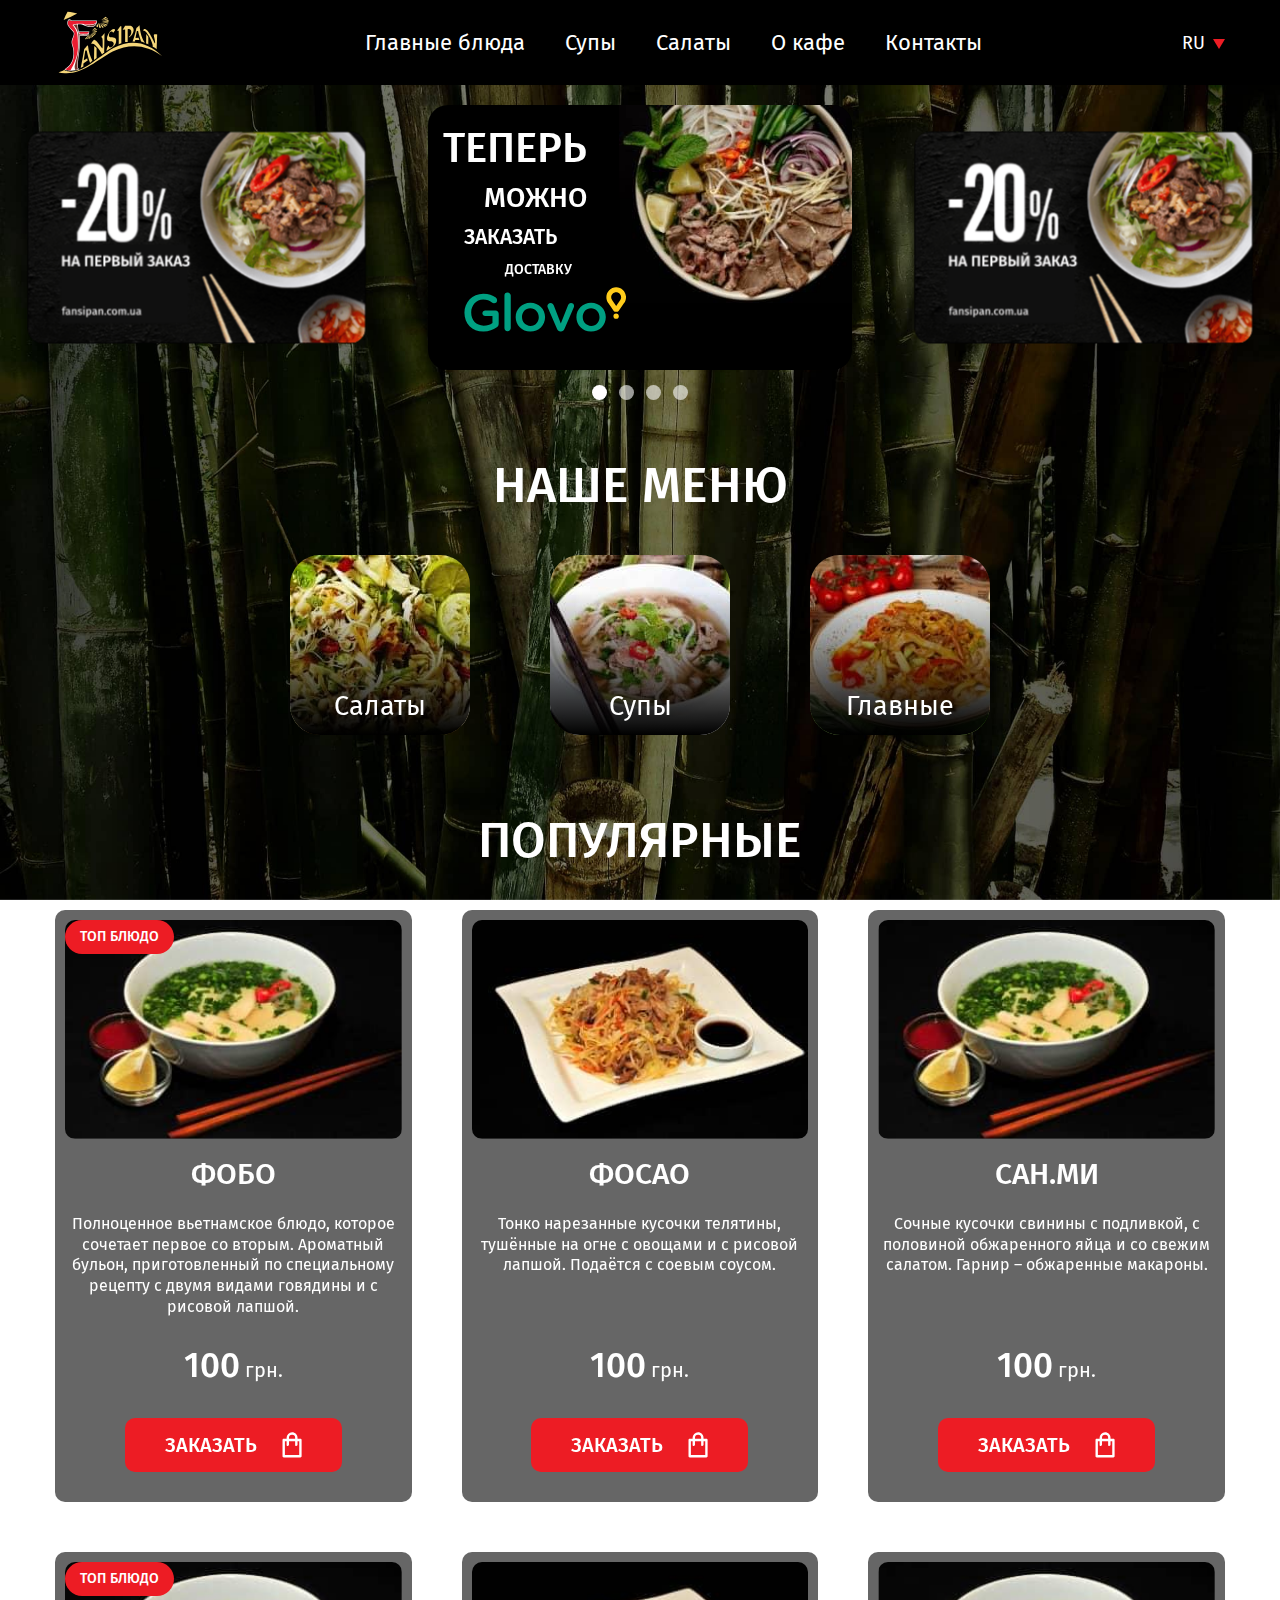
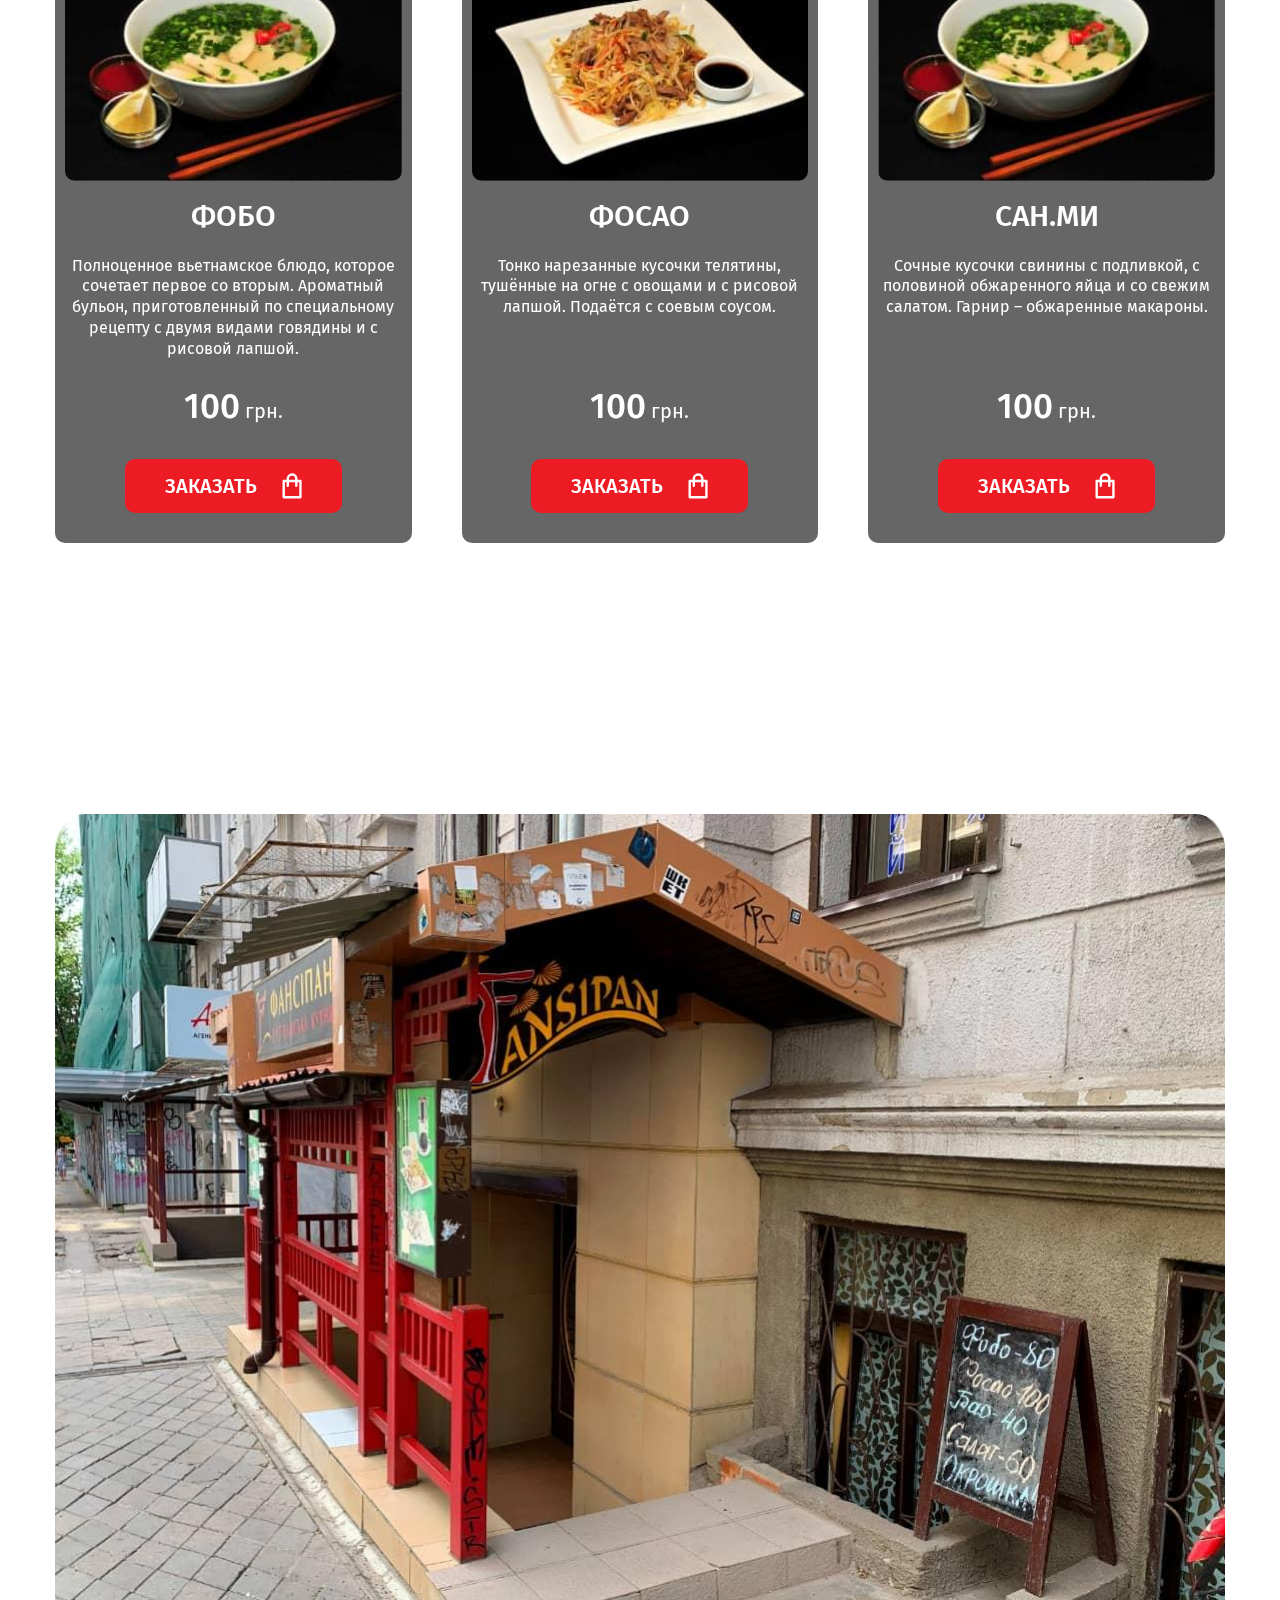
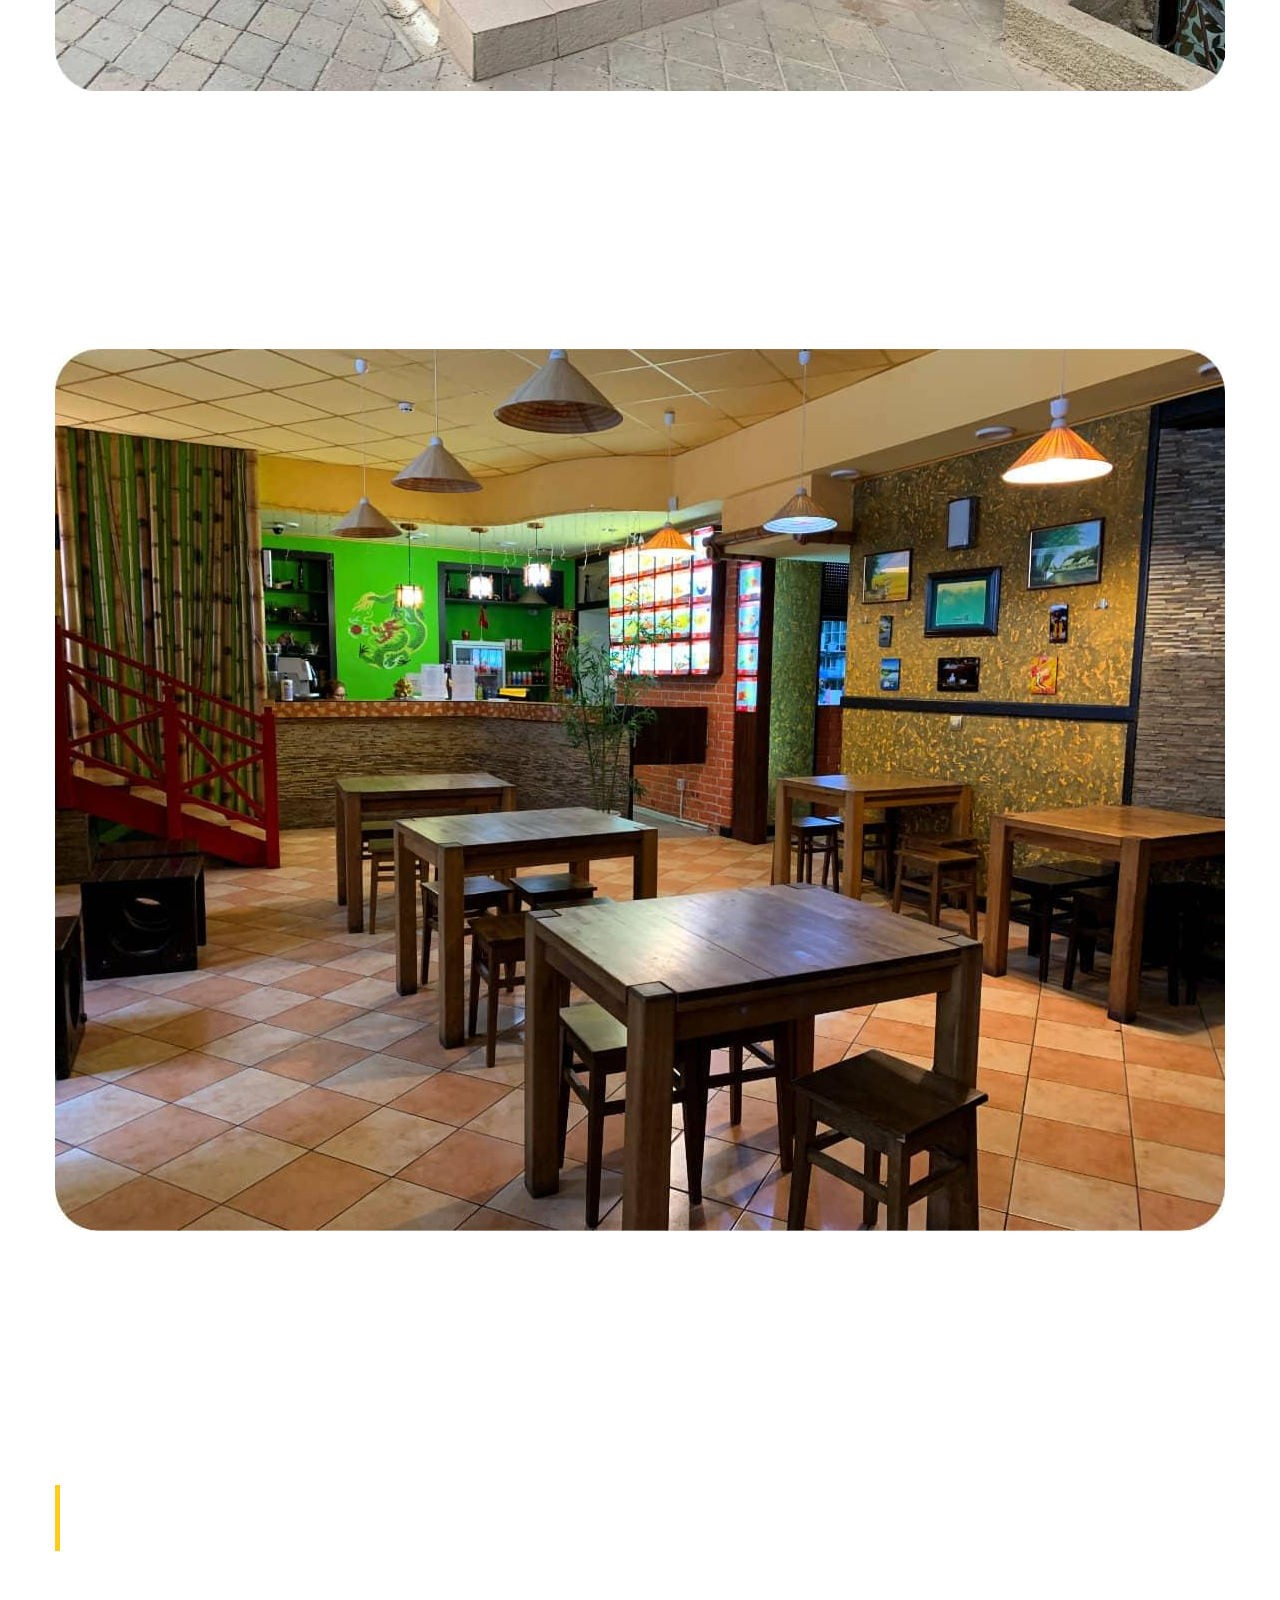
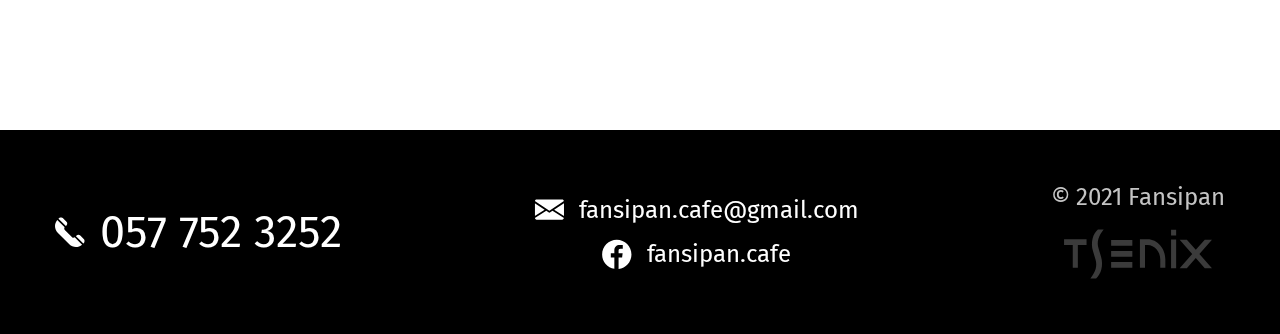
==== index.html @ 8422a587 "first commit" ====
<!DOCTYPE html>
<html lang="ru">
	 <head>
	<title>Главная</title>
	<meta charset="UTF-8">
	<meta name="format-detection" content="telephone=no">
	<link rel="stylesheet" href="css/style.min.css?_v=20210915205950">
	<link rel="shortcut icon" href="favicon.ico">
	<meta name="viewport" content="width=device-width, initial-scale=1.0">
</head>
	<body>
		<div class="wrapper">
			<header class="header">
	<div class="header__container _container">
		<a href="/" class="header__logo">
			<img src="img/logo.svg?_v=1631728790904" alt="">
		</a>
		<nav class="header__menu menu-header">
			<ul class="menu-header__list">
				<li>
					<a href="#" class="menu-header__link">Главные блюда</a>
				</li>
				<li>
					<a href="#" class="menu-header__link">Супы</a>
				</li>
				<li>
					<a href="#" class="menu-header__link">Салаты</a>
				</li>
				<li>
					<a href="#" class="menu-header__link">О кафе</a>
				</li>
				<li>
					<a href="#" class="menu-header__link">Контакты</a>
				</li>
			</ul>
		</nav>
		<div class="lang_c"><a class="lang_active" href="/">ru</a><a href="/ua/">ua</a></div>
		<div class="header__burger">
			<span></span>
			<span></span>
			<span></span>
		</div>
	</div>
</header>
			<main class="page">
				<div class="slider">
					<div class="_container">
						<div class="slider__body swiper-container">
							<div class="slider__wrapper swiper-wrapper">
								<div class="slider__slide swiper-slide">
									<div class="slide__slogan">
										<span>ТЕПЕРЬ</span>
										<span>МОЖНО</span>
										<span>ЗАКАЗАТЬ</span>
										<span>ДОСТАВКУ</span>
										<span><img src="img/slider/glovo.svg?_v=1631728790904" alt=""><img src="img/slider/mark.svg?_v=1631728790904" alt=""></span>
									</div>
									<div class="slide__picture">
										<img src="img/slider/slide02.jpg?_v=1631728790904" alt="">
									</div>
								</div>
								<div class="slider__slide swiper-slide">
									<div class="slide__image">
										<img src="img/slider/slide01.png?_v=1631728790904" alt="">
									</div>
								</div>
								<div class="slider__slide swiper-slide">
									<div class="slide__image">
										<img src="img/slider/slide01.png?_v=1631728790904" alt="">
									</div>
								</div>
								<div class="slider__slide swiper-slide">
									<div class="slide__image">
										<img src="img/slider/slide01.png?_v=1631728790904" alt="">
									</div>
								</div>
							</div>
							<div class="slider__pagination"></div>
						</div>
					</div>
				</div>

				<section class="menu">
					<div class="_container">
						<h1 class="section-title menu__title">НАШЕ МЕНЮ</h1>
						<div class="menu__body swiper-container">
							<div class="menu__wrapper swiper-wrapper">
								<a href="#" class="menu__item item-menu swiper-slide">
									<div class="item-menu__wrap"></div>
									<div class="item-menu__image">
										<img src="img/menu/salad.jpg?_v=1631728790904" alt="">
									</div>
									<h2 class="item-menu__title">Салаты</h2>
								</a>
								<a href="#" class="menu__item item-menu swiper-slide">
									<div class="item-menu__wrap"></div>
									<div class="item-menu__image">
										<img src="img/menu/soup.jpg?_v=1631728790904" alt="">
									</div>
									<h2 class="item-menu__title">Супы</h2>
								</a>
								<a href="#" class="menu__item item-menu swiper-slide">
									<div class="item-menu__wrap"></div>
									<div class="item-menu__image">
										<img src="img/menu/main.jpg?_v=1631728790904" alt="">
									</div>
									<h2 class="item-menu__title">Главные</h2>
								</a>
							</div>
						</div>
					</div>
				</section>

				<section class="catalog">
					<div class="_container">
						<h1 class="section-title catalog__title">ПОПУЛЯРНЫЕ</h1>
						<div class="catalog__body">
							<div class="catalog__item item-catalog">
								<div class="item-catalog__wrapper">
									<div class="item-catalog__label">ТОП БЛЮДО</div>
									<a href="product.html" class="item-catalog__image">
										<img src="img/catalog/image01.jpg?_v=1631728790904" alt="">
									</a>
									<a href="product.html" class="item-catalog__title">ФОБО</a>
									<p class="item-catalog__text">Полноценное вьетнамское блюдо, которое сочетает первое со вторым. Ароматный бульон, приготовленный по специальному рецепту с двумя видами говядины и с рисовой лапшой.</p>
									<div class="item-catalog__price"><span>100</span> грн.</div>
									<button class="item-catalog__button btn"><span>ЗАКАЗАТЬ</span></button>
								</div>
							</div>
							<div class="catalog__item item-catalog">
								<div class="item-catalog__wrapper">
									<a href="product.html" class="item-catalog__image">
										<img src="img/catalog/image02.jpg?_v=1631728790904" alt="">
									</a>
									<a href="product.html" class="item-catalog__title">ФОСАО</a>
									<p class="item-catalog__text">Тонко нарезанные кусочки телятины, тушённые на огне с овощами и с рисовой лапшой. Подаётся с соевым соусом.</p>
									<div class="item-catalog__price"><span>100</span> грн.</div>
									<button class="item-catalog__button btn"><span>ЗАКАЗАТЬ</span></button>
								</div>
							</div>
							<div class="catalog__item item-catalog">
								<div class="item-catalog__wrapper">
									<a href="product.html" class="item-catalog__image">
										<img src="img/catalog/image01.jpg?_v=1631728790904" alt="">
									</a>
									<a href="product.html" class="item-catalog__title">САН.МИ</a>
									<p class="item-catalog__text">Сочные кусочки свинины с подливкой, с половиной обжаренного яйца и со свежим салатом. Гарнир – обжаренные макароны.</p>
									<div class="item-catalog__price"><span>100</span> грн.</div>
									<button class="item-catalog__button btn"><span>ЗАКАЗАТЬ</span></button>
								</div>
							</div>
							<div class="catalog__item item-catalog">
								<div class="item-catalog__wrapper">
									<div class="item-catalog__label">ТОП БЛЮДО</div>
									<a href="product.html" class="item-catalog__image">
										<img src="img/catalog/image01.jpg?_v=1631728790904" alt="">
									</a>
									<a href="product.html" class="item-catalog__title">ФОБО</a>
									<p class="item-catalog__text">Полноценное вьетнамское блюдо, которое сочетает первое со вторым. Ароматный бульон, приготовленный по специальному рецепту с двумя видами говядины и с рисовой лапшой.</p>
									<div class="item-catalog__price"><span>100</span> грн.</div>
									<button class="item-catalog__button btn"><span>ЗАКАЗАТЬ</span></button>
								</div>
							</div>
							<div class="catalog__item item-catalog">
								<div class="item-catalog__wrapper">
									<a href="product.html" class="item-catalog__image">
										<img src="img/catalog/image02.jpg?_v=1631728790904" alt="">
									</a>
									<a href="product.html" class="item-catalog__title">ФОСАО</a>
									<p class="item-catalog__text">Тонко нарезанные кусочки телятины, тушённые на огне с овощами и с рисовой лапшой. Подаётся с соевым соусом.</p>
									<div class="item-catalog__price"><span>100</span> грн.</div>
									<button class="item-catalog__button btn"><span>ЗАКАЗАТЬ</span></button>
								</div>
							</div>
							<div class="catalog__item item-catalog">
								<div class="item-catalog__wrapper">
									<a href="product.html" class="item-catalog__image">
										<img src="img/catalog/image01.jpg?_v=1631728790904" alt="">
									</a>
									<a href="product.html" class="item-catalog__title">САН.МИ</a>
									<p class="item-catalog__text">Сочные кусочки свинины с подливкой, с половиной обжаренного яйца и со свежим салатом. Гарнир – обжаренные макароны.</p>
									<div class="item-catalog__price"><span>100</span> грн.</div>
									<button class="item-catalog__button btn"><span>ЗАКАЗАТЬ</span></button>
								</div>
							</div>
						</div>
					</div>
				</section>

				<section class="about">
					<div class="_container">
						<h1>ВЬЕТНАМСКАЯ КУХНЯ</h1>
						<p>На тихой улочке центральной части города Харькова, в 2 минутах ходьбы от станции метро "Архитектора Бекетова", не далеко от Площади Архитекторов, открылось небольшое, уютное кафе «Фансипан».</p>
						<img src="img/image01.jpg?_v=1631728790904" alt="">
						<p>Профессионализм и любовь к своему делу нашего шеф-повара, делает традиционные блюда изумительно вкусными и оригинальными. Все блюда готовятся из натуральных продуктов по рецептам, позволяющим сохранить их первозданную ценность.</p>
						<p>Вам не приходится ждать долго, наши повара исполняют любой ваш заказ в течение 5 минут. Горячие, малокалоринные, вкусные блюда удовлетворят аппетит как приверженцев восточной так и европейской кухонь.</p>
						<img src="img/image02.jpg?_v=1631728790904" alt="">
						<h2>ЗАГОЛОВОК Н2</h2>
						<p>У нас спокойная обстановка, аккуратность в каждой детали интерьера позволяет Вам приятно проводить время с друзьями, назначить встречу, отметить торжественное событие, или просто зайти перекусить "по душе".</p>
						<h3>ЗАГОЛОВОК Н3</h3>
						<blockquote>Разумные цены привлекают в кафе всех, кто ценит качество и отличный вкус и не намерен "швырять деньги на ветер".</blockquote>
						<p>А если возникнет необходимость и по мере возможности, мы поможем доставить обеды и напитки в офис или домой.</p>
						<p>Приходите к нам, добро пожаловать!</p>
					</div>
				</section>
			</main>
			<footer class="footer">
	<div class="footer__container _container">
		<a href="tel:+380577523252" class="footer__phone">057 752 3252</a>
		<div class="footer__contact">
			<a href="mailto:fansipan.cafe@gmail.com" class="footer__link footer__link_mail">fansipan.cafe@gmail.com</a>
			<a href="#" class="footer__link footer__link_fb">fansipan.cafe</a>
		</div>
		<div class="footer__copyright">
			<span>© 2021 Fansipan</span>
			<a href="#"><img src="img/tsenix.svg?_v=1631728790904" alt=""></a>
		</div>
	</div>
</footer>
		</div>
		<!-- Swiper -->
<!-- <script src="https://unpkg.com/swiper/swiper-bundle.min.js"></script> -->
<script src="js/vendors.min.js?_v=20210915205950"></script>
<script src="js/app.min.js?_v=20210915205950"></script>
	</body>
</html>
---- css/style.min.css ----
@font-face{font-family:FiraSans;font-display:swap;src:url(../fonts/FiraSans-Medium.woff2) format("woff2"),url(../fonts/FiraSans-Medium.woff) format("woff");font-weight:500;font-style:normal}@font-face{font-family:FiraSans;font-display:swap;src:url(../fonts/FiraSans-Regular.woff2) format("woff2"),url(../fonts/FiraSans-Regular.woff) format("woff");font-weight:400;font-style:normal}*{padding:0;margin:0;border:0}*,:after,:before{-webkit-box-sizing:border-box;box-sizing:border-box}aside,footer,header,nav,section{display:block}html{font-size:16px}body,html{height:100%;min-width:320px}body{line-height:1;font-family:FiraSans;-ms-text-size-adjust:100%;-moz-text-size-adjust:100%;-webkit-text-size-adjust:100%}button,input,textarea{font-family:FiraSans;font-size:inherit}input::-ms-clear{display:none}button{cursor:pointer;background-color:inherit}button::-moz-focus-inner{padding:0;border:0}a,a:visited{text-decoration:none}a:hover{text-decoration:none}ul li{list-style:none}img{vertical-align:top}h1,h2,h3,h4,h5,h6{font-weight:inherit;font-size:inherit}body{color:#fff}body._lock{overflow:hidden}.wrapper{width:100%;min-height:100%;overflow:hidden;display:-webkit-box;display:-ms-flexbox;display:flex;-webkit-box-orient:vertical;-webkit-box-direction:normal;-ms-flex-direction:column;flex-direction:column}._container{padding:0 15px}.btn{padding:15px 40px;background-color:#ed1c24;border-radius:10px;-webkit-transition:all .5s;-o-transition:all .5s;transition:all .5s}.btn span{position:relative;padding:0 45px 0 0;font-size:20px;font-weight:500;text-transform:uppercase;color:#fff}.btn span::after{content:"";position:absolute;right:0;top:calc(50% - 13px);width:20px;height:26px;background:url(../img/icons/cart.svg) center/100% no-repeat}.swiper-container{overflow:hidden}.swiper-container .swiper-wrapper{width:100%;height:100%;-webkit-box-sizing:content-box;box-sizing:content-box;display:-webkit-box;display:-ms-flexbox;display:flex;position:relative}.swiper-container.swiper-container-vertical .swiper-wrapper{-webkit-box-orient:vertical;-webkit-box-direction:normal;-ms-flex-direction:column;flex-direction:column}.swiper-container.swiper-container-autoheight .swiper-wrapper{-webkit-box-align:start;-ms-flex-align:start;align-items:flex-start}.swiper-container-initialized .swiper-slide{-ms-flex-negative:0;flex-shrink:0}.swiper-container-android .swiper-slide,.swiper-container-android .swiper-wrapper{-webkit-transform:translate3d(0,0,0);transform:translate3d(0,0,0)}.swiper-button-lock{display:none!important}.header{position:fixed;z-index:20;top:0;left:0;width:100%;background-color:#000}.header__container{height:85px;display:-webkit-box;display:-ms-flexbox;display:flex;-webkit-box-align:center;-ms-flex-align:center;align-items:center}.header__logo{-webkit-box-flex:1;-ms-flex:1 1 auto;flex:1 1 auto;-webkit-transition:all .5s ease 0s;-o-transition:all .5s ease 0s;transition:all .5s ease 0s}.header__logo img{height:65px}.header__logo._active{opacity:0;visibility:hidden}.header__burger{position:relative;width:44px;height:36px;background-color:#ed1c24;border-radius:5px;-webkit-transition:all .5s ease 0s;-o-transition:all .5s ease 0s;transition:all .5s ease 0s}.header__burger span{-webkit-transition:all .5s ease 0s;-o-transition:all .5s ease 0s;transition:all .5s ease 0s;top:calc(50% - 1px);left:calc(50% - 10px);position:absolute;width:20px;height:2px;background-color:#fff}.header__burger span:first-child{top:calc(50% - 8px)}.header__burger span:last-child{top:calc(50% + 6px)}.header__burger._active{background-color:transparent}.header__burger._active span{width:30px;left:calc(50% - 15px);-webkit-transform:scale(0);-ms-transform:scale(0);transform:scale(0)}.header__burger._active span:first-child{-webkit-transform:rotate(-45deg);-ms-transform:rotate(-45deg);transform:rotate(-45deg);top:calc(50% - 1px)}.header__burger._active span:last-child{-webkit-transform:rotate(45deg);-ms-transform:rotate(45deg);transform:rotate(45deg);top:calc(50% - 1px)}.menu-header{position:fixed;z-index:20;top:85px;left:0;opacity:0;visibility:hidden;display:-webkit-box;display:-ms-flexbox;display:flex;-webkit-box-align:center;-ms-flex-align:center;align-items:center;-webkit-box-pack:center;-ms-flex-pack:center;justify-content:center;text-align:center;width:100%;height:calc(100vh - 85px);background-color:#1f1f1f;-webkit-transition:all .5s ease 0s;-o-transition:all .5s ease 0s;transition:all .5s ease 0s}.menu-header._active{opacity:1;visibility:visible}.menu-header__list li{padding:20px 0}.menu-header__link{font-size:30px;color:#fff;-webkit-transition:color .3s ease 0s;-o-transition:color .3s ease 0s;transition:color .3s ease 0s}.lang_c{position:relative;margin-right:25px;padding-right:25px;-webkit-transition:all .5s ease 0s;-o-transition:all .5s ease 0s;transition:all .5s ease 0s}.lang_c::after{content:"";position:absolute;right:0;top:calc(50% - 4px);border-left:6px solid transparent;border-right:6px solid transparent;border-top:10px solid #ed1c24}.lang_c._active{opacity:0;visibility:hidden}.lang_c a{display:none;font-size:20px;text-transform:uppercase;color:#fff;-webkit-transition:color .3s ease 0s;-o-transition:color .3s ease 0s;transition:color .3s ease 0s}.lang_c .lang_active{display:block}.footer{padding:55px 0;background-color:#000}.footer__container{display:-webkit-box;display:-ms-flexbox;display:flex;-webkit-box-orient:vertical;-webkit-box-direction:normal;-ms-flex-direction:column;flex-direction:column;-webkit-box-align:center;-ms-flex-align:center;align-items:center}.footer__phone{position:relative;margin-bottom:20px;padding-left:35px;font-size:35px;text-transform:uppercase;color:#fff;-webkit-transition:color .5s;-o-transition:color .5s;transition:color .5s}.footer__phone::before{content:"";position:absolute;left:0;top:calc(50% - 12px);width:24px;height:24px;background:url(../img/icons/phone-icon.svg.svg) center/100% no-repeat}.footer__contact{display:-webkit-box;display:-ms-flexbox;display:flex;-webkit-box-orient:vertical;-webkit-box-direction:normal;-ms-flex-direction:column;flex-direction:column;-webkit-box-align:center;-ms-flex-align:center;align-items:center;padding-bottom:20px}.footer__link{position:relative;margin-bottom:20px;padding-left:35px;font-size:18px;color:#fff;-webkit-transition:color .5s;-o-transition:color .5s;transition:color .5s}.footer__link::before{content:"";position:absolute;left:0;top:calc(50% - 12px);width:24px;height:24px}.footer__link_mail::before{background:url(../img/icons/email.svg.svg) center/100% no-repeat}.footer__link_fb::before{background:url(../img/icons/facebook.svg) center/100% no-repeat}.footer__copyright{display:-webkit-box;display:-ms-flexbox;display:flex;-webkit-box-orient:vertical;-webkit-box-direction:normal;-ms-flex-direction:column;flex-direction:column;-webkit-box-align:center;-ms-flex-align:center;align-items:center}.footer__copyright span{margin-bottom:20px;font-size:18px;color:#c4c4c4}.footer__copyright a img{height:35px}.page{-webkit-box-flex:1;-ms-flex:1 1 auto;flex:1 1 auto;margin-top:85px}.page::after{content:"";position:fixed;z-index:-1;top:85px;left:0;width:100%;height:calc(100vh - 85px);background:url(../img/main-bg-mob.jpg) center/cover no-repeat}.section-title{margin-bottom:30px;font-size:35px;font-weight:500;text-transform:uppercase;text-align:center}.slider{padding:20px 0}.slider__slide{position:relative;background-color:#000;border-radius:20px;overflow:hidden;-webkit-transform:scale(.8);-ms-transform:scale(.8);transform:scale(.8);-webkit-transition:all .5 ease 0s;-o-transition:all .5 ease 0s;transition:all .5 ease 0s}.slider__slide.swiper-slide-active{-webkit-transition:all .5 ease 0s;-o-transition:all .5 ease 0s;transition:all .5 ease 0s;-webkit-transform:scale(1);-ms-transform:scale(1);transform:scale(1)}.slider__pagination{display:-webkit-box;display:-ms-flexbox;display:flex;-webkit-box-pack:center;-ms-flex-pack:center;justify-content:center;margin-top:15px}.slider__pagination .swiper-pagination-bullet{margin:0 6px;width:15px;height:15px;border-radius:50%;background-color:rgba(255,255,255,.6)}.slider__pagination .swiper-pagination-bullet-active{background-color:#fff}.slide__slogan{position:relative;z-index:2;height:100%;display:-webkit-box;display:-ms-flexbox;display:flex;-webkit-box-orient:vertical;-webkit-box-direction:normal;-ms-flex-direction:column;flex-direction:column;-webkit-box-pack:center;-ms-flex-pack:center;justify-content:center;-webkit-box-align:start;-ms-flex-align:start;align-items:flex-start;padding-left:15px;font-size:10px}.slide__slogan span{padding-bottom:10px;font-weight:500;text-transform:uppercase}.slide__slogan span:nth-child(1){font-size:3em}.slide__slogan span:nth-child(2){padding-left:10%;font-size:2em}.slide__slogan span:nth-child(3){padding-left:5%;font-size:1.5em}.slide__slogan span:nth-child(4){padding-left:15%;font-size:1em}.slide__slogan span:nth-child(5){padding-left:5%;position:relative}.slide__slogan span:nth-child(5) img:first-child{height:20px}.slide__slogan span:nth-child(5) img:last-child{position:absolute;right:-10px;top:-5px;width:10px}.slide__picture{position:absolute;z-index:1;top:0;right:0;width:55%}.slide__picture img{width:100%}.slide__image img{width:100%;height:100%;-o-object-fit:cover;object-fit:cover}.menu{padding:40px 0}.menu__body{margin:0 -15px;text-align:center}.item-menu{position:relative;-webkit-box-flex:0;-ms-flex:0 0 180px;flex:0 0 180px;margin:0 10px;width:180px;height:180px;overflow:hidden;border-radius:30px}.item-menu__wrap{position:absolute;z-index:2;bottom:0;left:0;width:100%;height:80%;background:-webkit-gradient(linear,left top,left bottom,from(0),color-stop(black),to(rgba(0,0,0,0)));background:-o-linear-gradient(0,#000,rgba(0,0,0,0));background:linear-gradient(0,#000,rgba(0,0,0,0));-webkit-transition:all .5s ease 0s;-o-transition:all .5s ease 0s;transition:all .5s ease 0s}.item-menu__image{position:absolute;z-index:1;top:50%;left:50%;-webkit-transform:translate(-50%,-50%);-ms-transform:translate(-50%,-50%);transform:translate(-50%,-50%);width:100%;height:100%;-o-object-fit:cover;object-fit:cover}.item-menu__title{position:absolute;bottom:15px;left:50%;-webkit-transform:translateX(-50%);-ms-transform:translateX(-50%);transform:translateX(-50%);z-index:3;font-size:27px;color:#fff}.catalog{padding:40px 0 0}.catalog__body{display:-webkit-box;display:-ms-flexbox;display:flex;-ms-flex-wrap:wrap;flex-wrap:wrap}.catalog__item{-webkit-box-flex:0;-ms-flex:0 0 100%;flex:0 0 100%;margin-bottom:50px;display:-webkit-box;display:-ms-flexbox;display:flex}.item-catalog__wrapper{position:relative;padding:10px 10px 30px 10px;display:-webkit-box;display:-ms-flexbox;display:flex;-webkit-box-orient:vertical;-webkit-box-direction:normal;-ms-flex-direction:column;flex-direction:column;-webkit-box-align:center;-ms-flex-align:center;align-items:center;width:100%;background-color:rgba(0,0,0,.6);border-radius:10px}.item-catalog__image{display:block;position:relative;padding-top:65%;margin-bottom:20px;width:100%;border-radius:10px;overflow:hidden}.item-catalog__image img{position:absolute;top:50%;left:50%;-webkit-transform:translate(-50%,-50%);-ms-transform:translate(-50%,-50%);transform:translate(-50%,-50%);width:100%;height:100%;-o-object-fit:cover;object-fit:cover;-webkit-transition:-webkit-transform .5s;transition:-webkit-transform .5s;-o-transition:transform .5s;transition:transform .5s;transition:transform .5s,-webkit-transform .5s}.item-catalog__label{position:absolute;z-index:2;top:10px;left:10px;padding:10px 15px;font-size:14px;font-weight:500;text-transform:uppercase;background-color:#ed1c24;border-radius:20px}.item-catalog__title{margin-bottom:25px;font-size:30px;font-weight:500;color:#fff;text-align:center;-webkit-transition:color .5s;-o-transition:color .5s;transition:color .5s}.item-catalog__text{-webkit-box-flex:1;-ms-flex:1 1 auto;flex:1 1 auto;margin-bottom:30px;text-align:center;line-height:130%}.item-catalog__price{margin-bottom:35px;font-size:20px}.item-catalog__price span{font-size:35px;font-weight:500}.about{padding:40px 0 20px}.about h1{margin-bottom:30px;font-size:35px;font-weight:500;text-transform:uppercase;text-align:center}.about h2{margin-bottom:20px;font-size:30px;font-weight:500;text-transform:uppercase;text-align:center}.about h3{margin-bottom:20px;font-size:25px;font-weight:500;text-transform:uppercase;text-align:center}.about p{margin-bottom:20px;font-size:18px;line-height:150%}.about img{display:inline-block;margin-bottom:20px;width:100%;border-radius:30px}.about blockquote{margin-bottom:20px;padding-left:30px;font-size:18px;line-height:150%;font-style:italic;border-left:5px solid #ffcc1b}.about ul{margin-bottom:20px;padding-left:20px}.about ul li{padding-bottom:20px;line-height:130%;list-style:disc;font-size:18px}.about ul li:last-child{padding-bottom:0}.breadcrumbs__list{padding:30px 0 5px 0;display:-webkit-box;display:-ms-flexbox;display:flex;overflow-x:auto}.breadcrumbs__list li{margin-right:25px;font-size:18px;color:#f8d675;text-transform:uppercase;white-space:nowrap}.breadcrumbs__list li:last-child{margin-right:0}.breadcrumbs__item{position:relative;font-size:18px;color:#fff;text-transform:none;white-space:nowrap;-webkit-transition:color ease .5s;-o-transition:color ease .5s;transition:color ease .5s}.breadcrumbs__item::after{content:"";position:absolute;right:-15px;top:7px;width:6px;height:12px;background:url(../img/icons/arrow.svg) center/100% no-repeat}.product{padding:20px 0}.product__wrapper{padding:20px 0 30px 0;background-color:rgba(0,0,0,.6);border-radius:20px}.product__title{margin-bottom:25px;font-size:32px;font-weight:500;text-transform:uppercase;text-align:center}.product__image{margin-bottom:30px;border-radius:20px;overflow:hidden}.product__image img{width:100%}.product__content{text-align:center}.product__text{margin-bottom:25px;padding:0 10px;font-size:18px;line-height:130%}.product__price{margin-bottom:30px;padding:0 10px;font-size:23px}.product__price span{font-size:40px;font-weight:500}.recommendation{padding:40px 0 0}.recommendation__body{display:-webkit-box;display:-ms-flexbox;display:flex;-ms-flex-wrap:wrap;flex-wrap:wrap}.recommendation__item{-webkit-box-flex:0;-ms-flex:0 0 100%;flex:0 0 100%;margin-bottom:50px;display:-webkit-box;display:-ms-flexbox;display:flex}.item-recommendation__wrapper{position:relative;padding:10px 0 20px 0;display:-webkit-box;display:-ms-flexbox;display:flex;-webkit-box-orient:vertical;-webkit-box-direction:normal;-ms-flex-direction:column;flex-direction:column;-webkit-box-align:center;-ms-flex-align:center;align-items:center;width:100%;background-color:rgba(0,0,0,.6);border-radius:10px}.item-recommendation__image{display:block;position:relative;padding-top:65%;width:100%;overflow:hidden}.item-recommendation__image img{position:absolute;top:50%;left:50%;-webkit-transform:translate(-50%,-50%);-ms-transform:translate(-50%,-50%);transform:translate(-50%,-50%);width:100%;height:100%;-o-object-fit:cover;object-fit:cover;-webkit-transition:-webkit-transform .5s;transition:-webkit-transform .5s;-o-transition:transform .5s;transition:transform .5s;transition:transform .5s,-webkit-transform .5s}.item-recommendation__title{margin-bottom:25px;padding:0 10px;-webkit-box-flex:1;-ms-flex:1 1 auto;flex:1 1 auto;font-size:30px;font-weight:500;color:#fff;text-align:center;-webkit-transition:color .5s;-o-transition:color .5s;transition:color .5s}.item-recommendation__price{margin-bottom:30px;padding:0 10px;font-size:22px}.item-recommendation__price span{font-size:38px;font-weight:500}@media (min-width:479.98px){.slide__slogan{font-size:14px}.slide__slogan span{padding-bottom:15px}.slide__slogan span:nth-child(5) img:first-child{height:40px}.slide__slogan span:nth-child(5) img:last-child{width:20px;right:-20px}}@media (min-width:550px){.catalog__body{margin:0 -10px}.catalog__item{-webkit-box-flex:0;-ms-flex:0 0 50%;flex:0 0 50%;padding:0 10px}.recommendation__body{margin:0 -10px}.recommendation__item{-webkit-box-flex:0;-ms-flex:0 0 50%;flex:0 0 50%;padding:0 10px}}@media (min-width:767.98px){._container{padding:0;max-width:750px;margin:0 auto}.swiper-container{overflow:visible}.footer__container{-webkit-box-orient:horizontal;-webkit-box-direction:normal;-ms-flex-direction:row;flex-direction:row;-webkit-box-pack:justify;-ms-flex-pack:justify;justify-content:space-between}.footer__phone{margin-bottom:0}.footer__contact{padding-bottom:0}.footer__link{margin:10px 0}.footer__link::before{top:calc(50% - 15px);width:30px;height:30px}.footer__copyright span{font-size:24px}.footer__copyright a img{height:50px}.section-title{margin-bottom:40px;font-size:45px}.slider__slide{-webkit-box-flex:0;-ms-flex:0 0 50%;flex:0 0 50%}.menu__body{margin:0}.menu__wrapper{-webkit-box-pack:center;-ms-flex-pack:center;justify-content:center}.about h1{margin-bottom:40px;font-size:45px}.about h2{font-size:40px}.about h3{font-size:35px}.about p{font-size:22px}.about blockquote{font-size:22px}.about ul li{font-size:22px}.breadcrumbs__list li{margin-right:35px;font-size:22px}.breadcrumbs__item{font-size:22px}.breadcrumbs__item:hover{color:rgba(255,255,255,.6)}.breadcrumbs__item::after{right:-20px;top:7px;width:7px;height:14px}.product__wrapper{padding:20px 20px 20px 20px}.product__title{text-align:left}.product__body{display:-webkit-box;display:-ms-flexbox;display:flex}.product__image{-webkit-box-flex:0;-ms-flex:0 0 50%;flex:0 0 50%}.product__content{padding-left:30px;text-align:left}.product__text{padding:0}.product__price{padding:0}}@media (min-width:991.98px){._container{max-width:970px}.btn:hover{-webkit-box-shadow:0 0 15px rgba(255,255,255,.3);box-shadow:0 0 15px rgba(255,255,255,.3)}.header__burger{display:none}.menu-header{position:static;opacity:1;visibility:visible;height:auto;background-color:transparent}.menu-header__list{display:-webkit-box;display:-ms-flexbox;display:flex;-webkit-box-align:center;-ms-flex-align:center;align-items:center}.menu-header__list li{padding:0 20px}.menu-header__link{font-size:22px}.menu-header__link:hover{color:rgba(255,255,255,.7)}.lang_c{margin-right:0;padding-right:20px}.lang_c a{font-size:18px}.lang_c a:hover{color:rgba(255,255,255,.7)}.footer__phone{padding-left:45px;font-size:45px}.footer__phone::before{top:calc(50% - 15px);width:30px;height:30px}.footer__phone:hover{color:rgba(255,255,255,.7)}.footer__link{font-size:24px;padding-left:45px}.footer__link:hover{color:rgba(255,255,255,.7)}.page::after{background:url(../img/main-bg-desc.jpg) center/cover no-repeat}.slider__slide{-webkit-box-flex:0;-ms-flex:0 0 40%;flex:0 0 40%}.item-menu{margin:0 40px}.item-menu:hover .item-menu__wrap{height:40%}.catalog__item{-webkit-box-flex:0;-ms-flex:0 0 33.333%;flex:0 0 33.333%}.item-catalog__image:hover img{-webkit-transform:translate(-50%,-50%) scale(1.05);-ms-transform:translate(-50%,-50%) scale(1.05);transform:translate(-50%,-50%) scale(1.05)}.item-catalog__title:hover{color:rgba(255,255,255,.7)}.product__wrapper{padding:30px 30px 30px 30px}.recommendation__item{-webkit-box-flex:0;-ms-flex:0 0 33.333%;flex:0 0 33.333%}.item-recommendation__image:hover img{-webkit-transform:translate(-50%,-50%) scale(1.05);-ms-transform:translate(-50%,-50%) scale(1.05);transform:translate(-50%,-50%) scale(1.05)}.item-recommendation__title:hover{color:rgba(255,255,255,.7)}}@media (min-width:1182px){._container{max-width:1170px}.swiper-container{overflow:hidden}.section-title{margin-bottom:45px;font-size:50px}.slider ._container{max-width:1270px}.slider__slide{-webkit-box-flex:0;-ms-flex:0 0 33.333%;flex:0 0 33.333%}.catalog__body{margin:0 -25px}.catalog__item{padding:0 25px}.about h1{margin-bottom:45px;font-size:50px}.product__title{font-size:42px}.product__text{font-size:26px}.product__price{font-size:29px}.product__price span{font-size:51px}.recommendation__body{margin:0 -25px}.recommendation__item{padding:0 25px}}
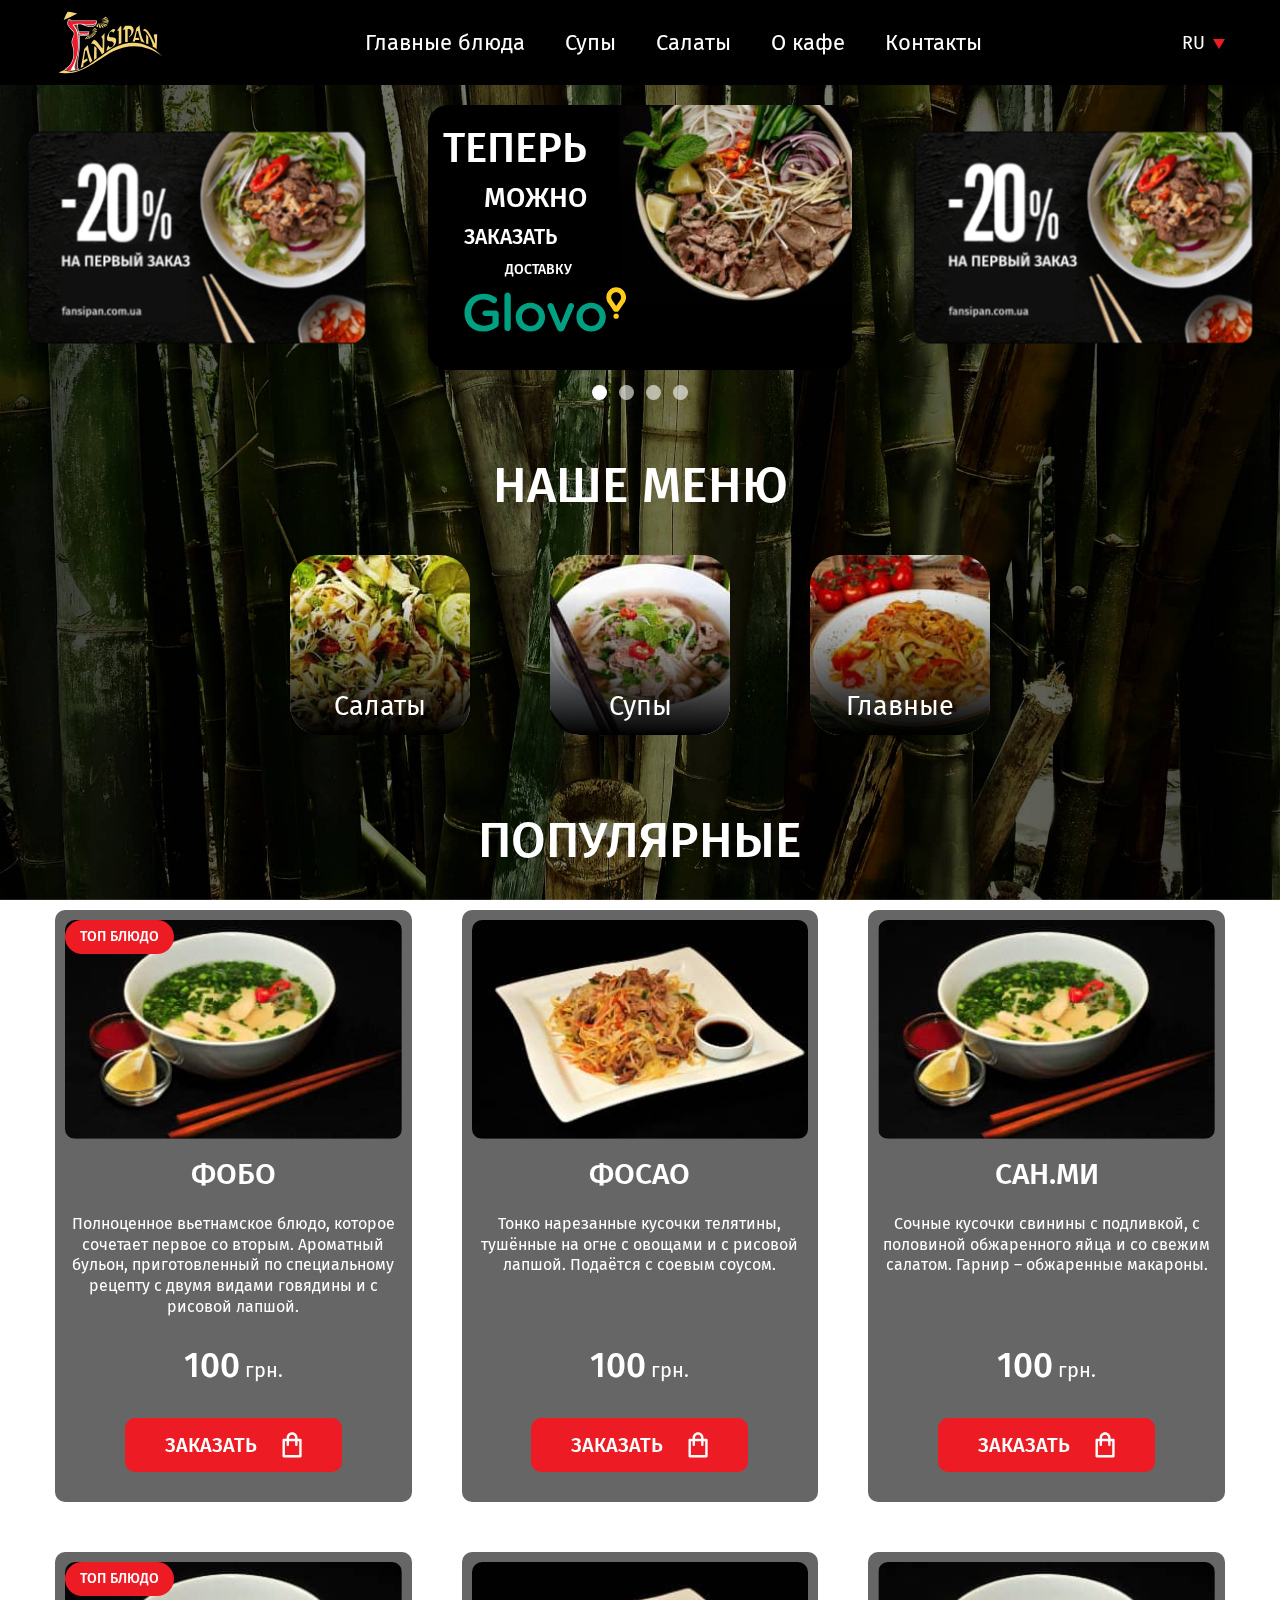
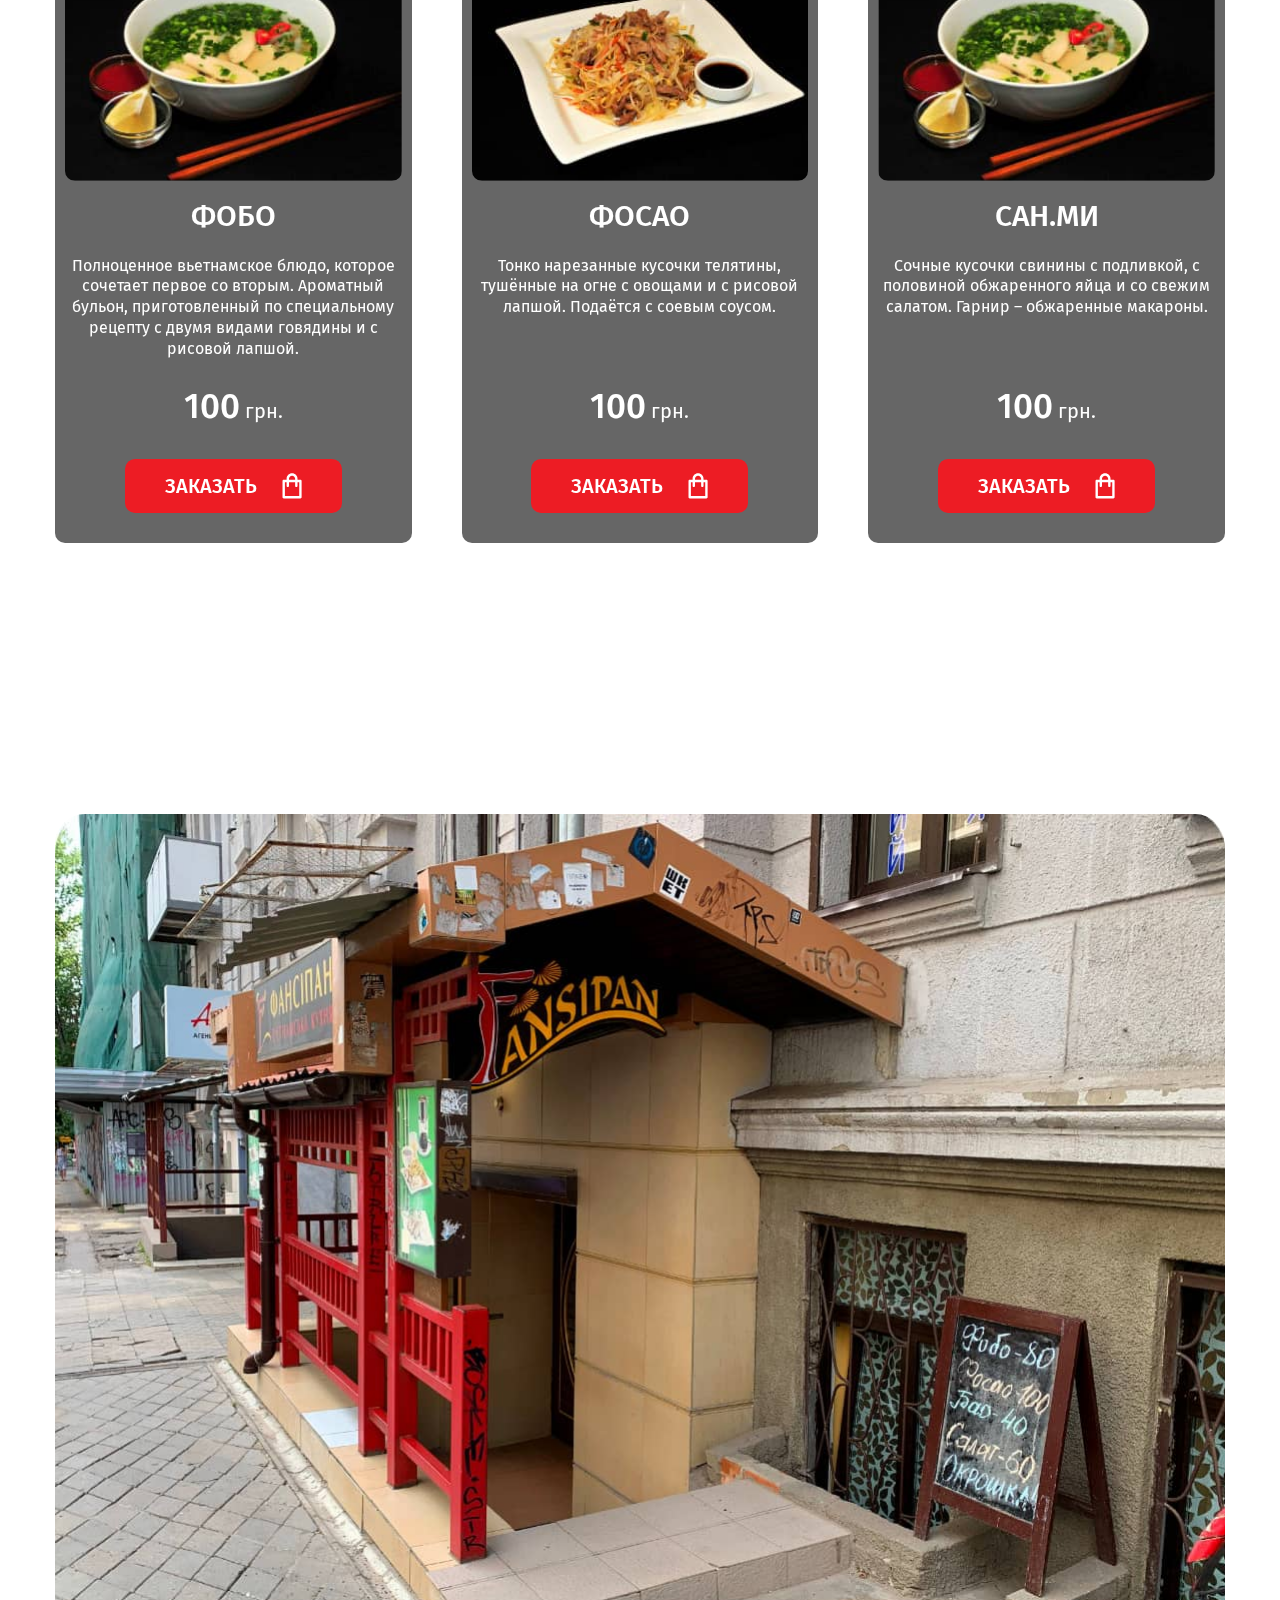
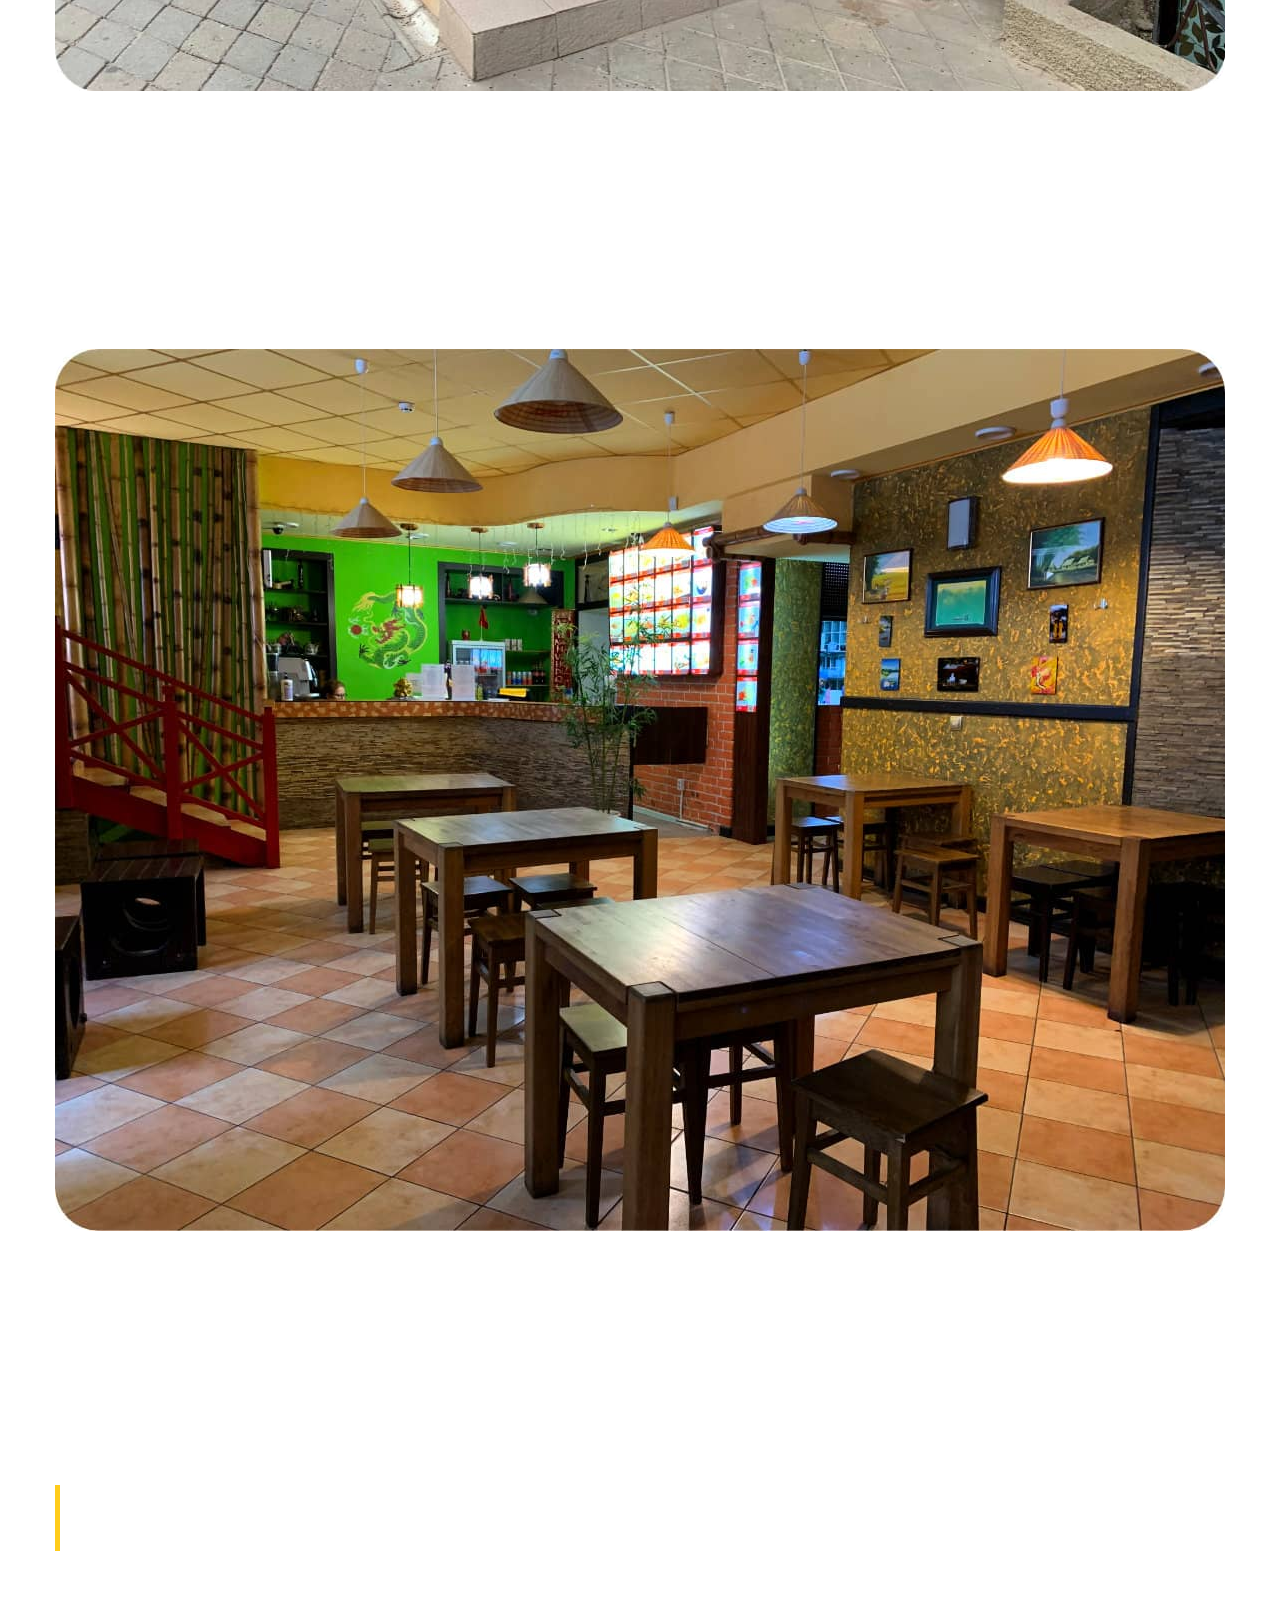
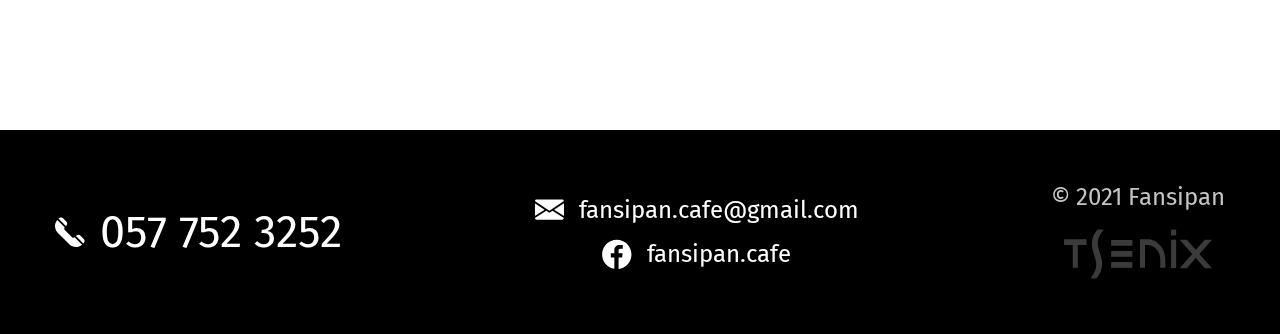
==== commit fbfe049f: "5" ====
--- a/index.html
+++ b/index.html
@@ -4,7 +4,7 @@
 	<title>Главная</title>
 	<meta charset="UTF-8">
 	<meta name="format-detection" content="telephone=no">
-	<link rel="stylesheet" href="css/style.min.css?_v=20210915205950">
+	<link rel="stylesheet" href="css/style.min.css">
 	<link rel="shortcut icon" href="favicon.ico">
 	<meta name="viewport" content="width=device-width, initial-scale=1.0">
 </head>
@@ -13,7 +13,7 @@
 			<header class="header">
 	<div class="header__container _container">
 		<a href="/" class="header__logo">
-			<img src="img/logo.svg?_v=1631728790904" alt="">
+			<img src="img/logo.svg" alt="">
 		</a>
 		<nav class="header__menu menu-header">
 			<ul class="menu-header__list">
@@ -53,25 +53,25 @@
 										<span>МОЖНО</span>
 										<span>ЗАКАЗАТЬ</span>
 										<span>ДОСТАВКУ</span>
-										<span><img src="img/slider/glovo.svg?_v=1631728790904" alt=""><img src="img/slider/mark.svg?_v=1631728790904" alt=""></span>
+										<span><img src="img/slider/glovo.svg" alt=""><img src="img/slider/mark.svg" alt=""></span>
 									</div>
 									<div class="slide__picture">
-										<img src="img/slider/slide02.jpg?_v=1631728790904" alt="">
+										<img src="img/slider/slide02.jpg" alt="">
 									</div>
 								</div>
 								<div class="slider__slide swiper-slide">
 									<div class="slide__image">
-										<img src="img/slider/slide01.png?_v=1631728790904" alt="">
+										<img src="img/slider/slide01.png" alt="">
 									</div>
 								</div>
 								<div class="slider__slide swiper-slide">
 									<div class="slide__image">
-										<img src="img/slider/slide01.png?_v=1631728790904" alt="">
+										<img src="img/slider/slide01.png" alt="">
 									</div>
 								</div>
 								<div class="slider__slide swiper-slide">
 									<div class="slide__image">
-										<img src="img/slider/slide01.png?_v=1631728790904" alt="">
+										<img src="img/slider/slide01.png" alt="">
 									</div>
 								</div>
 							</div>
@@ -88,21 +88,21 @@
 								<a href="#" class="menu__item item-menu swiper-slide">
 									<div class="item-menu__wrap"></div>
 									<div class="item-menu__image">
-										<img src="img/menu/salad.jpg?_v=1631728790904" alt="">
+										<img src="img/menu/salad.jpg" alt="">
 									</div>
 									<h2 class="item-menu__title">Салаты</h2>
 								</a>
 								<a href="#" class="menu__item item-menu swiper-slide">
 									<div class="item-menu__wrap"></div>
 									<div class="item-menu__image">
-										<img src="img/menu/soup.jpg?_v=1631728790904" alt="">
+										<img src="img/menu/soup.jpg" alt="">
 									</div>
 									<h2 class="item-menu__title">Супы</h2>
 								</a>
 								<a href="#" class="menu__item item-menu swiper-slide">
 									<div class="item-menu__wrap"></div>
 									<div class="item-menu__image">
-										<img src="img/menu/main.jpg?_v=1631728790904" alt="">
+										<img src="img/menu/main.jpg" alt="">
 									</div>
 									<h2 class="item-menu__title">Главные</h2>
 								</a>
@@ -119,7 +119,7 @@
 								<div class="item-catalog__wrapper">
 									<div class="item-catalog__label">ТОП БЛЮДО</div>
 									<a href="product.html" class="item-catalog__image">
-										<img src="img/catalog/image01.jpg?_v=1631728790904" alt="">
+										<img src="img/catalog/image01.jpg" alt="">
 									</a>
 									<a href="product.html" class="item-catalog__title">ФОБО</a>
 									<p class="item-catalog__text">Полноценное вьетнамское блюдо, которое сочетает первое со вторым. Ароматный бульон, приготовленный по специальному рецепту с двумя видами говядины и с рисовой лапшой.</p>
@@ -130,7 +130,7 @@
 							<div class="catalog__item item-catalog">
 								<div class="item-catalog__wrapper">
 									<a href="product.html" class="item-catalog__image">
-										<img src="img/catalog/image02.jpg?_v=1631728790904" alt="">
+										<img src="img/catalog/image02.jpg" alt="">
 									</a>
 									<a href="product.html" class="item-catalog__title">ФОСАО</a>
 									<p class="item-catalog__text">Тонко нарезанные кусочки телятины, тушённые на огне с овощами и с рисовой лапшой. Подаётся с соевым соусом.</p>
@@ -141,7 +141,7 @@
 							<div class="catalog__item item-catalog">
 								<div class="item-catalog__wrapper">
 									<a href="product.html" class="item-catalog__image">
-										<img src="img/catalog/image01.jpg?_v=1631728790904" alt="">
+										<img src="img/catalog/image01.jpg" alt="">
 									</a>
 									<a href="product.html" class="item-catalog__title">САН.МИ</a>
 									<p class="item-catalog__text">Сочные кусочки свинины с подливкой, с половиной обжаренного яйца и со свежим салатом. Гарнир – обжаренные макароны.</p>
@@ -153,7 +153,7 @@
 								<div class="item-catalog__wrapper">
 									<div class="item-catalog__label">ТОП БЛЮДО</div>
 									<a href="product.html" class="item-catalog__image">
-										<img src="img/catalog/image01.jpg?_v=1631728790904" alt="">
+										<img src="img/catalog/image01.jpg" alt="">
 									</a>
 									<a href="product.html" class="item-catalog__title">ФОБО</a>
 									<p class="item-catalog__text">Полноценное вьетнамское блюдо, которое сочетает первое со вторым. Ароматный бульон, приготовленный по специальному рецепту с двумя видами говядины и с рисовой лапшой.</p>
@@ -164,7 +164,7 @@
 							<div class="catalog__item item-catalog">
 								<div class="item-catalog__wrapper">
 									<a href="product.html" class="item-catalog__image">
-										<img src="img/catalog/image02.jpg?_v=1631728790904" alt="">
+										<img src="img/catalog/image02.jpg" alt="">
 									</a>
 									<a href="product.html" class="item-catalog__title">ФОСАО</a>
 									<p class="item-catalog__text">Тонко нарезанные кусочки телятины, тушённые на огне с овощами и с рисовой лапшой. Подаётся с соевым соусом.</p>
@@ -175,7 +175,7 @@
 							<div class="catalog__item item-catalog">
 								<div class="item-catalog__wrapper">
 									<a href="product.html" class="item-catalog__image">
-										<img src="img/catalog/image01.jpg?_v=1631728790904" alt="">
+										<img src="img/catalog/image01.jpg" alt="">
 									</a>
 									<a href="product.html" class="item-catalog__title">САН.МИ</a>
 									<p class="item-catalog__text">Сочные кусочки свинины с подливкой, с половиной обжаренного яйца и со свежим салатом. Гарнир – обжаренные макароны.</p>
@@ -191,10 +191,10 @@
 					<div class="_container">
 						<h1>ВЬЕТНАМСКАЯ КУХНЯ</h1>
 						<p>На тихой улочке центральной части города Харькова, в 2 минутах ходьбы от станции метро "Архитектора Бекетова", не далеко от Площади Архитекторов, открылось небольшое, уютное кафе «Фансипан».</p>
-						<img src="img/image01.jpg?_v=1631728790904" alt="">
+						<img src="img/image01.jpg" alt="">
 						<p>Профессионализм и любовь к своему делу нашего шеф-повара, делает традиционные блюда изумительно вкусными и оригинальными. Все блюда готовятся из натуральных продуктов по рецептам, позволяющим сохранить их первозданную ценность.</p>
 						<p>Вам не приходится ждать долго, наши повара исполняют любой ваш заказ в течение 5 минут. Горячие, малокалоринные, вкусные блюда удовлетворят аппетит как приверженцев восточной так и европейской кухонь.</p>
-						<img src="img/image02.jpg?_v=1631728790904" alt="">
+						<img src="img/image02.jpg" alt="">
 						<h2>ЗАГОЛОВОК Н2</h2>
 						<p>У нас спокойная обстановка, аккуратность в каждой детали интерьера позволяет Вам приятно проводить время с друзьями, назначить встречу, отметить торжественное событие, или просто зайти перекусить "по душе".</p>
 						<h3>ЗАГОЛОВОК Н3</h3>
@@ -213,14 +213,14 @@
 		</div>
 		<div class="footer__copyright">
 			<span>© 2021 Fansipan</span>
-			<a href="#"><img src="img/tsenix.svg?_v=1631728790904" alt=""></a>
+			<a href="#"><img src="img/tsenix.svg" alt=""></a>
 		</div>
 	</div>
 </footer>
 		</div>
 		<!-- Swiper -->
 <!-- <script src="https://unpkg.com/swiper/swiper-bundle.min.js"></script> -->
-<script src="js/vendors.min.js?_v=20210915205950"></script>
-<script src="js/app.min.js?_v=20210915205950"></script>
+<script src="js/vendors.min.js"></script>
+<script src="js/app.min.js"></script>
 	</body>
 </html>--- a/css/style.min.css
+++ b/css/style.min.css
@@ -1 +1,1224 @@
-@font-face{font-family:FiraSans;font-display:swap;src:url(../fonts/FiraSans-Medium.woff2) format("woff2"),url(../fonts/FiraSans-Medium.woff) format("woff");font-weight:500;font-style:normal}@font-face{font-family:FiraSans;font-display:swap;src:url(../fonts/FiraSans-Regular.woff2) format("woff2"),url(../fonts/FiraSans-Regular.woff) format("woff");font-weight:400;font-style:normal}*{padding:0;margin:0;border:0}*,:after,:before{-webkit-box-sizing:border-box;box-sizing:border-box}aside,footer,header,nav,section{display:block}html{font-size:16px}body,html{height:100%;min-width:320px}body{line-height:1;font-family:FiraSans;-ms-text-size-adjust:100%;-moz-text-size-adjust:100%;-webkit-text-size-adjust:100%}button,input,textarea{font-family:FiraSans;font-size:inherit}input::-ms-clear{display:none}button{cursor:pointer;background-color:inherit}button::-moz-focus-inner{padding:0;border:0}a,a:visited{text-decoration:none}a:hover{text-decoration:none}ul li{list-style:none}img{vertical-align:top}h1,h2,h3,h4,h5,h6{font-weight:inherit;font-size:inherit}body{color:#fff}body._lock{overflow:hidden}.wrapper{width:100%;min-height:100%;overflow:hidden;display:-webkit-box;display:-ms-flexbox;display:flex;-webkit-box-orient:vertical;-webkit-box-direction:normal;-ms-flex-direction:column;flex-direction:column}._container{padding:0 15px}.btn{padding:15px 40px;background-color:#ed1c24;border-radius:10px;-webkit-transition:all .5s;-o-transition:all .5s;transition:all .5s}.btn span{position:relative;padding:0 45px 0 0;font-size:20px;font-weight:500;text-transform:uppercase;color:#fff}.btn span::after{content:"";position:absolute;right:0;top:calc(50% - 13px);width:20px;height:26px;background:url(../img/icons/cart.svg) center/100% no-repeat}.swiper-container{overflow:hidden}.swiper-container .swiper-wrapper{width:100%;height:100%;-webkit-box-sizing:content-box;box-sizing:content-box;display:-webkit-box;display:-ms-flexbox;display:flex;position:relative}.swiper-container.swiper-container-vertical .swiper-wrapper{-webkit-box-orient:vertical;-webkit-box-direction:normal;-ms-flex-direction:column;flex-direction:column}.swiper-container.swiper-container-autoheight .swiper-wrapper{-webkit-box-align:start;-ms-flex-align:start;align-items:flex-start}.swiper-container-initialized .swiper-slide{-ms-flex-negative:0;flex-shrink:0}.swiper-container-android .swiper-slide,.swiper-container-android .swiper-wrapper{-webkit-transform:translate3d(0,0,0);transform:translate3d(0,0,0)}.swiper-button-lock{display:none!important}.header{position:fixed;z-index:20;top:0;left:0;width:100%;background-color:#000}.header__container{height:85px;display:-webkit-box;display:-ms-flexbox;display:flex;-webkit-box-align:center;-ms-flex-align:center;align-items:center}.header__logo{-webkit-box-flex:1;-ms-flex:1 1 auto;flex:1 1 auto;-webkit-transition:all .5s ease 0s;-o-transition:all .5s ease 0s;transition:all .5s ease 0s}.header__logo img{height:65px}.header__logo._active{opacity:0;visibility:hidden}.header__burger{position:relative;width:44px;height:36px;background-color:#ed1c24;border-radius:5px;-webkit-transition:all .5s ease 0s;-o-transition:all .5s ease 0s;transition:all .5s ease 0s}.header__burger span{-webkit-transition:all .5s ease 0s;-o-transition:all .5s ease 0s;transition:all .5s ease 0s;top:calc(50% - 1px);left:calc(50% - 10px);position:absolute;width:20px;height:2px;background-color:#fff}.header__burger span:first-child{top:calc(50% - 8px)}.header__burger span:last-child{top:calc(50% + 6px)}.header__burger._active{background-color:transparent}.header__burger._active span{width:30px;left:calc(50% - 15px);-webkit-transform:scale(0);-ms-transform:scale(0);transform:scale(0)}.header__burger._active span:first-child{-webkit-transform:rotate(-45deg);-ms-transform:rotate(-45deg);transform:rotate(-45deg);top:calc(50% - 1px)}.header__burger._active span:last-child{-webkit-transform:rotate(45deg);-ms-transform:rotate(45deg);transform:rotate(45deg);top:calc(50% - 1px)}.menu-header{position:fixed;z-index:20;top:85px;left:0;opacity:0;visibility:hidden;display:-webkit-box;display:-ms-flexbox;display:flex;-webkit-box-align:center;-ms-flex-align:center;align-items:center;-webkit-box-pack:center;-ms-flex-pack:center;justify-content:center;text-align:center;width:100%;height:calc(100vh - 85px);background-color:#1f1f1f;-webkit-transition:all .5s ease 0s;-o-transition:all .5s ease 0s;transition:all .5s ease 0s}.menu-header._active{opacity:1;visibility:visible}.menu-header__list li{padding:20px 0}.menu-header__link{font-size:30px;color:#fff;-webkit-transition:color .3s ease 0s;-o-transition:color .3s ease 0s;transition:color .3s ease 0s}.lang_c{position:relative;margin-right:25px;padding-right:25px;-webkit-transition:all .5s ease 0s;-o-transition:all .5s ease 0s;transition:all .5s ease 0s}.lang_c::after{content:"";position:absolute;right:0;top:calc(50% - 4px);border-left:6px solid transparent;border-right:6px solid transparent;border-top:10px solid #ed1c24}.lang_c._active{opacity:0;visibility:hidden}.lang_c a{display:none;font-size:20px;text-transform:uppercase;color:#fff;-webkit-transition:color .3s ease 0s;-o-transition:color .3s ease 0s;transition:color .3s ease 0s}.lang_c .lang_active{display:block}.footer{padding:55px 0;background-color:#000}.footer__container{display:-webkit-box;display:-ms-flexbox;display:flex;-webkit-box-orient:vertical;-webkit-box-direction:normal;-ms-flex-direction:column;flex-direction:column;-webkit-box-align:center;-ms-flex-align:center;align-items:center}.footer__phone{position:relative;margin-bottom:20px;padding-left:35px;font-size:35px;text-transform:uppercase;color:#fff;-webkit-transition:color .5s;-o-transition:color .5s;transition:color .5s}.footer__phone::before{content:"";position:absolute;left:0;top:calc(50% - 12px);width:24px;height:24px;background:url(../img/icons/phone-icon.svg.svg) center/100% no-repeat}.footer__contact{display:-webkit-box;display:-ms-flexbox;display:flex;-webkit-box-orient:vertical;-webkit-box-direction:normal;-ms-flex-direction:column;flex-direction:column;-webkit-box-align:center;-ms-flex-align:center;align-items:center;padding-bottom:20px}.footer__link{position:relative;margin-bottom:20px;padding-left:35px;font-size:18px;color:#fff;-webkit-transition:color .5s;-o-transition:color .5s;transition:color .5s}.footer__link::before{content:"";position:absolute;left:0;top:calc(50% - 12px);width:24px;height:24px}.footer__link_mail::before{background:url(../img/icons/email.svg.svg) center/100% no-repeat}.footer__link_fb::before{background:url(../img/icons/facebook.svg) center/100% no-repeat}.footer__copyright{display:-webkit-box;display:-ms-flexbox;display:flex;-webkit-box-orient:vertical;-webkit-box-direction:normal;-ms-flex-direction:column;flex-direction:column;-webkit-box-align:center;-ms-flex-align:center;align-items:center}.footer__copyright span{margin-bottom:20px;font-size:18px;color:#c4c4c4}.footer__copyright a img{height:35px}.page{-webkit-box-flex:1;-ms-flex:1 1 auto;flex:1 1 auto;margin-top:85px}.page::after{content:"";position:fixed;z-index:-1;top:85px;left:0;width:100%;height:calc(100vh - 85px);background:url(../img/main-bg-mob.jpg) center/cover no-repeat}.section-title{margin-bottom:30px;font-size:35px;font-weight:500;text-transform:uppercase;text-align:center}.slider{padding:20px 0}.slider__slide{position:relative;background-color:#000;border-radius:20px;overflow:hidden;-webkit-transform:scale(.8);-ms-transform:scale(.8);transform:scale(.8);-webkit-transition:all .5 ease 0s;-o-transition:all .5 ease 0s;transition:all .5 ease 0s}.slider__slide.swiper-slide-active{-webkit-transition:all .5 ease 0s;-o-transition:all .5 ease 0s;transition:all .5 ease 0s;-webkit-transform:scale(1);-ms-transform:scale(1);transform:scale(1)}.slider__pagination{display:-webkit-box;display:-ms-flexbox;display:flex;-webkit-box-pack:center;-ms-flex-pack:center;justify-content:center;margin-top:15px}.slider__pagination .swiper-pagination-bullet{margin:0 6px;width:15px;height:15px;border-radius:50%;background-color:rgba(255,255,255,.6)}.slider__pagination .swiper-pagination-bullet-active{background-color:#fff}.slide__slogan{position:relative;z-index:2;height:100%;display:-webkit-box;display:-ms-flexbox;display:flex;-webkit-box-orient:vertical;-webkit-box-direction:normal;-ms-flex-direction:column;flex-direction:column;-webkit-box-pack:center;-ms-flex-pack:center;justify-content:center;-webkit-box-align:start;-ms-flex-align:start;align-items:flex-start;padding-left:15px;font-size:10px}.slide__slogan span{padding-bottom:10px;font-weight:500;text-transform:uppercase}.slide__slogan span:nth-child(1){font-size:3em}.slide__slogan span:nth-child(2){padding-left:10%;font-size:2em}.slide__slogan span:nth-child(3){padding-left:5%;font-size:1.5em}.slide__slogan span:nth-child(4){padding-left:15%;font-size:1em}.slide__slogan span:nth-child(5){padding-left:5%;position:relative}.slide__slogan span:nth-child(5) img:first-child{height:20px}.slide__slogan span:nth-child(5) img:last-child{position:absolute;right:-10px;top:-5px;width:10px}.slide__picture{position:absolute;z-index:1;top:0;right:0;width:55%}.slide__picture img{width:100%}.slide__image img{width:100%;height:100%;-o-object-fit:cover;object-fit:cover}.menu{padding:40px 0}.menu__body{margin:0 -15px;text-align:center}.item-menu{position:relative;-webkit-box-flex:0;-ms-flex:0 0 180px;flex:0 0 180px;margin:0 10px;width:180px;height:180px;overflow:hidden;border-radius:30px}.item-menu__wrap{position:absolute;z-index:2;bottom:0;left:0;width:100%;height:80%;background:-webkit-gradient(linear,left top,left bottom,from(0),color-stop(black),to(rgba(0,0,0,0)));background:-o-linear-gradient(0,#000,rgba(0,0,0,0));background:linear-gradient(0,#000,rgba(0,0,0,0));-webkit-transition:all .5s ease 0s;-o-transition:all .5s ease 0s;transition:all .5s ease 0s}.item-menu__image{position:absolute;z-index:1;top:50%;left:50%;-webkit-transform:translate(-50%,-50%);-ms-transform:translate(-50%,-50%);transform:translate(-50%,-50%);width:100%;height:100%;-o-object-fit:cover;object-fit:cover}.item-menu__title{position:absolute;bottom:15px;left:50%;-webkit-transform:translateX(-50%);-ms-transform:translateX(-50%);transform:translateX(-50%);z-index:3;font-size:27px;color:#fff}.catalog{padding:40px 0 0}.catalog__body{display:-webkit-box;display:-ms-flexbox;display:flex;-ms-flex-wrap:wrap;flex-wrap:wrap}.catalog__item{-webkit-box-flex:0;-ms-flex:0 0 100%;flex:0 0 100%;margin-bottom:50px;display:-webkit-box;display:-ms-flexbox;display:flex}.item-catalog__wrapper{position:relative;padding:10px 10px 30px 10px;display:-webkit-box;display:-ms-flexbox;display:flex;-webkit-box-orient:vertical;-webkit-box-direction:normal;-ms-flex-direction:column;flex-direction:column;-webkit-box-align:center;-ms-flex-align:center;align-items:center;width:100%;background-color:rgba(0,0,0,.6);border-radius:10px}.item-catalog__image{display:block;position:relative;padding-top:65%;margin-bottom:20px;width:100%;border-radius:10px;overflow:hidden}.item-catalog__image img{position:absolute;top:50%;left:50%;-webkit-transform:translate(-50%,-50%);-ms-transform:translate(-50%,-50%);transform:translate(-50%,-50%);width:100%;height:100%;-o-object-fit:cover;object-fit:cover;-webkit-transition:-webkit-transform .5s;transition:-webkit-transform .5s;-o-transition:transform .5s;transition:transform .5s;transition:transform .5s,-webkit-transform .5s}.item-catalog__label{position:absolute;z-index:2;top:10px;left:10px;padding:10px 15px;font-size:14px;font-weight:500;text-transform:uppercase;background-color:#ed1c24;border-radius:20px}.item-catalog__title{margin-bottom:25px;font-size:30px;font-weight:500;color:#fff;text-align:center;-webkit-transition:color .5s;-o-transition:color .5s;transition:color .5s}.item-catalog__text{-webkit-box-flex:1;-ms-flex:1 1 auto;flex:1 1 auto;margin-bottom:30px;text-align:center;line-height:130%}.item-catalog__price{margin-bottom:35px;font-size:20px}.item-catalog__price span{font-size:35px;font-weight:500}.about{padding:40px 0 20px}.about h1{margin-bottom:30px;font-size:35px;font-weight:500;text-transform:uppercase;text-align:center}.about h2{margin-bottom:20px;font-size:30px;font-weight:500;text-transform:uppercase;text-align:center}.about h3{margin-bottom:20px;font-size:25px;font-weight:500;text-transform:uppercase;text-align:center}.about p{margin-bottom:20px;font-size:18px;line-height:150%}.about img{display:inline-block;margin-bottom:20px;width:100%;border-radius:30px}.about blockquote{margin-bottom:20px;padding-left:30px;font-size:18px;line-height:150%;font-style:italic;border-left:5px solid #ffcc1b}.about ul{margin-bottom:20px;padding-left:20px}.about ul li{padding-bottom:20px;line-height:130%;list-style:disc;font-size:18px}.about ul li:last-child{padding-bottom:0}.breadcrumbs__list{padding:30px 0 5px 0;display:-webkit-box;display:-ms-flexbox;display:flex;overflow-x:auto}.breadcrumbs__list li{margin-right:25px;font-size:18px;color:#f8d675;text-transform:uppercase;white-space:nowrap}.breadcrumbs__list li:last-child{margin-right:0}.breadcrumbs__item{position:relative;font-size:18px;color:#fff;text-transform:none;white-space:nowrap;-webkit-transition:color ease .5s;-o-transition:color ease .5s;transition:color ease .5s}.breadcrumbs__item::after{content:"";position:absolute;right:-15px;top:7px;width:6px;height:12px;background:url(../img/icons/arrow.svg) center/100% no-repeat}.product{padding:20px 0}.product__wrapper{padding:20px 0 30px 0;background-color:rgba(0,0,0,.6);border-radius:20px}.product__title{margin-bottom:25px;font-size:32px;font-weight:500;text-transform:uppercase;text-align:center}.product__image{margin-bottom:30px;border-radius:20px;overflow:hidden}.product__image img{width:100%}.product__content{text-align:center}.product__text{margin-bottom:25px;padding:0 10px;font-size:18px;line-height:130%}.product__price{margin-bottom:30px;padding:0 10px;font-size:23px}.product__price span{font-size:40px;font-weight:500}.recommendation{padding:40px 0 0}.recommendation__body{display:-webkit-box;display:-ms-flexbox;display:flex;-ms-flex-wrap:wrap;flex-wrap:wrap}.recommendation__item{-webkit-box-flex:0;-ms-flex:0 0 100%;flex:0 0 100%;margin-bottom:50px;display:-webkit-box;display:-ms-flexbox;display:flex}.item-recommendation__wrapper{position:relative;padding:10px 0 20px 0;display:-webkit-box;display:-ms-flexbox;display:flex;-webkit-box-orient:vertical;-webkit-box-direction:normal;-ms-flex-direction:column;flex-direction:column;-webkit-box-align:center;-ms-flex-align:center;align-items:center;width:100%;background-color:rgba(0,0,0,.6);border-radius:10px}.item-recommendation__image{display:block;position:relative;padding-top:65%;width:100%;overflow:hidden}.item-recommendation__image img{position:absolute;top:50%;left:50%;-webkit-transform:translate(-50%,-50%);-ms-transform:translate(-50%,-50%);transform:translate(-50%,-50%);width:100%;height:100%;-o-object-fit:cover;object-fit:cover;-webkit-transition:-webkit-transform .5s;transition:-webkit-transform .5s;-o-transition:transform .5s;transition:transform .5s;transition:transform .5s,-webkit-transform .5s}.item-recommendation__title{margin-bottom:25px;padding:0 10px;-webkit-box-flex:1;-ms-flex:1 1 auto;flex:1 1 auto;font-size:30px;font-weight:500;color:#fff;text-align:center;-webkit-transition:color .5s;-o-transition:color .5s;transition:color .5s}.item-recommendation__price{margin-bottom:30px;padding:0 10px;font-size:22px}.item-recommendation__price span{font-size:38px;font-weight:500}@media (min-width:479.98px){.slide__slogan{font-size:14px}.slide__slogan span{padding-bottom:15px}.slide__slogan span:nth-child(5) img:first-child{height:40px}.slide__slogan span:nth-child(5) img:last-child{width:20px;right:-20px}}@media (min-width:550px){.catalog__body{margin:0 -10px}.catalog__item{-webkit-box-flex:0;-ms-flex:0 0 50%;flex:0 0 50%;padding:0 10px}.recommendation__body{margin:0 -10px}.recommendation__item{-webkit-box-flex:0;-ms-flex:0 0 50%;flex:0 0 50%;padding:0 10px}}@media (min-width:767.98px){._container{padding:0;max-width:750px;margin:0 auto}.swiper-container{overflow:visible}.footer__container{-webkit-box-orient:horizontal;-webkit-box-direction:normal;-ms-flex-direction:row;flex-direction:row;-webkit-box-pack:justify;-ms-flex-pack:justify;justify-content:space-between}.footer__phone{margin-bottom:0}.footer__contact{padding-bottom:0}.footer__link{margin:10px 0}.footer__link::before{top:calc(50% - 15px);width:30px;height:30px}.footer__copyright span{font-size:24px}.footer__copyright a img{height:50px}.section-title{margin-bottom:40px;font-size:45px}.slider__slide{-webkit-box-flex:0;-ms-flex:0 0 50%;flex:0 0 50%}.menu__body{margin:0}.menu__wrapper{-webkit-box-pack:center;-ms-flex-pack:center;justify-content:center}.about h1{margin-bottom:40px;font-size:45px}.about h2{font-size:40px}.about h3{font-size:35px}.about p{font-size:22px}.about blockquote{font-size:22px}.about ul li{font-size:22px}.breadcrumbs__list li{margin-right:35px;font-size:22px}.breadcrumbs__item{font-size:22px}.breadcrumbs__item:hover{color:rgba(255,255,255,.6)}.breadcrumbs__item::after{right:-20px;top:7px;width:7px;height:14px}.product__wrapper{padding:20px 20px 20px 20px}.product__title{text-align:left}.product__body{display:-webkit-box;display:-ms-flexbox;display:flex}.product__image{-webkit-box-flex:0;-ms-flex:0 0 50%;flex:0 0 50%}.product__content{padding-left:30px;text-align:left}.product__text{padding:0}.product__price{padding:0}}@media (min-width:991.98px){._container{max-width:970px}.btn:hover{-webkit-box-shadow:0 0 15px rgba(255,255,255,.3);box-shadow:0 0 15px rgba(255,255,255,.3)}.header__burger{display:none}.menu-header{position:static;opacity:1;visibility:visible;height:auto;background-color:transparent}.menu-header__list{display:-webkit-box;display:-ms-flexbox;display:flex;-webkit-box-align:center;-ms-flex-align:center;align-items:center}.menu-header__list li{padding:0 20px}.menu-header__link{font-size:22px}.menu-header__link:hover{color:rgba(255,255,255,.7)}.lang_c{margin-right:0;padding-right:20px}.lang_c a{font-size:18px}.lang_c a:hover{color:rgba(255,255,255,.7)}.footer__phone{padding-left:45px;font-size:45px}.footer__phone::before{top:calc(50% - 15px);width:30px;height:30px}.footer__phone:hover{color:rgba(255,255,255,.7)}.footer__link{font-size:24px;padding-left:45px}.footer__link:hover{color:rgba(255,255,255,.7)}.page::after{background:url(../img/main-bg-desc.jpg) center/cover no-repeat}.slider__slide{-webkit-box-flex:0;-ms-flex:0 0 40%;flex:0 0 40%}.item-menu{margin:0 40px}.item-menu:hover .item-menu__wrap{height:40%}.catalog__item{-webkit-box-flex:0;-ms-flex:0 0 33.333%;flex:0 0 33.333%}.item-catalog__image:hover img{-webkit-transform:translate(-50%,-50%) scale(1.05);-ms-transform:translate(-50%,-50%) scale(1.05);transform:translate(-50%,-50%) scale(1.05)}.item-catalog__title:hover{color:rgba(255,255,255,.7)}.product__wrapper{padding:30px 30px 30px 30px}.recommendation__item{-webkit-box-flex:0;-ms-flex:0 0 33.333%;flex:0 0 33.333%}.item-recommendation__image:hover img{-webkit-transform:translate(-50%,-50%) scale(1.05);-ms-transform:translate(-50%,-50%) scale(1.05);transform:translate(-50%,-50%) scale(1.05)}.item-recommendation__title:hover{color:rgba(255,255,255,.7)}}@media (min-width:1182px){._container{max-width:1170px}.swiper-container{overflow:hidden}.section-title{margin-bottom:45px;font-size:50px}.slider ._container{max-width:1270px}.slider__slide{-webkit-box-flex:0;-ms-flex:0 0 33.333%;flex:0 0 33.333%}.catalog__body{margin:0 -25px}.catalog__item{padding:0 25px}.about h1{margin-bottom:45px;font-size:50px}.product__title{font-size:42px}.product__text{font-size:26px}.product__price{font-size:29px}.product__price span{font-size:51px}.recommendation__body{margin:0 -25px}.recommendation__item{padding:0 25px}}+@font-face {
+  font-family: "FiraSans";
+  font-display: swap;
+  src: url("../fonts/FiraSans-Medium.woff2") format("woff2"), url("../fonts/FiraSans-Medium.woff") format("woff");
+  font-weight: 500;
+  font-style: normal;
+}
+@font-face {
+  font-family: "FiraSans";
+  font-display: swap;
+  src: url("../fonts/FiraSans-Regular.woff2") format("woff2"), url("../fonts/FiraSans-Regular.woff") format("woff");
+  font-weight: 400;
+  font-style: normal;
+}
+* {
+  padding: 0px;
+  margin: 0px;
+  border: 0px;
+}
+
+*,
+*:before,
+*:after {
+  -moz-box-sizing: border-box;
+  -webkit-box-sizing: border-box;
+  box-sizing: border-box;
+}
+
+aside,
+nav,
+footer,
+header,
+section {
+  display: block;
+}
+
+html {
+  font-size: 16px;
+}
+
+html,
+body {
+  height: 100%;
+  min-width: 320px;
+}
+
+body {
+  line-height: 1;
+  font-family: "FiraSans";
+  -ms-text-size-adjust: 100%;
+  -moz-text-size-adjust: 100%;
+  -webkit-text-size-adjust: 100%;
+}
+
+input,
+button,
+textarea {
+  font-family: "FiraSans";
+  font-size: inherit;
+}
+
+input::-ms-clear {
+  display: none;
+}
+
+button {
+  cursor: pointer;
+  background-color: inherit;
+}
+
+button::-moz-focus-inner {
+  padding: 0;
+  border: 0;
+}
+
+a,
+a:visited {
+  text-decoration: none;
+}
+
+a:hover {
+  text-decoration: none;
+}
+
+ul li {
+  list-style: none;
+}
+
+img {
+  vertical-align: top;
+}
+
+h1,
+h2,
+h3,
+h4,
+h5,
+h6 {
+  font-weight: inherit;
+  font-size: inherit;
+}
+
+/*
+&::-webkit-scrollbar {
+	display: none;
+}
+*/
+body {
+  color: #fff;
+}
+body._lock {
+  overflow: hidden;
+}
+
+.wrapper {
+  width: 100%;
+  min-height: 100%;
+  overflow: hidden;
+  display: flex;
+  flex-direction: column;
+}
+._container {
+  padding: 0 15px;
+}
+@media (min-width: 767.98px) {
+  ._container {
+    padding: 0;
+    max-width: 750px;
+    margin: 0 auto;
+  }
+}
+@media (min-width: 991.98px) {
+  ._container {
+    max-width: 970px;
+  }
+}
+@media (min-width: 1182px) {
+  ._container {
+    max-width: 1170px;
+  }
+}
+
+.btn {
+  padding: 15px 40px;
+  background-color: #ED1C24;
+  border-radius: 10px;
+  transition: all 0.5s;
+}
+.btn span {
+  position: relative;
+  padding: 0 45px 0 0;
+  font-size: 20px;
+  font-weight: 500;
+  text-transform: uppercase;
+  color: #fff;
+}
+.btn span::after {
+  content: "";
+  position: absolute;
+  right: 0;
+  top: calc(50% - 13px);
+  width: 20px;
+  height: 26px;
+  background: url("../img/icons/cart.svg") center/100% no-repeat;
+}
+@media (min-width: 991.98px) {
+  .btn:hover {
+    box-shadow: 0 0 15px rgba(255, 255, 255, 0.3);
+  }
+}
+
+.swiper-container {
+  overflow: hidden;
+}
+@media (min-width: 767.98px) {
+  .swiper-container {
+    overflow: visible;
+  }
+}
+@media (min-width: 1182px) {
+  .swiper-container {
+    overflow: hidden;
+  }
+}
+.swiper-container .swiper-wrapper {
+  width: 100%;
+  height: 100%;
+  box-sizing: content-box;
+  display: flex;
+  position: relative;
+}
+.swiper-container.swiper-container-vertical .swiper-wrapper {
+  flex-direction: column;
+}
+.swiper-container.swiper-container-autoheight .swiper-wrapper {
+  align-items: flex-start;
+}
+
+.swiper-container-initialized .swiper-slide {
+  flex-shrink: 0;
+}
+
+.swiper-container-android .swiper-slide,
+.swiper-container-android .swiper-wrapper {
+  transform: translate3d(0px, 0, 0);
+}
+
+.swiper-button-lock {
+  display: none !important;
+}
+
+.header {
+  position: fixed;
+  z-index: 20;
+  top: 0;
+  left: 0;
+  width: 100%;
+  background-color: #000;
+}
+.header__container {
+  height: 85px;
+  display: flex;
+  align-items: center;
+}
+.header__logo {
+  flex: 1 1 auto;
+  transition: all 0.5s ease 0s;
+}
+.header__logo img {
+  height: 65px;
+}
+.header__logo._active {
+  opacity: 0;
+  visibility: hidden;
+}
+.header__burger {
+  position: relative;
+  width: 44px;
+  height: 36px;
+  background-color: #ED1C24;
+  border-radius: 5px;
+  transition: all 0.5s ease 0s;
+}
+@media (min-width: 991.98px) {
+  .header__burger {
+    display: none;
+  }
+}
+.header__burger span {
+  transition: all 0.5s ease 0s;
+  top: calc(50% - 1px);
+  left: calc(50% - 10px);
+  position: absolute;
+  width: 20px;
+  height: 2px;
+  background-color: #fff;
+}
+.header__burger span:first-child {
+  top: calc(50% - 8px);
+}
+.header__burger span:last-child {
+  top: calc(50% + 6px);
+}
+.header__burger._active {
+  background-color: transparent;
+}
+.header__burger._active span {
+  width: 30px;
+  left: calc(50% - 15px);
+  transform: scale(0);
+}
+.header__burger._active span:first-child {
+  transform: rotate(-45deg);
+  top: calc(50% - 1px);
+}
+.header__burger._active span:last-child {
+  transform: rotate(45deg);
+  top: calc(50% - 1px);
+}
+
+.menu-header {
+  position: fixed;
+  z-index: 20;
+  top: 85px;
+  left: 0;
+  opacity: 0;
+  visibility: hidden;
+  display: flex;
+  align-items: center;
+  justify-content: center;
+  text-align: center;
+  width: 100%;
+  height: calc(100vh - 85px);
+  background-color: #1F1F1F;
+  transition: all 0.5s ease 0s;
+}
+@media (min-width: 991.98px) {
+  .menu-header {
+    position: static;
+    opacity: 1;
+    visibility: visible;
+    height: auto;
+    background-color: transparent;
+  }
+}
+.menu-header._active {
+  opacity: 1;
+  visibility: visible;
+}
+@media (min-width: 991.98px) {
+  .menu-header__list {
+    display: flex;
+    align-items: center;
+  }
+}
+.menu-header__list li {
+  padding: 20px 0;
+}
+@media (min-width: 991.98px) {
+  .menu-header__list li {
+    padding: 0 20px;
+  }
+}
+.menu-header__link {
+  font-size: 30px;
+  color: #fff;
+  transition: color 0.3s ease 0s;
+}
+@media (min-width: 991.98px) {
+  .menu-header__link {
+    font-size: 22px;
+  }
+}
+@media (min-width: 991.98px) {
+  .menu-header__link:hover {
+    color: rgba(255, 255, 255, 0.7);
+  }
+}
+
+.lang_c {
+  position: relative;
+  margin-right: 25px;
+  padding-right: 25px;
+  transition: all 0.5s ease 0s;
+}
+@media (min-width: 991.98px) {
+  .lang_c {
+    margin-right: 0;
+    padding-right: 20px;
+  }
+}
+.lang_c::after {
+  content: "";
+  position: absolute;
+  right: 0;
+  top: calc(50% - 4px);
+  border-left: 6px solid transparent;
+  border-right: 6px solid transparent;
+  border-top: 10px solid #ED1C24;
+}
+.lang_c._active {
+  opacity: 0;
+  visibility: hidden;
+}
+.lang_c a {
+  display: none;
+  font-size: 20px;
+  text-transform: uppercase;
+  color: #fff;
+  transition: color 0.3s ease 0s;
+}
+@media (min-width: 991.98px) {
+  .lang_c a {
+    font-size: 18px;
+  }
+}
+@media (min-width: 991.98px) {
+  .lang_c a:hover {
+    color: rgba(255, 255, 255, 0.7);
+  }
+}
+.lang_c .lang_active {
+  display: block;
+}
+
+.footer {
+  padding: 55px 0;
+  background-color: #000;
+}
+.footer__container {
+  display: flex;
+  flex-direction: column;
+  align-items: center;
+}
+@media (min-width: 767.98px) {
+  .footer__container {
+    flex-direction: row;
+    justify-content: space-between;
+  }
+}
+.footer__phone {
+  position: relative;
+  margin-bottom: 20px;
+  padding-left: 35px;
+  font-size: 35px;
+  text-transform: uppercase;
+  color: #fff;
+  transition: color 0.5s;
+}
+@media (min-width: 767.98px) {
+  .footer__phone {
+    margin-bottom: 0;
+  }
+}
+@media (min-width: 991.98px) {
+  .footer__phone {
+    padding-left: 45px;
+    font-size: 45px;
+  }
+}
+.footer__phone::before {
+  content: "";
+  position: absolute;
+  left: 0;
+  top: calc(50% - 12px);
+  width: 24px;
+  height: 24px;
+  background: url("../img/icons/phone-icon.svg.svg") center/100% no-repeat;
+}
+@media (min-width: 991.98px) {
+  .footer__phone::before {
+    top: calc(50% - 15px);
+    width: 30px;
+    height: 30px;
+  }
+}
+@media (min-width: 991.98px) {
+  .footer__phone:hover {
+    color: rgba(255, 255, 255, 0.7);
+  }
+}
+.footer__contact {
+  display: flex;
+  flex-direction: column;
+  align-items: center;
+  padding-bottom: 20px;
+}
+@media (min-width: 767.98px) {
+  .footer__contact {
+    padding-bottom: 0;
+  }
+}
+.footer__link {
+  position: relative;
+  margin-bottom: 20px;
+  padding-left: 35px;
+  font-size: 18px;
+  color: #fff;
+  transition: color 0.5s;
+}
+@media (min-width: 991.98px) {
+  .footer__link {
+    font-size: 24px;
+    padding-left: 45px;
+  }
+}
+@media (min-width: 767.98px) {
+  .footer__link {
+    margin: 10px 0;
+  }
+}
+.footer__link::before {
+  content: "";
+  position: absolute;
+  left: 0;
+  top: calc(50% - 12px);
+  width: 24px;
+  height: 24px;
+}
+@media (min-width: 767.98px) {
+  .footer__link::before {
+    top: calc(50% - 15px);
+    width: 30px;
+    height: 30px;
+  }
+}
+.footer__link_mail::before {
+  background: url("../img/icons/email.svg.svg") center/100% no-repeat;
+}
+.footer__link_fb::before {
+  background: url("../img/icons/facebook.svg") center/100% no-repeat;
+}
+@media (min-width: 991.98px) {
+  .footer__link:hover {
+    color: rgba(255, 255, 255, 0.7);
+  }
+}
+.footer__copyright {
+  display: flex;
+  flex-direction: column;
+  align-items: center;
+}
+.footer__copyright span {
+  margin-bottom: 20px;
+  font-size: 18px;
+  color: #C4C4C4;
+}
+@media (min-width: 767.98px) {
+  .footer__copyright span {
+    font-size: 24px;
+  }
+}
+.footer__copyright a img {
+  height: 35px;
+}
+@media (min-width: 767.98px) {
+  .footer__copyright a img {
+    height: 50px;
+  }
+}
+
+.page {
+  flex: 1 1 auto;
+  margin-top: 85px;
+}
+.page::after {
+  content: "";
+  position: fixed;
+  z-index: -1;
+  top: 85px;
+  left: 0;
+  width: 100%;
+  height: calc(100vh - 85px);
+  background: url("../img/main-bg-mob.jpg") center/cover no-repeat;
+}
+@media (min-width: 991.98px) {
+  .page::after {
+    background: url("../img/main-bg-desc.jpg") center/cover no-repeat;
+  }
+}
+
+.section-title {
+  margin-bottom: 30px;
+  font-size: 35px;
+  font-weight: 500;
+  text-transform: uppercase;
+  text-align: center;
+}
+@media (min-width: 767.98px) {
+  .section-title {
+    margin-bottom: 40px;
+    font-size: 45px;
+  }
+}
+@media (min-width: 1182px) {
+  .section-title {
+    margin-bottom: 45px;
+    font-size: 50px;
+  }
+}
+
+.slider {
+  padding: 20px 0;
+}
+@media (min-width: 1182px) {
+  .slider ._container {
+    max-width: 1270px;
+  }
+}
+.slider__slide {
+  position: relative;
+  background-color: #000;
+  border-radius: 20px;
+  overflow: hidden;
+  transform: scale(0.8);
+  transition: all 0.5 ease 0s;
+}
+@media (min-width: 767.98px) {
+  .slider__slide {
+    flex: 0 0 50%;
+  }
+}
+@media (min-width: 991.98px) {
+  .slider__slide {
+    flex: 0 0 40%;
+  }
+}
+@media (min-width: 1182px) {
+  .slider__slide {
+    flex: 0 0 33.333%;
+  }
+}
+.slider__slide.swiper-slide-active {
+  transition: all 0.5 ease 0s;
+  transform: scale(1);
+}
+.slider__pagination {
+  display: flex;
+  justify-content: center;
+  margin-top: 15px;
+}
+.slider__pagination .swiper-pagination-bullet {
+  margin: 0 6px;
+  width: 15px;
+  height: 15px;
+  border-radius: 50%;
+  background-color: rgba(255, 255, 255, 0.6);
+}
+.slider__pagination .swiper-pagination-bullet-active {
+  background-color: white;
+}
+
+.slide__slogan {
+  position: relative;
+  z-index: 2;
+  height: 100%;
+  display: flex;
+  flex-direction: column;
+  justify-content: center;
+  align-items: flex-start;
+  padding-left: 15px;
+  font-size: 10px;
+}
+@media (min-width: 479.98px) {
+  .slide__slogan {
+    font-size: 14px;
+  }
+}
+.slide__slogan span {
+  padding-bottom: 10px;
+  font-weight: 500;
+  text-transform: uppercase;
+}
+@media (min-width: 479.98px) {
+  .slide__slogan span {
+    padding-bottom: 15px;
+  }
+}
+.slide__slogan span:nth-child(1) {
+  font-size: 3em;
+}
+.slide__slogan span:nth-child(2) {
+  padding-left: 10%;
+  font-size: 2em;
+}
+.slide__slogan span:nth-child(3) {
+  padding-left: 5%;
+  font-size: 1.5em;
+}
+.slide__slogan span:nth-child(4) {
+  padding-left: 15%;
+  font-size: 1em;
+}
+.slide__slogan span:nth-child(5) {
+  padding-left: 5%;
+  position: relative;
+}
+.slide__slogan span:nth-child(5) img:first-child {
+  height: 20px;
+}
+@media (min-width: 479.98px) {
+  .slide__slogan span:nth-child(5) img:first-child {
+    height: 40px;
+  }
+}
+.slide__slogan span:nth-child(5) img:last-child {
+  position: absolute;
+  right: -10px;
+  top: -5px;
+  width: 10px;
+}
+@media (min-width: 479.98px) {
+  .slide__slogan span:nth-child(5) img:last-child {
+    width: 20px;
+    right: -20px;
+  }
+}
+.slide__picture {
+  position: absolute;
+  z-index: 1;
+  top: 0;
+  right: 0;
+  width: 55%;
+}
+.slide__picture img {
+  width: 100%;
+}
+.slide__image img {
+  width: 100%;
+  height: 100%;
+  object-fit: cover;
+}
+
+.menu {
+  padding: 40px 0;
+}
+.menu__body {
+  margin: 0 -15px;
+  text-align: center;
+}
+@media (min-width: 767.98px) {
+  .menu__body {
+    margin: 0;
+  }
+}
+@media (min-width: 767.98px) {
+  .menu__wrapper {
+    justify-content: center;
+  }
+}
+
+.item-menu {
+  position: relative;
+  flex: 0 0 180px;
+  margin: 0 10px;
+  width: 180px;
+  height: 180px;
+  overflow: hidden;
+  border-radius: 30px;
+}
+@media (min-width: 991.98px) {
+  .item-menu {
+    margin: 0 40px;
+  }
+}
+@media (min-width: 991.98px) {
+  .item-menu:hover .item-menu__wrap {
+    height: 40%;
+  }
+}
+.item-menu__wrap {
+  position: absolute;
+  z-index: 2;
+  bottom: 0;
+  left: 0;
+  width: 100%;
+  height: 80%;
+  background: linear-gradient(0, black, rgba(0, 0, 0, 0));
+  transition: all 0.5s ease 0s;
+}
+.item-menu__image {
+  position: absolute;
+  z-index: 1;
+  top: 50%;
+  left: 50%;
+  transform: translate(-50%, -50%);
+  width: 100%;
+  height: 100%;
+  object-fit: cover;
+}
+.item-menu__title {
+  position: absolute;
+  bottom: 15px;
+  left: 50%;
+  transform: translateX(-50%);
+  z-index: 3;
+  font-size: 27px;
+  color: #fff;
+}
+
+.catalog {
+  padding: 40px 0 0;
+}
+.catalog__body {
+  display: flex;
+  flex-wrap: wrap;
+}
+@media (min-width: 550px) {
+  .catalog__body {
+    margin: 0 -10px;
+  }
+}
+@media (min-width: 1182px) {
+  .catalog__body {
+    margin: 0 -25px;
+  }
+}
+.catalog__item {
+  flex: 0 0 100%;
+  margin-bottom: 50px;
+  display: flex;
+}
+@media (min-width: 550px) {
+  .catalog__item {
+    flex: 0 0 50%;
+    padding: 0 10px;
+  }
+}
+@media (min-width: 991.98px) {
+  .catalog__item {
+    flex: 0 0 33.333%;
+  }
+}
+@media (min-width: 1182px) {
+  .catalog__item {
+    padding: 0 25px;
+  }
+}
+
+.item-catalog__wrapper {
+  position: relative;
+  padding: 10px 10px 30px 10px;
+  display: flex;
+  flex-direction: column;
+  align-items: center;
+  width: 100%;
+  background-color: rgba(0, 0, 0, 0.6);
+  backdrop-filter: saturate(180%) blur(20px);
+  border-radius: 10px;
+}
+.item-catalog__image {
+  display: block;
+  position: relative;
+  padding-top: 65%;
+  margin-bottom: 20px;
+  width: 100%;
+  border-radius: 10px;
+  overflow: hidden;
+}
+.item-catalog__image img {
+  position: absolute;
+  top: 50%;
+  left: 50%;
+  transform: translate(-50%, -50%);
+  width: 100%;
+  height: 100%;
+  object-fit: cover;
+  transition: transform 0.5s;
+}
+@media (min-width: 991.98px) {
+  .item-catalog__image:hover img {
+    transform: translate(-50%, -50%) scale(1.05);
+  }
+}
+.item-catalog__label {
+  position: absolute;
+  z-index: 2;
+  top: 10px;
+  left: 10px;
+  padding: 10px 15px;
+  font-size: 14px;
+  font-weight: 500;
+  text-transform: uppercase;
+  background-color: #ED1C24;
+  border-radius: 20px;
+}
+.item-catalog__title {
+  margin-bottom: 25px;
+  font-size: 30px;
+  font-weight: 500;
+  color: #fff;
+  text-align: center;
+  transition: color 0.5s;
+}
+@media (min-width: 991.98px) {
+  .item-catalog__title:hover {
+    color: rgba(255, 255, 255, 0.7);
+  }
+}
+.item-catalog__text {
+  flex: 1 1 auto;
+  margin-bottom: 30px;
+  text-align: center;
+  line-height: 130%;
+}
+.item-catalog__price {
+  margin-bottom: 35px;
+  font-size: 20px;
+}
+.item-catalog__price span {
+  font-size: 35px;
+  font-weight: 500;
+}
+.about {
+  padding: 40px 0 20px;
+}
+.about h1 {
+  margin-bottom: 30px;
+  font-size: 35px;
+  font-weight: 500;
+  text-transform: uppercase;
+  text-align: center;
+}
+@media (min-width: 767.98px) {
+  .about h1 {
+    margin-bottom: 40px;
+    font-size: 45px;
+  }
+}
+@media (min-width: 1182px) {
+  .about h1 {
+    margin-bottom: 45px;
+    font-size: 50px;
+  }
+}
+.about h2 {
+  margin-bottom: 20px;
+  font-size: 30px;
+  font-weight: 500;
+  text-transform: uppercase;
+  text-align: center;
+}
+@media (min-width: 767.98px) {
+  .about h2 {
+    font-size: 40px;
+  }
+}
+.about h3 {
+  margin-bottom: 20px;
+  font-size: 25px;
+  font-weight: 500;
+  text-transform: uppercase;
+  text-align: center;
+}
+@media (min-width: 767.98px) {
+  .about h3 {
+    font-size: 35px;
+  }
+}
+.about p {
+  margin-bottom: 20px;
+  font-size: 18px;
+  line-height: 150%;
+}
+@media (min-width: 767.98px) {
+  .about p {
+    font-size: 22px;
+  }
+}
+.about img {
+  display: inline-block;
+  margin-bottom: 20px;
+  width: 100%;
+  border-radius: 30px;
+}
+.about blockquote {
+  margin-bottom: 20px;
+  padding-left: 30px;
+  font-size: 18px;
+  line-height: 150%;
+  font-style: italic;
+  border-left: 5px solid #FFCC1B;
+}
+@media (min-width: 767.98px) {
+  .about blockquote {
+    font-size: 22px;
+  }
+}
+.about ul {
+  margin-bottom: 20px;
+  padding-left: 20px;
+}
+.about ul li {
+  padding-bottom: 20px;
+  line-height: 130%;
+  list-style: disc;
+  font-size: 18px;
+}
+.about ul li:last-child {
+  padding-bottom: 0;
+}
+@media (min-width: 767.98px) {
+  .about ul li {
+    font-size: 22px;
+  }
+}
+
+.breadcrumbs__list {
+  padding: 30px 0 5px 0;
+  display: flex;
+  overflow-x: auto;
+}
+.breadcrumbs__list li {
+  margin-right: 25px;
+  font-size: 18px;
+  color: #F8D675;
+  text-transform: uppercase;
+  white-space: nowrap;
+}
+.breadcrumbs__list li:last-child {
+  margin-right: 0;
+}
+@media (min-width: 767.98px) {
+  .breadcrumbs__list li {
+    margin-right: 35px;
+    font-size: 22px;
+  }
+}
+.breadcrumbs__item {
+  position: relative;
+  font-size: 18px;
+  color: #fff;
+  text-transform: none;
+  white-space: nowrap;
+  transition: color ease 0.5s;
+}
+@media (min-width: 767.98px) {
+  .breadcrumbs__item {
+    font-size: 22px;
+  }
+}
+@media (min-width: 767.98px) {
+  .breadcrumbs__item:hover {
+    color: rgba(255, 255, 255, 0.6);
+  }
+}
+.breadcrumbs__item::after {
+  content: "";
+  position: absolute;
+  right: -15px;
+  top: 7px;
+  width: 6px;
+  height: 12px;
+  background: url("../img/icons/arrow.svg") center/100% no-repeat;
+}
+@media (min-width: 767.98px) {
+  .breadcrumbs__item::after {
+    right: -20px;
+    top: 7px;
+    width: 7px;
+    height: 14px;
+  }
+}
+
+.product {
+  padding: 20px 0;
+}
+.product__wrapper {
+  padding: 20px 0 30px 0;
+  background-color: rgba(0, 0, 0, 0.6);
+  backdrop-filter: saturate(180%) blur(20px);
+  border-radius: 20px;
+}
+@media (min-width: 767.98px) {
+  .product__wrapper {
+    padding: 20px 20px 20px 20px;
+  }
+}
+@media (min-width: 991.98px) {
+  .product__wrapper {
+    padding: 30px 30px 30px 30px;
+  }
+}
+.product__title {
+  margin-bottom: 25px;
+  font-size: 32px;
+  font-weight: 500;
+  text-transform: uppercase;
+  text-align: center;
+}
+@media (min-width: 767.98px) {
+  .product__title {
+    text-align: left;
+  }
+}
+@media (min-width: 1182px) {
+  .product__title {
+    font-size: 42px;
+  }
+}
+@media (min-width: 767.98px) {
+  .product__body {
+    display: flex;
+  }
+}
+.product__image {
+  margin-bottom: 30px;
+  border-radius: 20px;
+  overflow: hidden;
+}
+@media (min-width: 767.98px) {
+  .product__image {
+    flex: 0 0 50%;
+  }
+}
+.product__image img {
+  width: 100%;
+}
+.product__content {
+  text-align: center;
+}
+@media (min-width: 767.98px) {
+  .product__content {
+    padding-left: 30px;
+    text-align: left;
+  }
+}
+.product__text {
+  margin-bottom: 25px;
+  padding: 0 10px;
+  font-size: 18px;
+  line-height: 130%;
+}
+@media (min-width: 767.98px) {
+  .product__text {
+    padding: 0;
+  }
+}
+@media (min-width: 1182px) {
+  .product__text {
+    font-size: 26px;
+  }
+}
+.product__price {
+  margin-bottom: 30px;
+  padding: 0 10px;
+  font-size: 23px;
+}
+@media (min-width: 767.98px) {
+  .product__price {
+    padding: 0;
+  }
+}
+@media (min-width: 1182px) {
+  .product__price {
+    font-size: 29px;
+  }
+}
+.product__price span {
+  font-size: 40px;
+  font-weight: 500;
+}
+@media (min-width: 1182px) {
+  .product__price span {
+    font-size: 51px;
+  }
+}
+
+.recommendation {
+  padding: 40px 0 0;
+}
+.recommendation__body {
+  display: flex;
+  flex-wrap: wrap;
+}
+@media (min-width: 550px) {
+  .recommendation__body {
+    margin: 0 -10px;
+  }
+}
+@media (min-width: 1182px) {
+  .recommendation__body {
+    margin: 0 -25px;
+  }
+}
+.recommendation__item {
+  flex: 0 0 100%;
+  margin-bottom: 50px;
+  display: flex;
+}
+@media (min-width: 550px) {
+  .recommendation__item {
+    flex: 0 0 50%;
+    padding: 0 10px;
+  }
+}
+@media (min-width: 991.98px) {
+  .recommendation__item {
+    flex: 0 0 33.333%;
+  }
+}
+@media (min-width: 1182px) {
+  .recommendation__item {
+    padding: 0 25px;
+  }
+}
+
+.item-recommendation__wrapper {
+  position: relative;
+  padding: 10px 10px 30px 10px;
+  display: flex;
+  flex-direction: column;
+  align-items: center;
+  width: 100%;
+  background-color: rgba(0, 0, 0, 0.6);
+  backdrop-filter: saturate(180%) blur(20px);
+  border-radius: 10px;
+}
+.item-recommendation__image {
+  display: block;
+  position: relative;
+  padding-top: 65%;
+  margin-bottom: 20px;
+  width: 100%;
+  border-radius: 10px;
+  overflow: hidden;
+}
+.item-recommendation__image img {
+  position: absolute;
+  top: 50%;
+  left: 50%;
+  transform: translate(-50%, -50%);
+  width: 100%;
+  height: 100%;
+  object-fit: cover;
+  transition: transform 0.5s;
+}
+@media (min-width: 991.98px) {
+  .item-recommendation__image:hover img {
+    transform: translate(-50%, -50%) scale(1.05);
+  }
+}
+.item-recommendation__title {
+  margin-bottom: 25px;
+  flex: 1 1 auto;
+  font-size: 30px;
+  font-weight: 500;
+  color: #fff;
+  text-align: center;
+  transition: color 0.5s;
+}
+@media (min-width: 991.98px) {
+  .item-recommendation__title:hover {
+    color: rgba(255, 255, 255, 0.7);
+  }
+}
+.item-recommendation__price {
+  margin-bottom: 30px;
+  font-size: 22px;
+}
+.item-recommendation__price span {
+  font-size: 38px;
+  font-weight: 500;
+}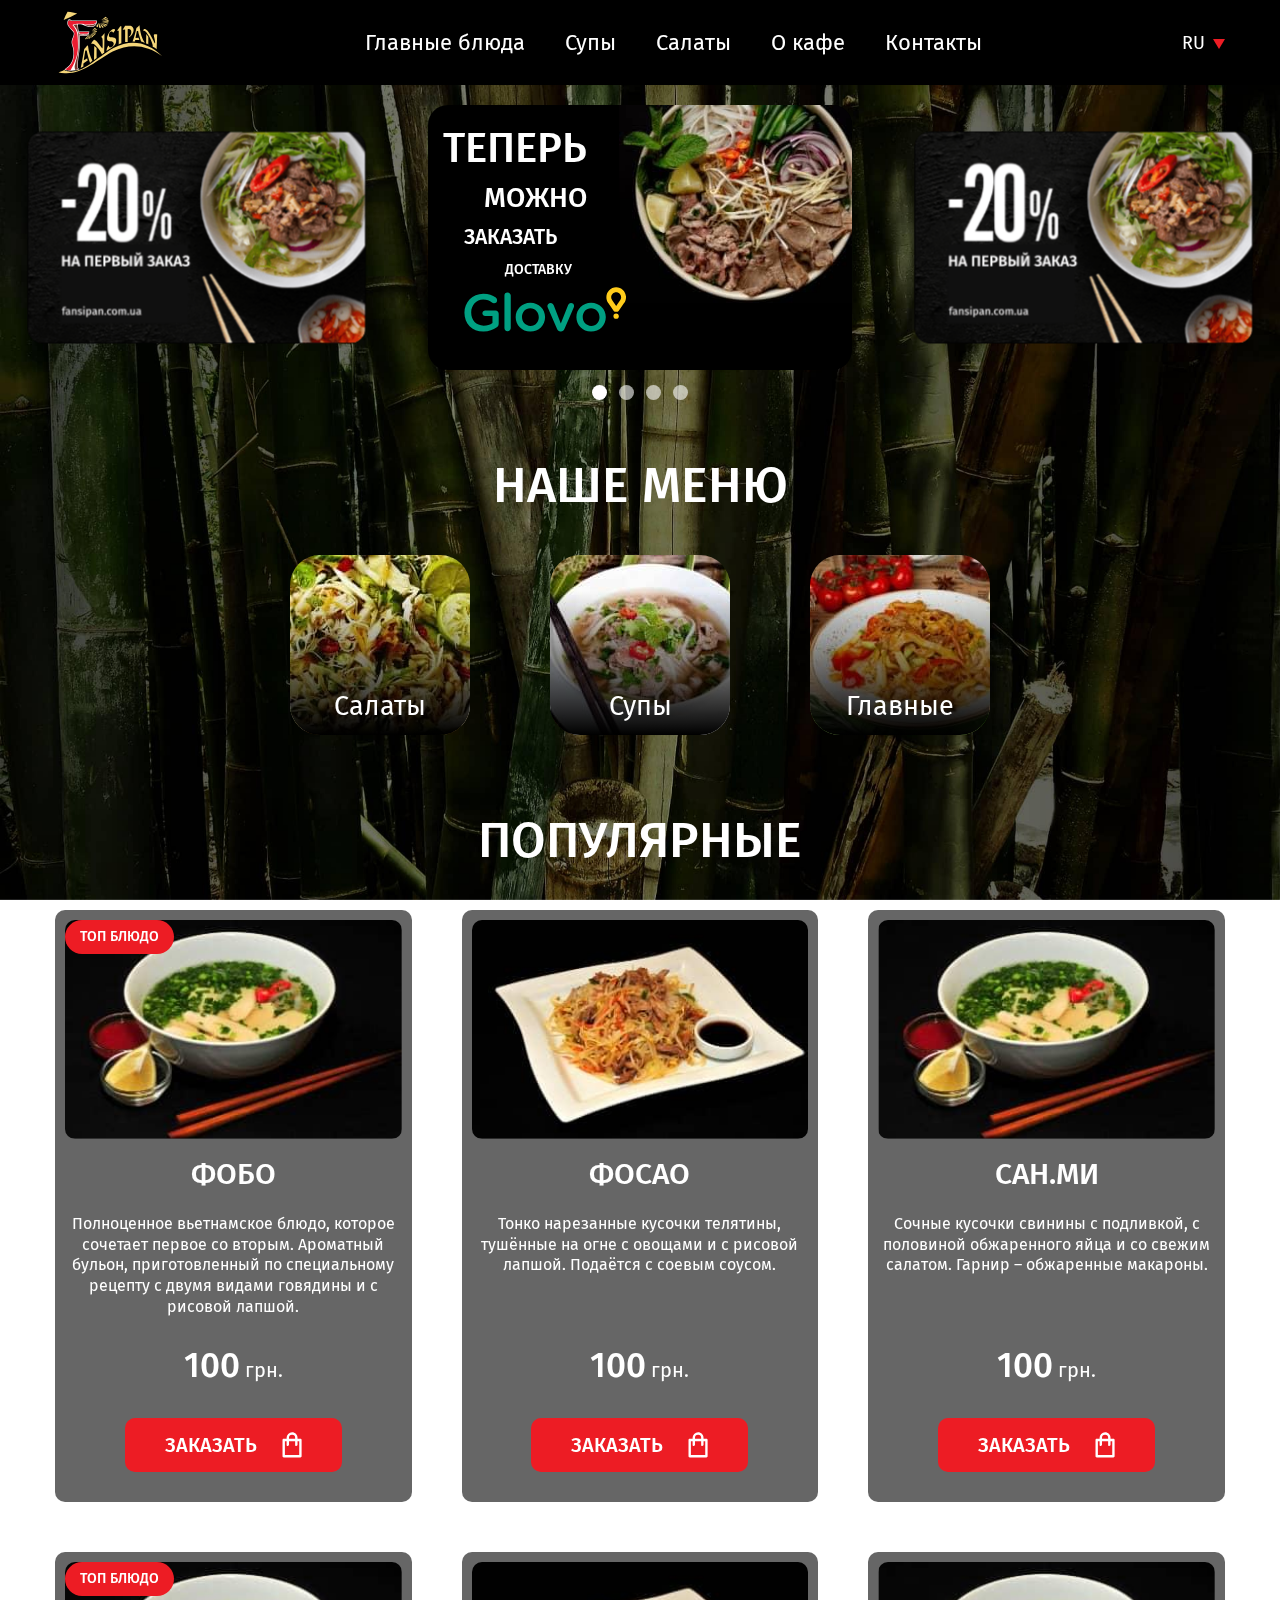
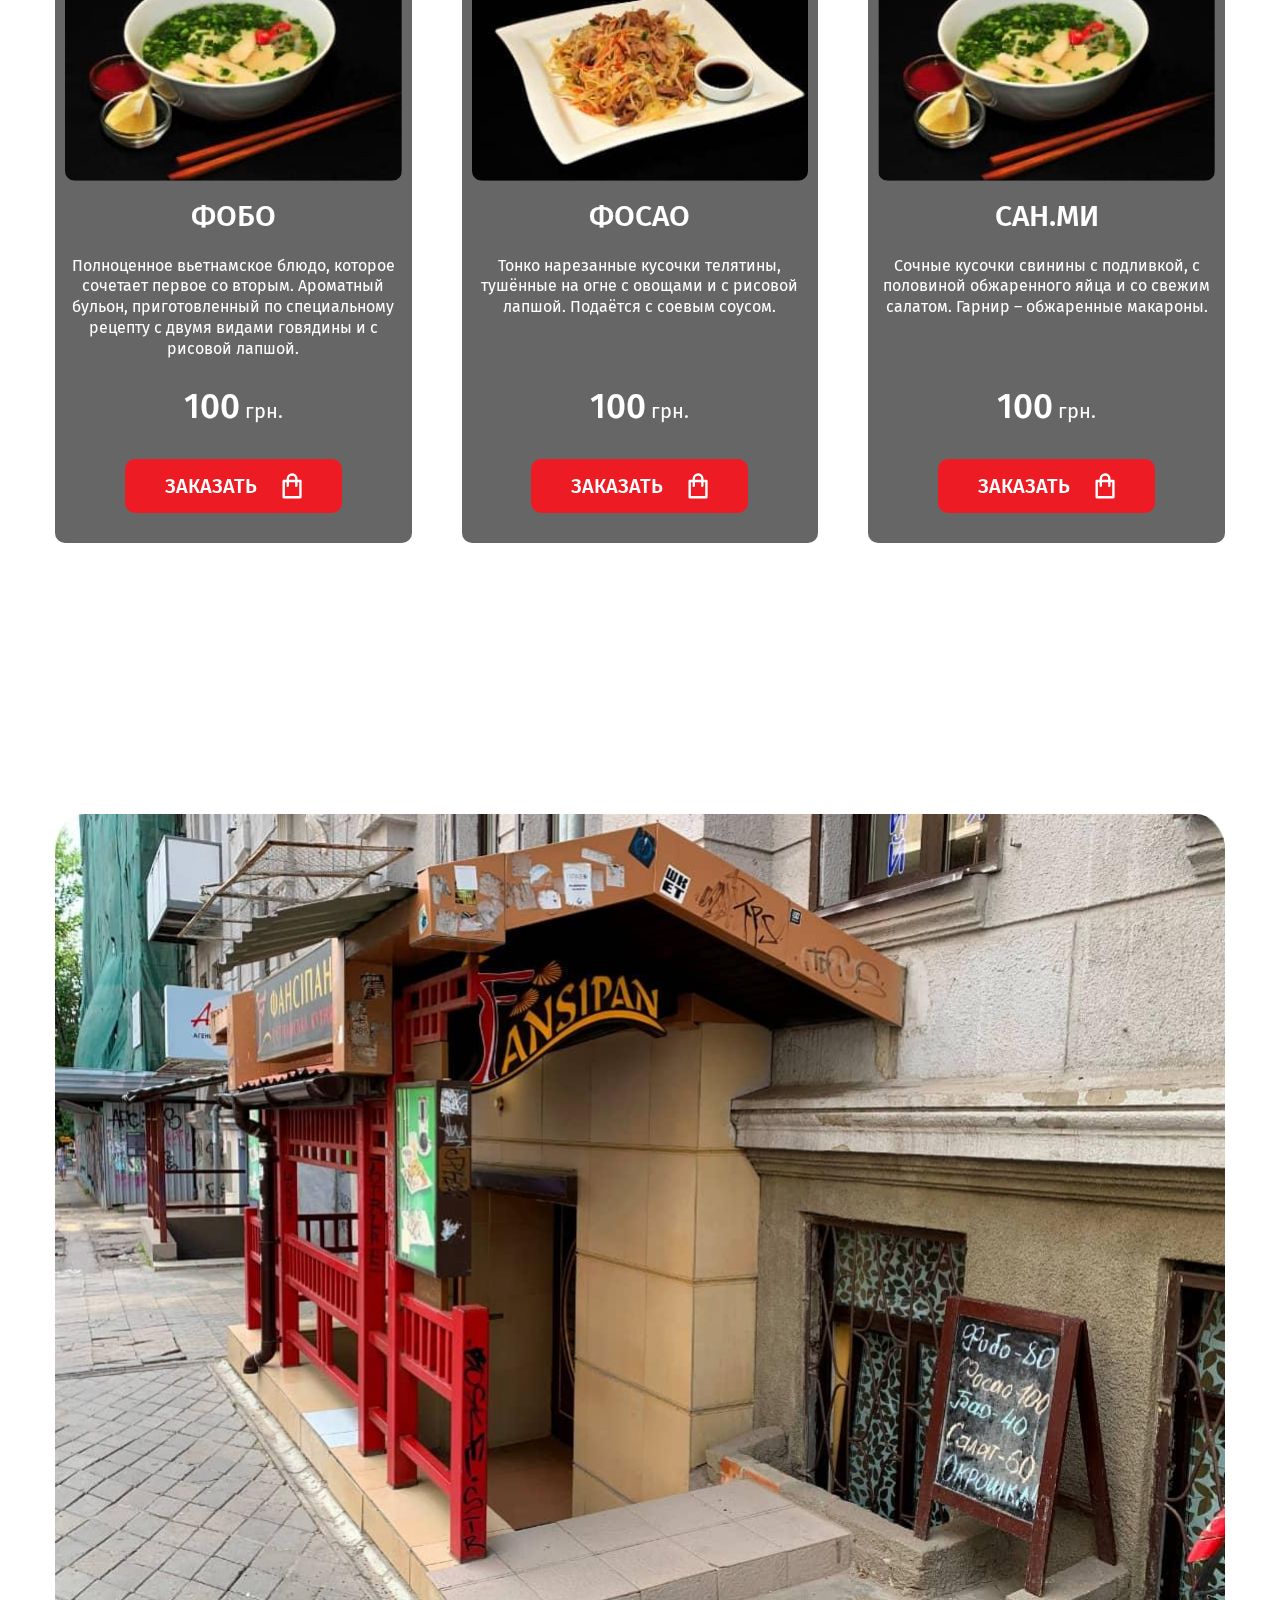
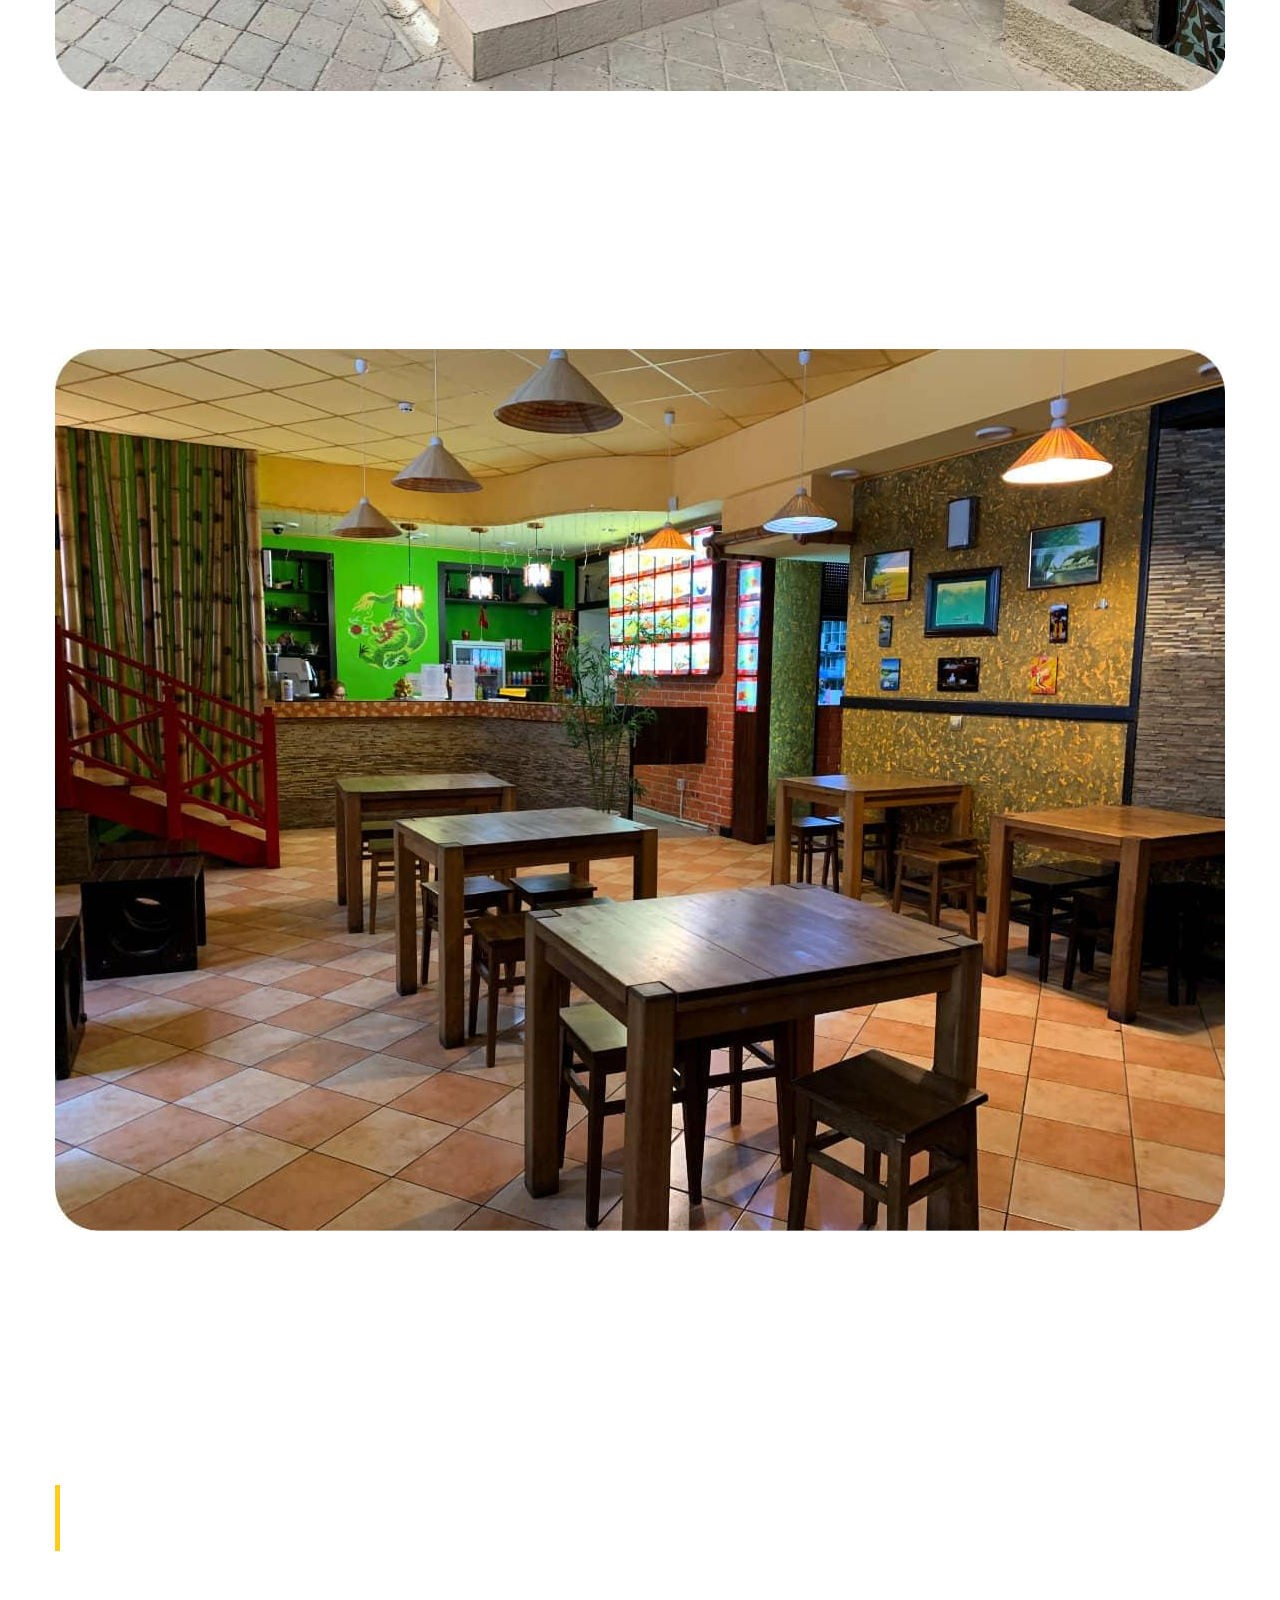
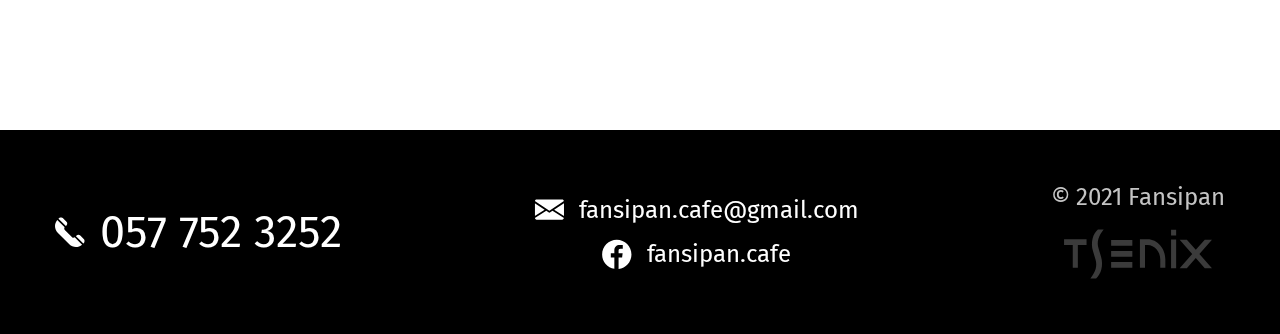
==== commit 1a6483d4: "1" ====
--- a/index.html
+++ b/index.html
@@ -4,7 +4,7 @@
 	<title>Главная</title>
 	<meta charset="UTF-8">
 	<meta name="format-detection" content="telephone=no">
-	<link rel="stylesheet" href="css/style.min.css">
+	<link rel="stylesheet" href="css/style.min.css?_v=20210916213743">
 	<link rel="shortcut icon" href="favicon.ico">
 	<meta name="viewport" content="width=device-width, initial-scale=1.0">
 </head>
@@ -13,7 +13,7 @@
 			<header class="header">
 	<div class="header__container _container">
 		<a href="/" class="header__logo">
-			<img src="img/logo.svg" alt="">
+			<img src="img/logo.svg?_v=1631817463423" alt="">
 		</a>
 		<nav class="header__menu menu-header">
 			<ul class="menu-header__list">
@@ -53,25 +53,25 @@
 										<span>МОЖНО</span>
 										<span>ЗАКАЗАТЬ</span>
 										<span>ДОСТАВКУ</span>
-										<span><img src="img/slider/glovo.svg" alt=""><img src="img/slider/mark.svg" alt=""></span>
+										<span><img src="img/slider/glovo.svg?_v=1631817463423" alt=""><img src="img/slider/mark.svg?_v=1631817463423" alt=""></span>
 									</div>
 									<div class="slide__picture">
-										<img src="img/slider/slide02.jpg" alt="">
+										<img src="img/slider/slide02.jpg?_v=1631817463423" alt="">
 									</div>
 								</div>
 								<div class="slider__slide swiper-slide">
 									<div class="slide__image">
-										<img src="img/slider/slide01.png" alt="">
+										<img src="img/slider/slide01.png?_v=1631817463423" alt="">
 									</div>
 								</div>
 								<div class="slider__slide swiper-slide">
 									<div class="slide__image">
-										<img src="img/slider/slide01.png" alt="">
+										<img src="img/slider/slide01.png?_v=1631817463423" alt="">
 									</div>
 								</div>
 								<div class="slider__slide swiper-slide">
 									<div class="slide__image">
-										<img src="img/slider/slide01.png" alt="">
+										<img src="img/slider/slide01.png?_v=1631817463423" alt="">
 									</div>
 								</div>
 							</div>
@@ -88,21 +88,21 @@
 								<a href="#" class="menu__item item-menu swiper-slide">
 									<div class="item-menu__wrap"></div>
 									<div class="item-menu__image">
-										<img src="img/menu/salad.jpg" alt="">
+										<img src="img/menu/salad.jpg?_v=1631817463423" alt="">
 									</div>
 									<h2 class="item-menu__title">Салаты</h2>
 								</a>
 								<a href="#" class="menu__item item-menu swiper-slide">
 									<div class="item-menu__wrap"></div>
 									<div class="item-menu__image">
-										<img src="img/menu/soup.jpg" alt="">
+										<img src="img/menu/soup.jpg?_v=1631817463423" alt="">
 									</div>
 									<h2 class="item-menu__title">Супы</h2>
 								</a>
 								<a href="#" class="menu__item item-menu swiper-slide">
 									<div class="item-menu__wrap"></div>
 									<div class="item-menu__image">
-										<img src="img/menu/main.jpg" alt="">
+										<img src="img/menu/main.jpg?_v=1631817463423" alt="">
 									</div>
 									<h2 class="item-menu__title">Главные</h2>
 								</a>
@@ -119,7 +119,7 @@
 								<div class="item-catalog__wrapper">
 									<div class="item-catalog__label">ТОП БЛЮДО</div>
 									<a href="product.html" class="item-catalog__image">
-										<img src="img/catalog/image01.jpg" alt="">
+										<img src="img/catalog/image01.jpg?_v=1631817463423" alt="">
 									</a>
 									<a href="product.html" class="item-catalog__title">ФОБО</a>
 									<p class="item-catalog__text">Полноценное вьетнамское блюдо, которое сочетает первое со вторым. Ароматный бульон, приготовленный по специальному рецепту с двумя видами говядины и с рисовой лапшой.</p>
@@ -130,7 +130,7 @@
 							<div class="catalog__item item-catalog">
 								<div class="item-catalog__wrapper">
 									<a href="product.html" class="item-catalog__image">
-										<img src="img/catalog/image02.jpg" alt="">
+										<img src="img/catalog/image02.jpg?_v=1631817463423" alt="">
 									</a>
 									<a href="product.html" class="item-catalog__title">ФОСАО</a>
 									<p class="item-catalog__text">Тонко нарезанные кусочки телятины, тушённые на огне с овощами и с рисовой лапшой. Подаётся с соевым соусом.</p>
@@ -141,7 +141,7 @@
 							<div class="catalog__item item-catalog">
 								<div class="item-catalog__wrapper">
 									<a href="product.html" class="item-catalog__image">
-										<img src="img/catalog/image01.jpg" alt="">
+										<img src="img/catalog/image01.jpg?_v=1631817463423" alt="">
 									</a>
 									<a href="product.html" class="item-catalog__title">САН.МИ</a>
 									<p class="item-catalog__text">Сочные кусочки свинины с подливкой, с половиной обжаренного яйца и со свежим салатом. Гарнир – обжаренные макароны.</p>
@@ -153,7 +153,7 @@
 								<div class="item-catalog__wrapper">
 									<div class="item-catalog__label">ТОП БЛЮДО</div>
 									<a href="product.html" class="item-catalog__image">
-										<img src="img/catalog/image01.jpg" alt="">
+										<img src="img/catalog/image01.jpg?_v=1631817463423" alt="">
 									</a>
 									<a href="product.html" class="item-catalog__title">ФОБО</a>
 									<p class="item-catalog__text">Полноценное вьетнамское блюдо, которое сочетает первое со вторым. Ароматный бульон, приготовленный по специальному рецепту с двумя видами говядины и с рисовой лапшой.</p>
@@ -164,7 +164,7 @@
 							<div class="catalog__item item-catalog">
 								<div class="item-catalog__wrapper">
 									<a href="product.html" class="item-catalog__image">
-										<img src="img/catalog/image02.jpg" alt="">
+										<img src="img/catalog/image02.jpg?_v=1631817463423" alt="">
 									</a>
 									<a href="product.html" class="item-catalog__title">ФОСАО</a>
 									<p class="item-catalog__text">Тонко нарезанные кусочки телятины, тушённые на огне с овощами и с рисовой лапшой. Подаётся с соевым соусом.</p>
@@ -175,7 +175,7 @@
 							<div class="catalog__item item-catalog">
 								<div class="item-catalog__wrapper">
 									<a href="product.html" class="item-catalog__image">
-										<img src="img/catalog/image01.jpg" alt="">
+										<img src="img/catalog/image01.jpg?_v=1631817463423" alt="">
 									</a>
 									<a href="product.html" class="item-catalog__title">САН.МИ</a>
 									<p class="item-catalog__text">Сочные кусочки свинины с подливкой, с половиной обжаренного яйца и со свежим салатом. Гарнир – обжаренные макароны.</p>
@@ -191,10 +191,10 @@
 					<div class="_container">
 						<h1>ВЬЕТНАМСКАЯ КУХНЯ</h1>
 						<p>На тихой улочке центральной части города Харькова, в 2 минутах ходьбы от станции метро "Архитектора Бекетова", не далеко от Площади Архитекторов, открылось небольшое, уютное кафе «Фансипан».</p>
-						<img src="img/image01.jpg" alt="">
+						<img src="img/image01.jpg?_v=1631817463423" alt="">
 						<p>Профессионализм и любовь к своему делу нашего шеф-повара, делает традиционные блюда изумительно вкусными и оригинальными. Все блюда готовятся из натуральных продуктов по рецептам, позволяющим сохранить их первозданную ценность.</p>
 						<p>Вам не приходится ждать долго, наши повара исполняют любой ваш заказ в течение 5 минут. Горячие, малокалоринные, вкусные блюда удовлетворят аппетит как приверженцев восточной так и европейской кухонь.</p>
-						<img src="img/image02.jpg" alt="">
+						<img src="img/image02.jpg?_v=1631817463423" alt="">
 						<h2>ЗАГОЛОВОК Н2</h2>
 						<p>У нас спокойная обстановка, аккуратность в каждой детали интерьера позволяет Вам приятно проводить время с друзьями, назначить встречу, отметить торжественное событие, или просто зайти перекусить "по душе".</p>
 						<h3>ЗАГОЛОВОК Н3</h3>
@@ -213,14 +213,14 @@
 		</div>
 		<div class="footer__copyright">
 			<span>© 2021 Fansipan</span>
-			<a href="#"><img src="img/tsenix.svg" alt=""></a>
+			<a href="#"><img src="img/tsenix.svg?_v=1631817463423" alt=""></a>
 		</div>
 	</div>
 </footer>
 		</div>
 		<!-- Swiper -->
 <!-- <script src="https://unpkg.com/swiper/swiper-bundle.min.js"></script> -->
-<script src="js/vendors.min.js"></script>
-<script src="js/app.min.js"></script>
+<script src="js/vendors.min.js?_v=20210916213743"></script>
+<script src="js/app.min.js?_v=20210916213743"></script>
 	</body>
 </html>--- a/css/style.min.css
+++ b/css/style.min.css
@@ -1,1224 +1 @@
-@font-face {
-  font-family: "FiraSans";
-  font-display: swap;
-  src: url("../fonts/FiraSans-Medium.woff2") format("woff2"), url("../fonts/FiraSans-Medium.woff") format("woff");
-  font-weight: 500;
-  font-style: normal;
-}
-@font-face {
-  font-family: "FiraSans";
-  font-display: swap;
-  src: url("../fonts/FiraSans-Regular.woff2") format("woff2"), url("../fonts/FiraSans-Regular.woff") format("woff");
-  font-weight: 400;
-  font-style: normal;
-}
-* {
-  padding: 0px;
-  margin: 0px;
-  border: 0px;
-}
-
-*,
-*:before,
-*:after {
-  -moz-box-sizing: border-box;
-  -webkit-box-sizing: border-box;
-  box-sizing: border-box;
-}
-
-aside,
-nav,
-footer,
-header,
-section {
-  display: block;
-}
-
-html {
-  font-size: 16px;
-}
-
-html,
-body {
-  height: 100%;
-  min-width: 320px;
-}
-
-body {
-  line-height: 1;
-  font-family: "FiraSans";
-  -ms-text-size-adjust: 100%;
-  -moz-text-size-adjust: 100%;
-  -webkit-text-size-adjust: 100%;
-}
-
-input,
-button,
-textarea {
-  font-family: "FiraSans";
-  font-size: inherit;
-}
-
-input::-ms-clear {
-  display: none;
-}
-
-button {
-  cursor: pointer;
-  background-color: inherit;
-}
-
-button::-moz-focus-inner {
-  padding: 0;
-  border: 0;
-}
-
-a,
-a:visited {
-  text-decoration: none;
-}
-
-a:hover {
-  text-decoration: none;
-}
-
-ul li {
-  list-style: none;
-}
-
-img {
-  vertical-align: top;
-}
-
-h1,
-h2,
-h3,
-h4,
-h5,
-h6 {
-  font-weight: inherit;
-  font-size: inherit;
-}
-
-/*
-&::-webkit-scrollbar {
-	display: none;
-}
-*/
-body {
-  color: #fff;
-}
-body._lock {
-  overflow: hidden;
-}
-
-.wrapper {
-  width: 100%;
-  min-height: 100%;
-  overflow: hidden;
-  display: flex;
-  flex-direction: column;
-}
-._container {
-  padding: 0 15px;
-}
-@media (min-width: 767.98px) {
-  ._container {
-    padding: 0;
-    max-width: 750px;
-    margin: 0 auto;
-  }
-}
-@media (min-width: 991.98px) {
-  ._container {
-    max-width: 970px;
-  }
-}
-@media (min-width: 1182px) {
-  ._container {
-    max-width: 1170px;
-  }
-}
-
-.btn {
-  padding: 15px 40px;
-  background-color: #ED1C24;
-  border-radius: 10px;
-  transition: all 0.5s;
-}
-.btn span {
-  position: relative;
-  padding: 0 45px 0 0;
-  font-size: 20px;
-  font-weight: 500;
-  text-transform: uppercase;
-  color: #fff;
-}
-.btn span::after {
-  content: "";
-  position: absolute;
-  right: 0;
-  top: calc(50% - 13px);
-  width: 20px;
-  height: 26px;
-  background: url("../img/icons/cart.svg") center/100% no-repeat;
-}
-@media (min-width: 991.98px) {
-  .btn:hover {
-    box-shadow: 0 0 15px rgba(255, 255, 255, 0.3);
-  }
-}
-
-.swiper-container {
-  overflow: hidden;
-}
-@media (min-width: 767.98px) {
-  .swiper-container {
-    overflow: visible;
-  }
-}
-@media (min-width: 1182px) {
-  .swiper-container {
-    overflow: hidden;
-  }
-}
-.swiper-container .swiper-wrapper {
-  width: 100%;
-  height: 100%;
-  box-sizing: content-box;
-  display: flex;
-  position: relative;
-}
-.swiper-container.swiper-container-vertical .swiper-wrapper {
-  flex-direction: column;
-}
-.swiper-container.swiper-container-autoheight .swiper-wrapper {
-  align-items: flex-start;
-}
-
-.swiper-container-initialized .swiper-slide {
-  flex-shrink: 0;
-}
-
-.swiper-container-android .swiper-slide,
-.swiper-container-android .swiper-wrapper {
-  transform: translate3d(0px, 0, 0);
-}
-
-.swiper-button-lock {
-  display: none !important;
-}
-
-.header {
-  position: fixed;
-  z-index: 20;
-  top: 0;
-  left: 0;
-  width: 100%;
-  background-color: #000;
-}
-.header__container {
-  height: 85px;
-  display: flex;
-  align-items: center;
-}
-.header__logo {
-  flex: 1 1 auto;
-  transition: all 0.5s ease 0s;
-}
-.header__logo img {
-  height: 65px;
-}
-.header__logo._active {
-  opacity: 0;
-  visibility: hidden;
-}
-.header__burger {
-  position: relative;
-  width: 44px;
-  height: 36px;
-  background-color: #ED1C24;
-  border-radius: 5px;
-  transition: all 0.5s ease 0s;
-}
-@media (min-width: 991.98px) {
-  .header__burger {
-    display: none;
-  }
-}
-.header__burger span {
-  transition: all 0.5s ease 0s;
-  top: calc(50% - 1px);
-  left: calc(50% - 10px);
-  position: absolute;
-  width: 20px;
-  height: 2px;
-  background-color: #fff;
-}
-.header__burger span:first-child {
-  top: calc(50% - 8px);
-}
-.header__burger span:last-child {
-  top: calc(50% + 6px);
-}
-.header__burger._active {
-  background-color: transparent;
-}
-.header__burger._active span {
-  width: 30px;
-  left: calc(50% - 15px);
-  transform: scale(0);
-}
-.header__burger._active span:first-child {
-  transform: rotate(-45deg);
-  top: calc(50% - 1px);
-}
-.header__burger._active span:last-child {
-  transform: rotate(45deg);
-  top: calc(50% - 1px);
-}
-
-.menu-header {
-  position: fixed;
-  z-index: 20;
-  top: 85px;
-  left: 0;
-  opacity: 0;
-  visibility: hidden;
-  display: flex;
-  align-items: center;
-  justify-content: center;
-  text-align: center;
-  width: 100%;
-  height: calc(100vh - 85px);
-  background-color: #1F1F1F;
-  transition: all 0.5s ease 0s;
-}
-@media (min-width: 991.98px) {
-  .menu-header {
-    position: static;
-    opacity: 1;
-    visibility: visible;
-    height: auto;
-    background-color: transparent;
-  }
-}
-.menu-header._active {
-  opacity: 1;
-  visibility: visible;
-}
-@media (min-width: 991.98px) {
-  .menu-header__list {
-    display: flex;
-    align-items: center;
-  }
-}
-.menu-header__list li {
-  padding: 20px 0;
-}
-@media (min-width: 991.98px) {
-  .menu-header__list li {
-    padding: 0 20px;
-  }
-}
-.menu-header__link {
-  font-size: 30px;
-  color: #fff;
-  transition: color 0.3s ease 0s;
-}
-@media (min-width: 991.98px) {
-  .menu-header__link {
-    font-size: 22px;
-  }
-}
-@media (min-width: 991.98px) {
-  .menu-header__link:hover {
-    color: rgba(255, 255, 255, 0.7);
-  }
-}
-
-.lang_c {
-  position: relative;
-  margin-right: 25px;
-  padding-right: 25px;
-  transition: all 0.5s ease 0s;
-}
-@media (min-width: 991.98px) {
-  .lang_c {
-    margin-right: 0;
-    padding-right: 20px;
-  }
-}
-.lang_c::after {
-  content: "";
-  position: absolute;
-  right: 0;
-  top: calc(50% - 4px);
-  border-left: 6px solid transparent;
-  border-right: 6px solid transparent;
-  border-top: 10px solid #ED1C24;
-}
-.lang_c._active {
-  opacity: 0;
-  visibility: hidden;
-}
-.lang_c a {
-  display: none;
-  font-size: 20px;
-  text-transform: uppercase;
-  color: #fff;
-  transition: color 0.3s ease 0s;
-}
-@media (min-width: 991.98px) {
-  .lang_c a {
-    font-size: 18px;
-  }
-}
-@media (min-width: 991.98px) {
-  .lang_c a:hover {
-    color: rgba(255, 255, 255, 0.7);
-  }
-}
-.lang_c .lang_active {
-  display: block;
-}
-
-.footer {
-  padding: 55px 0;
-  background-color: #000;
-}
-.footer__container {
-  display: flex;
-  flex-direction: column;
-  align-items: center;
-}
-@media (min-width: 767.98px) {
-  .footer__container {
-    flex-direction: row;
-    justify-content: space-between;
-  }
-}
-.footer__phone {
-  position: relative;
-  margin-bottom: 20px;
-  padding-left: 35px;
-  font-size: 35px;
-  text-transform: uppercase;
-  color: #fff;
-  transition: color 0.5s;
-}
-@media (min-width: 767.98px) {
-  .footer__phone {
-    margin-bottom: 0;
-  }
-}
-@media (min-width: 991.98px) {
-  .footer__phone {
-    padding-left: 45px;
-    font-size: 45px;
-  }
-}
-.footer__phone::before {
-  content: "";
-  position: absolute;
-  left: 0;
-  top: calc(50% - 12px);
-  width: 24px;
-  height: 24px;
-  background: url("../img/icons/phone-icon.svg.svg") center/100% no-repeat;
-}
-@media (min-width: 991.98px) {
-  .footer__phone::before {
-    top: calc(50% - 15px);
-    width: 30px;
-    height: 30px;
-  }
-}
-@media (min-width: 991.98px) {
-  .footer__phone:hover {
-    color: rgba(255, 255, 255, 0.7);
-  }
-}
-.footer__contact {
-  display: flex;
-  flex-direction: column;
-  align-items: center;
-  padding-bottom: 20px;
-}
-@media (min-width: 767.98px) {
-  .footer__contact {
-    padding-bottom: 0;
-  }
-}
-.footer__link {
-  position: relative;
-  margin-bottom: 20px;
-  padding-left: 35px;
-  font-size: 18px;
-  color: #fff;
-  transition: color 0.5s;
-}
-@media (min-width: 991.98px) {
-  .footer__link {
-    font-size: 24px;
-    padding-left: 45px;
-  }
-}
-@media (min-width: 767.98px) {
-  .footer__link {
-    margin: 10px 0;
-  }
-}
-.footer__link::before {
-  content: "";
-  position: absolute;
-  left: 0;
-  top: calc(50% - 12px);
-  width: 24px;
-  height: 24px;
-}
-@media (min-width: 767.98px) {
-  .footer__link::before {
-    top: calc(50% - 15px);
-    width: 30px;
-    height: 30px;
-  }
-}
-.footer__link_mail::before {
-  background: url("../img/icons/email.svg.svg") center/100% no-repeat;
-}
-.footer__link_fb::before {
-  background: url("../img/icons/facebook.svg") center/100% no-repeat;
-}
-@media (min-width: 991.98px) {
-  .footer__link:hover {
-    color: rgba(255, 255, 255, 0.7);
-  }
-}
-.footer__copyright {
-  display: flex;
-  flex-direction: column;
-  align-items: center;
-}
-.footer__copyright span {
-  margin-bottom: 20px;
-  font-size: 18px;
-  color: #C4C4C4;
-}
-@media (min-width: 767.98px) {
-  .footer__copyright span {
-    font-size: 24px;
-  }
-}
-.footer__copyright a img {
-  height: 35px;
-}
-@media (min-width: 767.98px) {
-  .footer__copyright a img {
-    height: 50px;
-  }
-}
-
-.page {
-  flex: 1 1 auto;
-  margin-top: 85px;
-}
-.page::after {
-  content: "";
-  position: fixed;
-  z-index: -1;
-  top: 85px;
-  left: 0;
-  width: 100%;
-  height: calc(100vh - 85px);
-  background: url("../img/main-bg-mob.jpg") center/cover no-repeat;
-}
-@media (min-width: 991.98px) {
-  .page::after {
-    background: url("../img/main-bg-desc.jpg") center/cover no-repeat;
-  }
-}
-
-.section-title {
-  margin-bottom: 30px;
-  font-size: 35px;
-  font-weight: 500;
-  text-transform: uppercase;
-  text-align: center;
-}
-@media (min-width: 767.98px) {
-  .section-title {
-    margin-bottom: 40px;
-    font-size: 45px;
-  }
-}
-@media (min-width: 1182px) {
-  .section-title {
-    margin-bottom: 45px;
-    font-size: 50px;
-  }
-}
-
-.slider {
-  padding: 20px 0;
-}
-@media (min-width: 1182px) {
-  .slider ._container {
-    max-width: 1270px;
-  }
-}
-.slider__slide {
-  position: relative;
-  background-color: #000;
-  border-radius: 20px;
-  overflow: hidden;
-  transform: scale(0.8);
-  transition: all 0.5 ease 0s;
-}
-@media (min-width: 767.98px) {
-  .slider__slide {
-    flex: 0 0 50%;
-  }
-}
-@media (min-width: 991.98px) {
-  .slider__slide {
-    flex: 0 0 40%;
-  }
-}
-@media (min-width: 1182px) {
-  .slider__slide {
-    flex: 0 0 33.333%;
-  }
-}
-.slider__slide.swiper-slide-active {
-  transition: all 0.5 ease 0s;
-  transform: scale(1);
-}
-.slider__pagination {
-  display: flex;
-  justify-content: center;
-  margin-top: 15px;
-}
-.slider__pagination .swiper-pagination-bullet {
-  margin: 0 6px;
-  width: 15px;
-  height: 15px;
-  border-radius: 50%;
-  background-color: rgba(255, 255, 255, 0.6);
-}
-.slider__pagination .swiper-pagination-bullet-active {
-  background-color: white;
-}
-
-.slide__slogan {
-  position: relative;
-  z-index: 2;
-  height: 100%;
-  display: flex;
-  flex-direction: column;
-  justify-content: center;
-  align-items: flex-start;
-  padding-left: 15px;
-  font-size: 10px;
-}
-@media (min-width: 479.98px) {
-  .slide__slogan {
-    font-size: 14px;
-  }
-}
-.slide__slogan span {
-  padding-bottom: 10px;
-  font-weight: 500;
-  text-transform: uppercase;
-}
-@media (min-width: 479.98px) {
-  .slide__slogan span {
-    padding-bottom: 15px;
-  }
-}
-.slide__slogan span:nth-child(1) {
-  font-size: 3em;
-}
-.slide__slogan span:nth-child(2) {
-  padding-left: 10%;
-  font-size: 2em;
-}
-.slide__slogan span:nth-child(3) {
-  padding-left: 5%;
-  font-size: 1.5em;
-}
-.slide__slogan span:nth-child(4) {
-  padding-left: 15%;
-  font-size: 1em;
-}
-.slide__slogan span:nth-child(5) {
-  padding-left: 5%;
-  position: relative;
-}
-.slide__slogan span:nth-child(5) img:first-child {
-  height: 20px;
-}
-@media (min-width: 479.98px) {
-  .slide__slogan span:nth-child(5) img:first-child {
-    height: 40px;
-  }
-}
-.slide__slogan span:nth-child(5) img:last-child {
-  position: absolute;
-  right: -10px;
-  top: -5px;
-  width: 10px;
-}
-@media (min-width: 479.98px) {
-  .slide__slogan span:nth-child(5) img:last-child {
-    width: 20px;
-    right: -20px;
-  }
-}
-.slide__picture {
-  position: absolute;
-  z-index: 1;
-  top: 0;
-  right: 0;
-  width: 55%;
-}
-.slide__picture img {
-  width: 100%;
-}
-.slide__image img {
-  width: 100%;
-  height: 100%;
-  object-fit: cover;
-}
-
-.menu {
-  padding: 40px 0;
-}
-.menu__body {
-  margin: 0 -15px;
-  text-align: center;
-}
-@media (min-width: 767.98px) {
-  .menu__body {
-    margin: 0;
-  }
-}
-@media (min-width: 767.98px) {
-  .menu__wrapper {
-    justify-content: center;
-  }
-}
-
-.item-menu {
-  position: relative;
-  flex: 0 0 180px;
-  margin: 0 10px;
-  width: 180px;
-  height: 180px;
-  overflow: hidden;
-  border-radius: 30px;
-}
-@media (min-width: 991.98px) {
-  .item-menu {
-    margin: 0 40px;
-  }
-}
-@media (min-width: 991.98px) {
-  .item-menu:hover .item-menu__wrap {
-    height: 40%;
-  }
-}
-.item-menu__wrap {
-  position: absolute;
-  z-index: 2;
-  bottom: 0;
-  left: 0;
-  width: 100%;
-  height: 80%;
-  background: linear-gradient(0, black, rgba(0, 0, 0, 0));
-  transition: all 0.5s ease 0s;
-}
-.item-menu__image {
-  position: absolute;
-  z-index: 1;
-  top: 50%;
-  left: 50%;
-  transform: translate(-50%, -50%);
-  width: 100%;
-  height: 100%;
-  object-fit: cover;
-}
-.item-menu__title {
-  position: absolute;
-  bottom: 15px;
-  left: 50%;
-  transform: translateX(-50%);
-  z-index: 3;
-  font-size: 27px;
-  color: #fff;
-}
-
-.catalog {
-  padding: 40px 0 0;
-}
-.catalog__body {
-  display: flex;
-  flex-wrap: wrap;
-}
-@media (min-width: 550px) {
-  .catalog__body {
-    margin: 0 -10px;
-  }
-}
-@media (min-width: 1182px) {
-  .catalog__body {
-    margin: 0 -25px;
-  }
-}
-.catalog__item {
-  flex: 0 0 100%;
-  margin-bottom: 50px;
-  display: flex;
-}
-@media (min-width: 550px) {
-  .catalog__item {
-    flex: 0 0 50%;
-    padding: 0 10px;
-  }
-}
-@media (min-width: 991.98px) {
-  .catalog__item {
-    flex: 0 0 33.333%;
-  }
-}
-@media (min-width: 1182px) {
-  .catalog__item {
-    padding: 0 25px;
-  }
-}
-
-.item-catalog__wrapper {
-  position: relative;
-  padding: 10px 10px 30px 10px;
-  display: flex;
-  flex-direction: column;
-  align-items: center;
-  width: 100%;
-  background-color: rgba(0, 0, 0, 0.6);
-  backdrop-filter: saturate(180%) blur(20px);
-  border-radius: 10px;
-}
-.item-catalog__image {
-  display: block;
-  position: relative;
-  padding-top: 65%;
-  margin-bottom: 20px;
-  width: 100%;
-  border-radius: 10px;
-  overflow: hidden;
-}
-.item-catalog__image img {
-  position: absolute;
-  top: 50%;
-  left: 50%;
-  transform: translate(-50%, -50%);
-  width: 100%;
-  height: 100%;
-  object-fit: cover;
-  transition: transform 0.5s;
-}
-@media (min-width: 991.98px) {
-  .item-catalog__image:hover img {
-    transform: translate(-50%, -50%) scale(1.05);
-  }
-}
-.item-catalog__label {
-  position: absolute;
-  z-index: 2;
-  top: 10px;
-  left: 10px;
-  padding: 10px 15px;
-  font-size: 14px;
-  font-weight: 500;
-  text-transform: uppercase;
-  background-color: #ED1C24;
-  border-radius: 20px;
-}
-.item-catalog__title {
-  margin-bottom: 25px;
-  font-size: 30px;
-  font-weight: 500;
-  color: #fff;
-  text-align: center;
-  transition: color 0.5s;
-}
-@media (min-width: 991.98px) {
-  .item-catalog__title:hover {
-    color: rgba(255, 255, 255, 0.7);
-  }
-}
-.item-catalog__text {
-  flex: 1 1 auto;
-  margin-bottom: 30px;
-  text-align: center;
-  line-height: 130%;
-}
-.item-catalog__price {
-  margin-bottom: 35px;
-  font-size: 20px;
-}
-.item-catalog__price span {
-  font-size: 35px;
-  font-weight: 500;
-}
-.about {
-  padding: 40px 0 20px;
-}
-.about h1 {
-  margin-bottom: 30px;
-  font-size: 35px;
-  font-weight: 500;
-  text-transform: uppercase;
-  text-align: center;
-}
-@media (min-width: 767.98px) {
-  .about h1 {
-    margin-bottom: 40px;
-    font-size: 45px;
-  }
-}
-@media (min-width: 1182px) {
-  .about h1 {
-    margin-bottom: 45px;
-    font-size: 50px;
-  }
-}
-.about h2 {
-  margin-bottom: 20px;
-  font-size: 30px;
-  font-weight: 500;
-  text-transform: uppercase;
-  text-align: center;
-}
-@media (min-width: 767.98px) {
-  .about h2 {
-    font-size: 40px;
-  }
-}
-.about h3 {
-  margin-bottom: 20px;
-  font-size: 25px;
-  font-weight: 500;
-  text-transform: uppercase;
-  text-align: center;
-}
-@media (min-width: 767.98px) {
-  .about h3 {
-    font-size: 35px;
-  }
-}
-.about p {
-  margin-bottom: 20px;
-  font-size: 18px;
-  line-height: 150%;
-}
-@media (min-width: 767.98px) {
-  .about p {
-    font-size: 22px;
-  }
-}
-.about img {
-  display: inline-block;
-  margin-bottom: 20px;
-  width: 100%;
-  border-radius: 30px;
-}
-.about blockquote {
-  margin-bottom: 20px;
-  padding-left: 30px;
-  font-size: 18px;
-  line-height: 150%;
-  font-style: italic;
-  border-left: 5px solid #FFCC1B;
-}
-@media (min-width: 767.98px) {
-  .about blockquote {
-    font-size: 22px;
-  }
-}
-.about ul {
-  margin-bottom: 20px;
-  padding-left: 20px;
-}
-.about ul li {
-  padding-bottom: 20px;
-  line-height: 130%;
-  list-style: disc;
-  font-size: 18px;
-}
-.about ul li:last-child {
-  padding-bottom: 0;
-}
-@media (min-width: 767.98px) {
-  .about ul li {
-    font-size: 22px;
-  }
-}
-
-.breadcrumbs__list {
-  padding: 30px 0 5px 0;
-  display: flex;
-  overflow-x: auto;
-}
-.breadcrumbs__list li {
-  margin-right: 25px;
-  font-size: 18px;
-  color: #F8D675;
-  text-transform: uppercase;
-  white-space: nowrap;
-}
-.breadcrumbs__list li:last-child {
-  margin-right: 0;
-}
-@media (min-width: 767.98px) {
-  .breadcrumbs__list li {
-    margin-right: 35px;
-    font-size: 22px;
-  }
-}
-.breadcrumbs__item {
-  position: relative;
-  font-size: 18px;
-  color: #fff;
-  text-transform: none;
-  white-space: nowrap;
-  transition: color ease 0.5s;
-}
-@media (min-width: 767.98px) {
-  .breadcrumbs__item {
-    font-size: 22px;
-  }
-}
-@media (min-width: 767.98px) {
-  .breadcrumbs__item:hover {
-    color: rgba(255, 255, 255, 0.6);
-  }
-}
-.breadcrumbs__item::after {
-  content: "";
-  position: absolute;
-  right: -15px;
-  top: 7px;
-  width: 6px;
-  height: 12px;
-  background: url("../img/icons/arrow.svg") center/100% no-repeat;
-}
-@media (min-width: 767.98px) {
-  .breadcrumbs__item::after {
-    right: -20px;
-    top: 7px;
-    width: 7px;
-    height: 14px;
-  }
-}
-
-.product {
-  padding: 20px 0;
-}
-.product__wrapper {
-  padding: 20px 0 30px 0;
-  background-color: rgba(0, 0, 0, 0.6);
-  backdrop-filter: saturate(180%) blur(20px);
-  border-radius: 20px;
-}
-@media (min-width: 767.98px) {
-  .product__wrapper {
-    padding: 20px 20px 20px 20px;
-  }
-}
-@media (min-width: 991.98px) {
-  .product__wrapper {
-    padding: 30px 30px 30px 30px;
-  }
-}
-.product__title {
-  margin-bottom: 25px;
-  font-size: 32px;
-  font-weight: 500;
-  text-transform: uppercase;
-  text-align: center;
-}
-@media (min-width: 767.98px) {
-  .product__title {
-    text-align: left;
-  }
-}
-@media (min-width: 1182px) {
-  .product__title {
-    font-size: 42px;
-  }
-}
-@media (min-width: 767.98px) {
-  .product__body {
-    display: flex;
-  }
-}
-.product__image {
-  margin-bottom: 30px;
-  border-radius: 20px;
-  overflow: hidden;
-}
-@media (min-width: 767.98px) {
-  .product__image {
-    flex: 0 0 50%;
-  }
-}
-.product__image img {
-  width: 100%;
-}
-.product__content {
-  text-align: center;
-}
-@media (min-width: 767.98px) {
-  .product__content {
-    padding-left: 30px;
-    text-align: left;
-  }
-}
-.product__text {
-  margin-bottom: 25px;
-  padding: 0 10px;
-  font-size: 18px;
-  line-height: 130%;
-}
-@media (min-width: 767.98px) {
-  .product__text {
-    padding: 0;
-  }
-}
-@media (min-width: 1182px) {
-  .product__text {
-    font-size: 26px;
-  }
-}
-.product__price {
-  margin-bottom: 30px;
-  padding: 0 10px;
-  font-size: 23px;
-}
-@media (min-width: 767.98px) {
-  .product__price {
-    padding: 0;
-  }
-}
-@media (min-width: 1182px) {
-  .product__price {
-    font-size: 29px;
-  }
-}
-.product__price span {
-  font-size: 40px;
-  font-weight: 500;
-}
-@media (min-width: 1182px) {
-  .product__price span {
-    font-size: 51px;
-  }
-}
-
-.recommendation {
-  padding: 40px 0 0;
-}
-.recommendation__body {
-  display: flex;
-  flex-wrap: wrap;
-}
-@media (min-width: 550px) {
-  .recommendation__body {
-    margin: 0 -10px;
-  }
-}
-@media (min-width: 1182px) {
-  .recommendation__body {
-    margin: 0 -25px;
-  }
-}
-.recommendation__item {
-  flex: 0 0 100%;
-  margin-bottom: 50px;
-  display: flex;
-}
-@media (min-width: 550px) {
-  .recommendation__item {
-    flex: 0 0 50%;
-    padding: 0 10px;
-  }
-}
-@media (min-width: 991.98px) {
-  .recommendation__item {
-    flex: 0 0 33.333%;
-  }
-}
-@media (min-width: 1182px) {
-  .recommendation__item {
-    padding: 0 25px;
-  }
-}
-
-.item-recommendation__wrapper {
-  position: relative;
-  padding: 10px 10px 30px 10px;
-  display: flex;
-  flex-direction: column;
-  align-items: center;
-  width: 100%;
-  background-color: rgba(0, 0, 0, 0.6);
-  backdrop-filter: saturate(180%) blur(20px);
-  border-radius: 10px;
-}
-.item-recommendation__image {
-  display: block;
-  position: relative;
-  padding-top: 65%;
-  margin-bottom: 20px;
-  width: 100%;
-  border-radius: 10px;
-  overflow: hidden;
-}
-.item-recommendation__image img {
-  position: absolute;
-  top: 50%;
-  left: 50%;
-  transform: translate(-50%, -50%);
-  width: 100%;
-  height: 100%;
-  object-fit: cover;
-  transition: transform 0.5s;
-}
-@media (min-width: 991.98px) {
-  .item-recommendation__image:hover img {
-    transform: translate(-50%, -50%) scale(1.05);
-  }
-}
-.item-recommendation__title {
-  margin-bottom: 25px;
-  flex: 1 1 auto;
-  font-size: 30px;
-  font-weight: 500;
-  color: #fff;
-  text-align: center;
-  transition: color 0.5s;
-}
-@media (min-width: 991.98px) {
-  .item-recommendation__title:hover {
-    color: rgba(255, 255, 255, 0.7);
-  }
-}
-.item-recommendation__price {
-  margin-bottom: 30px;
-  font-size: 22px;
-}
-.item-recommendation__price span {
-  font-size: 38px;
-  font-weight: 500;
-}+@font-face{font-family:FiraSans;font-display:swap;src:url(../fonts/FiraSans-Medium.woff2) format("woff2"),url(../fonts/FiraSans-Medium.woff) format("woff");font-weight:500;font-style:normal}@font-face{font-family:FiraSans;font-display:swap;src:url(../fonts/FiraSans-Regular.woff2) format("woff2"),url(../fonts/FiraSans-Regular.woff) format("woff");font-weight:400;font-style:normal}*{padding:0;margin:0;border:0}*,:after,:before{-webkit-box-sizing:border-box;box-sizing:border-box}aside,footer,header,nav,section{display:block}html{font-size:16px}body,html{height:100%;min-width:320px}body{line-height:1;font-family:FiraSans;-ms-text-size-adjust:100%;-moz-text-size-adjust:100%;-webkit-text-size-adjust:100%}button,input,textarea{font-family:FiraSans;font-size:inherit}input::-ms-clear{display:none}button{cursor:pointer;background-color:inherit}button::-moz-focus-inner{padding:0;border:0}a,a:visited{text-decoration:none}a:hover{text-decoration:none}ul li{list-style:none}img{vertical-align:top}h1,h2,h3,h4,h5,h6{font-weight:inherit;font-size:inherit}body{color:#fff}body._lock{overflow:hidden}.wrapper{width:100%;min-height:100%;overflow:hidden;display:-webkit-box;display:-ms-flexbox;display:flex;-webkit-box-orient:vertical;-webkit-box-direction:normal;-ms-flex-direction:column;flex-direction:column}._container{padding:0 15px}.btn{padding:15px 40px;background-color:#ed1c24;border-radius:10px;-webkit-transition:all .5s;-o-transition:all .5s;transition:all .5s}.btn span{position:relative;padding:0 45px 0 0;font-size:20px;font-weight:500;text-transform:uppercase;color:#fff}.btn span::after{content:"";position:absolute;right:0;top:calc(50% - 13px);width:20px;height:26px;background:url(../img/icons/cart.svg) center/100% no-repeat}.swiper-container{overflow:hidden}.swiper-container .swiper-wrapper{width:100%;height:100%;-webkit-box-sizing:content-box;box-sizing:content-box;display:-webkit-box;display:-ms-flexbox;display:flex;position:relative}.swiper-container.swiper-container-vertical .swiper-wrapper{-webkit-box-orient:vertical;-webkit-box-direction:normal;-ms-flex-direction:column;flex-direction:column}.swiper-container.swiper-container-autoheight .swiper-wrapper{-webkit-box-align:start;-ms-flex-align:start;align-items:flex-start}.swiper-container-initialized .swiper-slide{-ms-flex-negative:0;flex-shrink:0}.swiper-container-android .swiper-slide,.swiper-container-android .swiper-wrapper{-webkit-transform:translate3d(0,0,0);transform:translate3d(0,0,0)}.swiper-button-lock{display:none!important}.header{position:fixed;z-index:20;top:0;left:0;width:100%;background-color:#000}.header__container{height:85px;display:-webkit-box;display:-ms-flexbox;display:flex;-webkit-box-align:center;-ms-flex-align:center;align-items:center}.header__logo{-webkit-box-flex:1;-ms-flex:1 1 auto;flex:1 1 auto;-webkit-transition:all .5s ease 0s;-o-transition:all .5s ease 0s;transition:all .5s ease 0s}.header__logo img{height:65px}.header__logo._active{opacity:0;visibility:hidden}.header__burger{position:relative;width:44px;height:36px;background-color:#ed1c24;border-radius:5px;-webkit-transition:all .5s ease 0s;-o-transition:all .5s ease 0s;transition:all .5s ease 0s}.header__burger span{-webkit-transition:all .5s ease 0s;-o-transition:all .5s ease 0s;transition:all .5s ease 0s;top:calc(50% - 1px);left:calc(50% - 10px);position:absolute;width:20px;height:2px;background-color:#fff}.header__burger span:first-child{top:calc(50% - 8px)}.header__burger span:last-child{top:calc(50% + 6px)}.header__burger._active{background-color:transparent}.header__burger._active span{width:30px;left:calc(50% - 15px);-webkit-transform:scale(0);-ms-transform:scale(0);transform:scale(0)}.header__burger._active span:first-child{-webkit-transform:rotate(-45deg);-ms-transform:rotate(-45deg);transform:rotate(-45deg);top:calc(50% - 1px)}.header__burger._active span:last-child{-webkit-transform:rotate(45deg);-ms-transform:rotate(45deg);transform:rotate(45deg);top:calc(50% - 1px)}.menu-header{position:fixed;z-index:20;top:85px;left:0;opacity:0;visibility:hidden;display:-webkit-box;display:-ms-flexbox;display:flex;-webkit-box-align:center;-ms-flex-align:center;align-items:center;-webkit-box-pack:center;-ms-flex-pack:center;justify-content:center;text-align:center;width:100%;height:calc(100vh - 85px);background-color:#1f1f1f;-webkit-transition:all .5s ease 0s;-o-transition:all .5s ease 0s;transition:all .5s ease 0s}.menu-header._active{opacity:1;visibility:visible}.menu-header__list li{padding:20px 0}.menu-header__link{font-size:30px;color:#fff;-webkit-transition:color .3s ease 0s;-o-transition:color .3s ease 0s;transition:color .3s ease 0s}.lang_c{position:relative;margin-right:25px;padding-right:25px;-webkit-transition:all .5s ease 0s;-o-transition:all .5s ease 0s;transition:all .5s ease 0s}.lang_c::after{content:"";position:absolute;right:0;top:calc(50% - 4px);border-left:6px solid transparent;border-right:6px solid transparent;border-top:10px solid #ed1c24}.lang_c._active{opacity:0;visibility:hidden}.lang_c a{display:none;font-size:20px;text-transform:uppercase;color:#fff;-webkit-transition:color .3s ease 0s;-o-transition:color .3s ease 0s;transition:color .3s ease 0s}.lang_c .lang_active{display:block}.footer{padding:55px 0;background-color:#000}.footer__container{display:-webkit-box;display:-ms-flexbox;display:flex;-webkit-box-orient:vertical;-webkit-box-direction:normal;-ms-flex-direction:column;flex-direction:column;-webkit-box-align:center;-ms-flex-align:center;align-items:center}.footer__phone{position:relative;margin-bottom:20px;padding-left:35px;font-size:35px;text-transform:uppercase;color:#fff;-webkit-transition:color .5s;-o-transition:color .5s;transition:color .5s}.footer__phone::before{content:"";position:absolute;left:0;top:calc(50% - 12px);width:24px;height:24px;background:url(../img/icons/phone-icon.svg.svg) center/100% no-repeat}.footer__contact{display:-webkit-box;display:-ms-flexbox;display:flex;-webkit-box-orient:vertical;-webkit-box-direction:normal;-ms-flex-direction:column;flex-direction:column;-webkit-box-align:center;-ms-flex-align:center;align-items:center;padding-bottom:20px}.footer__link{position:relative;margin-bottom:20px;padding-left:35px;font-size:18px;color:#fff;-webkit-transition:color .5s;-o-transition:color .5s;transition:color .5s}.footer__link::before{content:"";position:absolute;left:0;top:calc(50% - 12px);width:24px;height:24px}.footer__link_mail::before{background:url(../img/icons/email.svg.svg) center/100% no-repeat}.footer__link_fb::before{background:url(../img/icons/facebook.svg) center/100% no-repeat}.footer__copyright{display:-webkit-box;display:-ms-flexbox;display:flex;-webkit-box-orient:vertical;-webkit-box-direction:normal;-ms-flex-direction:column;flex-direction:column;-webkit-box-align:center;-ms-flex-align:center;align-items:center}.footer__copyright span{margin-bottom:20px;font-size:18px;color:#c4c4c4}.footer__copyright a img{height:35px}.page{-webkit-box-flex:1;-ms-flex:1 1 auto;flex:1 1 auto;margin-top:85px}.page::after{content:"";position:fixed;z-index:-1;top:85px;left:0;width:100%;height:100vh;background:url(../img/main-bg-mob.jpg) center/cover no-repeat}.section-title{margin-bottom:30px;font-size:35px;font-weight:500;text-transform:uppercase;text-align:center}.slider{padding:20px 0}.slider__slide{position:relative;background-color:#000;border-radius:20px;overflow:hidden;-webkit-transform:scale(.8);-ms-transform:scale(.8);transform:scale(.8);-webkit-transition:all .5 ease 0s;-o-transition:all .5 ease 0s;transition:all .5 ease 0s}.slider__slide.swiper-slide-active{-webkit-transition:all .5 ease 0s;-o-transition:all .5 ease 0s;transition:all .5 ease 0s;-webkit-transform:scale(1);-ms-transform:scale(1);transform:scale(1)}.slider__pagination{display:-webkit-box;display:-ms-flexbox;display:flex;-webkit-box-pack:center;-ms-flex-pack:center;justify-content:center;margin-top:15px}.slider__pagination .swiper-pagination-bullet{margin:0 6px;width:15px;height:15px;border-radius:50%;background-color:rgba(255,255,255,.6)}.slider__pagination .swiper-pagination-bullet-active{background-color:#fff}.slide__slogan{position:relative;z-index:2;height:100%;display:-webkit-box;display:-ms-flexbox;display:flex;-webkit-box-orient:vertical;-webkit-box-direction:normal;-ms-flex-direction:column;flex-direction:column;-webkit-box-pack:center;-ms-flex-pack:center;justify-content:center;-webkit-box-align:start;-ms-flex-align:start;align-items:flex-start;padding-left:15px;font-size:10px}.slide__slogan span{padding-bottom:10px;font-weight:500;text-transform:uppercase}.slide__slogan span:nth-child(1){font-size:3em}.slide__slogan span:nth-child(2){padding-left:10%;font-size:2em}.slide__slogan span:nth-child(3){padding-left:5%;font-size:1.5em}.slide__slogan span:nth-child(4){padding-left:15%;font-size:1em}.slide__slogan span:nth-child(5){padding-left:5%;position:relative}.slide__slogan span:nth-child(5) img:first-child{height:20px}.slide__slogan span:nth-child(5) img:last-child{position:absolute;right:-10px;top:-5px;width:10px}.slide__picture{position:absolute;z-index:1;top:0;right:0;width:55%}.slide__picture img{width:100%}.slide__image img{width:100%;height:100%;-o-object-fit:cover;object-fit:cover}.menu{padding:40px 0}.menu__body{margin:0 -15px;text-align:center}.item-menu{position:relative;-webkit-box-flex:0;-ms-flex:0 0 180px;flex:0 0 180px;margin:0 10px;width:180px;height:180px;overflow:hidden;border-radius:30px}.item-menu__wrap{position:absolute;z-index:2;bottom:0;left:0;width:100%;height:80%;background:-webkit-gradient(linear,left top,left bottom,from(0),color-stop(black),to(rgba(0,0,0,0)));background:-o-linear-gradient(0,#000,rgba(0,0,0,0));background:linear-gradient(0,#000,rgba(0,0,0,0));-webkit-transition:all .5s ease 0s;-o-transition:all .5s ease 0s;transition:all .5s ease 0s}.item-menu__image{position:absolute;z-index:1;top:50%;left:50%;-webkit-transform:translate(-50%,-50%);-ms-transform:translate(-50%,-50%);transform:translate(-50%,-50%);width:100%;height:100%;-o-object-fit:cover;object-fit:cover}.item-menu__title{position:absolute;bottom:15px;left:50%;-webkit-transform:translateX(-50%);-ms-transform:translateX(-50%);transform:translateX(-50%);z-index:3;font-size:27px;color:#fff}.catalog{padding:40px 0 0}.catalog__body{display:-webkit-box;display:-ms-flexbox;display:flex;-ms-flex-wrap:wrap;flex-wrap:wrap}.catalog__item{-webkit-box-flex:0;-ms-flex:0 0 100%;flex:0 0 100%;margin-bottom:50px;display:-webkit-box;display:-ms-flexbox;display:flex}.item-catalog__wrapper{position:relative;padding:10px 10px 30px 10px;display:-webkit-box;display:-ms-flexbox;display:flex;-webkit-box-orient:vertical;-webkit-box-direction:normal;-ms-flex-direction:column;flex-direction:column;-webkit-box-align:center;-ms-flex-align:center;align-items:center;width:100%;background-color:rgba(0,0,0,.6);-webkit-backdrop-filter:saturate(180%) blur(20px);backdrop-filter:saturate(180%) blur(20px);border-radius:10px}.item-catalog__image{display:block;position:relative;padding-top:65%;margin-bottom:20px;width:100%;border-radius:10px;overflow:hidden}.item-catalog__image img{position:absolute;top:50%;left:50%;-webkit-transform:translate(-50%,-50%);-ms-transform:translate(-50%,-50%);transform:translate(-50%,-50%);width:100%;height:100%;-o-object-fit:cover;object-fit:cover;-webkit-transition:-webkit-transform .5s;transition:-webkit-transform .5s;-o-transition:transform .5s;transition:transform .5s;transition:transform .5s,-webkit-transform .5s}.item-catalog__label{position:absolute;z-index:2;top:10px;left:10px;padding:10px 15px;font-size:14px;font-weight:500;text-transform:uppercase;background-color:#ed1c24;border-radius:20px}.item-catalog__title{margin-bottom:25px;font-size:30px;font-weight:500;color:#fff;text-align:center;-webkit-transition:color .5s;-o-transition:color .5s;transition:color .5s}.item-catalog__text{-webkit-box-flex:1;-ms-flex:1 1 auto;flex:1 1 auto;margin-bottom:30px;text-align:center;line-height:130%}.item-catalog__price{margin-bottom:35px;font-size:20px}.item-catalog__price span{font-size:35px;font-weight:500}.about{padding:40px 0 20px}.about h1{margin-bottom:30px;font-size:35px;font-weight:500;text-transform:uppercase;text-align:center}.about h2{margin-bottom:20px;font-size:30px;font-weight:500;text-transform:uppercase;text-align:center}.about h3{margin-bottom:20px;font-size:25px;font-weight:500;text-transform:uppercase;text-align:center}.about p{margin-bottom:20px;font-size:18px;line-height:150%}.about img{display:inline-block;margin-bottom:20px;width:100%;border-radius:30px}.about blockquote{margin-bottom:20px;padding-left:30px;font-size:18px;line-height:150%;font-style:italic;border-left:5px solid #ffcc1b}.about ul{margin-bottom:20px;padding-left:20px}.about ul li{padding-bottom:20px;line-height:130%;list-style:disc;font-size:18px}.about ul li:last-child{padding-bottom:0}.breadcrumbs__list{padding:30px 0 5px 0;display:-webkit-box;display:-ms-flexbox;display:flex;overflow-x:auto}.breadcrumbs__list li{margin-right:25px;font-size:18px;color:#f8d675;text-transform:uppercase;white-space:nowrap}.breadcrumbs__list li:last-child{margin-right:0}.breadcrumbs__item{position:relative;font-size:18px;color:#fff;text-transform:none;white-space:nowrap;-webkit-transition:color ease .5s;-o-transition:color ease .5s;transition:color ease .5s}.breadcrumbs__item::after{content:"";position:absolute;right:-15px;top:7px;width:6px;height:12px;background:url(../img/icons/arrow.svg) center/100% no-repeat}.product{padding:20px 0}.product__wrapper{padding:20px 0 30px 0;background-color:rgba(0,0,0,.6);-webkit-backdrop-filter:saturate(180%) blur(20px);backdrop-filter:saturate(180%) blur(20px);border-radius:20px}.product__title{margin-bottom:25px;font-size:32px;font-weight:500;text-transform:uppercase;text-align:center}.product__image{margin-bottom:30px;border-radius:20px;overflow:hidden}.product__image img{width:100%}.product__content{text-align:center}.product__text{margin-bottom:25px;padding:0 10px;font-size:18px;line-height:130%}.product__price{margin-bottom:30px;padding:0 10px;font-size:23px}.product__price span{font-size:40px;font-weight:500}.recommendation{padding:40px 0 0}.recommendation__body{display:-webkit-box;display:-ms-flexbox;display:flex;-ms-flex-wrap:wrap;flex-wrap:wrap}.recommendation__item{-webkit-box-flex:0;-ms-flex:0 0 100%;flex:0 0 100%;margin-bottom:50px;display:-webkit-box;display:-ms-flexbox;display:flex}.item-recommendation__wrapper{position:relative;padding:10px 10px 30px 10px;display:-webkit-box;display:-ms-flexbox;display:flex;-webkit-box-orient:vertical;-webkit-box-direction:normal;-ms-flex-direction:column;flex-direction:column;-webkit-box-align:center;-ms-flex-align:center;align-items:center;width:100%;background-color:rgba(0,0,0,.6);-webkit-backdrop-filter:saturate(180%) blur(20px);backdrop-filter:saturate(180%) blur(20px);border-radius:10px}.item-recommendation__image{display:block;position:relative;padding-top:65%;margin-bottom:20px;width:100%;border-radius:10px;overflow:hidden}.item-recommendation__image img{position:absolute;top:50%;left:50%;-webkit-transform:translate(-50%,-50%);-ms-transform:translate(-50%,-50%);transform:translate(-50%,-50%);width:100%;height:100%;-o-object-fit:cover;object-fit:cover;-webkit-transition:-webkit-transform .5s;transition:-webkit-transform .5s;-o-transition:transform .5s;transition:transform .5s;transition:transform .5s,-webkit-transform .5s}.item-recommendation__title{margin-bottom:25px;-webkit-box-flex:1;-ms-flex:1 1 auto;flex:1 1 auto;font-size:30px;font-weight:500;color:#fff;text-align:center;-webkit-transition:color .5s;-o-transition:color .5s;transition:color .5s}.item-recommendation__price{margin-bottom:30px;font-size:22px}.item-recommendation__price span{font-size:38px;font-weight:500}@media (min-width:479.98px){.slide__slogan{font-size:14px}.slide__slogan span{padding-bottom:15px}.slide__slogan span:nth-child(5) img:first-child{height:40px}.slide__slogan span:nth-child(5) img:last-child{width:20px;right:-20px}}@media (min-width:550px){.catalog__body{margin:0 -10px}.catalog__item{-webkit-box-flex:0;-ms-flex:0 0 50%;flex:0 0 50%;padding:0 10px}.recommendation__body{margin:0 -10px}.recommendation__item{-webkit-box-flex:0;-ms-flex:0 0 50%;flex:0 0 50%;padding:0 10px}}@media (min-width:767.98px){._container{padding:0;max-width:750px;margin:0 auto}.swiper-container{overflow:visible}.footer__container{-webkit-box-orient:horizontal;-webkit-box-direction:normal;-ms-flex-direction:row;flex-direction:row;-webkit-box-pack:justify;-ms-flex-pack:justify;justify-content:space-between}.footer__phone{margin-bottom:0}.footer__contact{padding-bottom:0}.footer__link{margin:10px 0}.footer__link::before{top:calc(50% - 15px);width:30px;height:30px}.footer__copyright span{font-size:24px}.footer__copyright a img{height:50px}.section-title{margin-bottom:40px;font-size:45px}.slider__slide{-webkit-box-flex:0;-ms-flex:0 0 50%;flex:0 0 50%}.menu__body{margin:0}.menu__wrapper{-webkit-box-pack:center;-ms-flex-pack:center;justify-content:center}.about h1{margin-bottom:40px;font-size:45px}.about h2{font-size:40px}.about h3{font-size:35px}.about p{font-size:22px}.about blockquote{font-size:22px}.about ul li{font-size:22px}.breadcrumbs__list li{margin-right:35px;font-size:22px}.breadcrumbs__item{font-size:22px}.breadcrumbs__item:hover{color:rgba(255,255,255,.6)}.breadcrumbs__item::after{right:-20px;top:7px;width:7px;height:14px}.product__wrapper{padding:20px 20px 20px 20px}.product__title{text-align:left}.product__body{display:-webkit-box;display:-ms-flexbox;display:flex}.product__image{-webkit-box-flex:0;-ms-flex:0 0 50%;flex:0 0 50%}.product__content{padding-left:30px;text-align:left}.product__text{padding:0}.product__price{padding:0}}@media (min-width:991.98px){._container{max-width:970px}.btn:hover{-webkit-box-shadow:0 0 15px rgba(255,255,255,.3);box-shadow:0 0 15px rgba(255,255,255,.3)}.header__burger{display:none}.menu-header{position:static;opacity:1;visibility:visible;height:auto;background-color:transparent}.menu-header__list{display:-webkit-box;display:-ms-flexbox;display:flex;-webkit-box-align:center;-ms-flex-align:center;align-items:center}.menu-header__list li{padding:0 20px}.menu-header__link{font-size:22px}.menu-header__link:hover{color:rgba(255,255,255,.7)}.lang_c{margin-right:0;padding-right:20px}.lang_c a{font-size:18px}.lang_c a:hover{color:rgba(255,255,255,.7)}.footer__phone{padding-left:45px;font-size:45px}.footer__phone::before{top:calc(50% - 15px);width:30px;height:30px}.footer__phone:hover{color:rgba(255,255,255,.7)}.footer__link{font-size:24px;padding-left:45px}.footer__link:hover{color:rgba(255,255,255,.7)}.page::after{height:calc(100vh - 85px);background:url(../img/main-bg-desc.jpg) center/cover no-repeat}.slider__slide{-webkit-box-flex:0;-ms-flex:0 0 40%;flex:0 0 40%}.item-menu{margin:0 40px}.item-menu:hover .item-menu__wrap{height:40%}.catalog__item{-webkit-box-flex:0;-ms-flex:0 0 33.333%;flex:0 0 33.333%}.item-catalog__image:hover img{-webkit-transform:translate(-50%,-50%) scale(1.05);-ms-transform:translate(-50%,-50%) scale(1.05);transform:translate(-50%,-50%) scale(1.05)}.item-catalog__title:hover{color:rgba(255,255,255,.7)}.product__wrapper{padding:30px 30px 30px 30px}.recommendation__item{-webkit-box-flex:0;-ms-flex:0 0 33.333%;flex:0 0 33.333%}.item-recommendation__image:hover img{-webkit-transform:translate(-50%,-50%) scale(1.05);-ms-transform:translate(-50%,-50%) scale(1.05);transform:translate(-50%,-50%) scale(1.05)}.item-recommendation__title:hover{color:rgba(255,255,255,.7)}}@media (min-width:1182px){._container{max-width:1170px}.swiper-container{overflow:hidden}.section-title{margin-bottom:45px;font-size:50px}.slider ._container{max-width:1270px}.slider__slide{-webkit-box-flex:0;-ms-flex:0 0 33.333%;flex:0 0 33.333%}.catalog__body{margin:0 -25px}.catalog__item{padding:0 25px}.about h1{margin-bottom:45px;font-size:50px}.product__title{font-size:42px}.product__text{font-size:26px}.product__price{font-size:29px}.product__price span{font-size:51px}.recommendation__body{margin:0 -25px}.recommendation__item{padding:0 25px}}